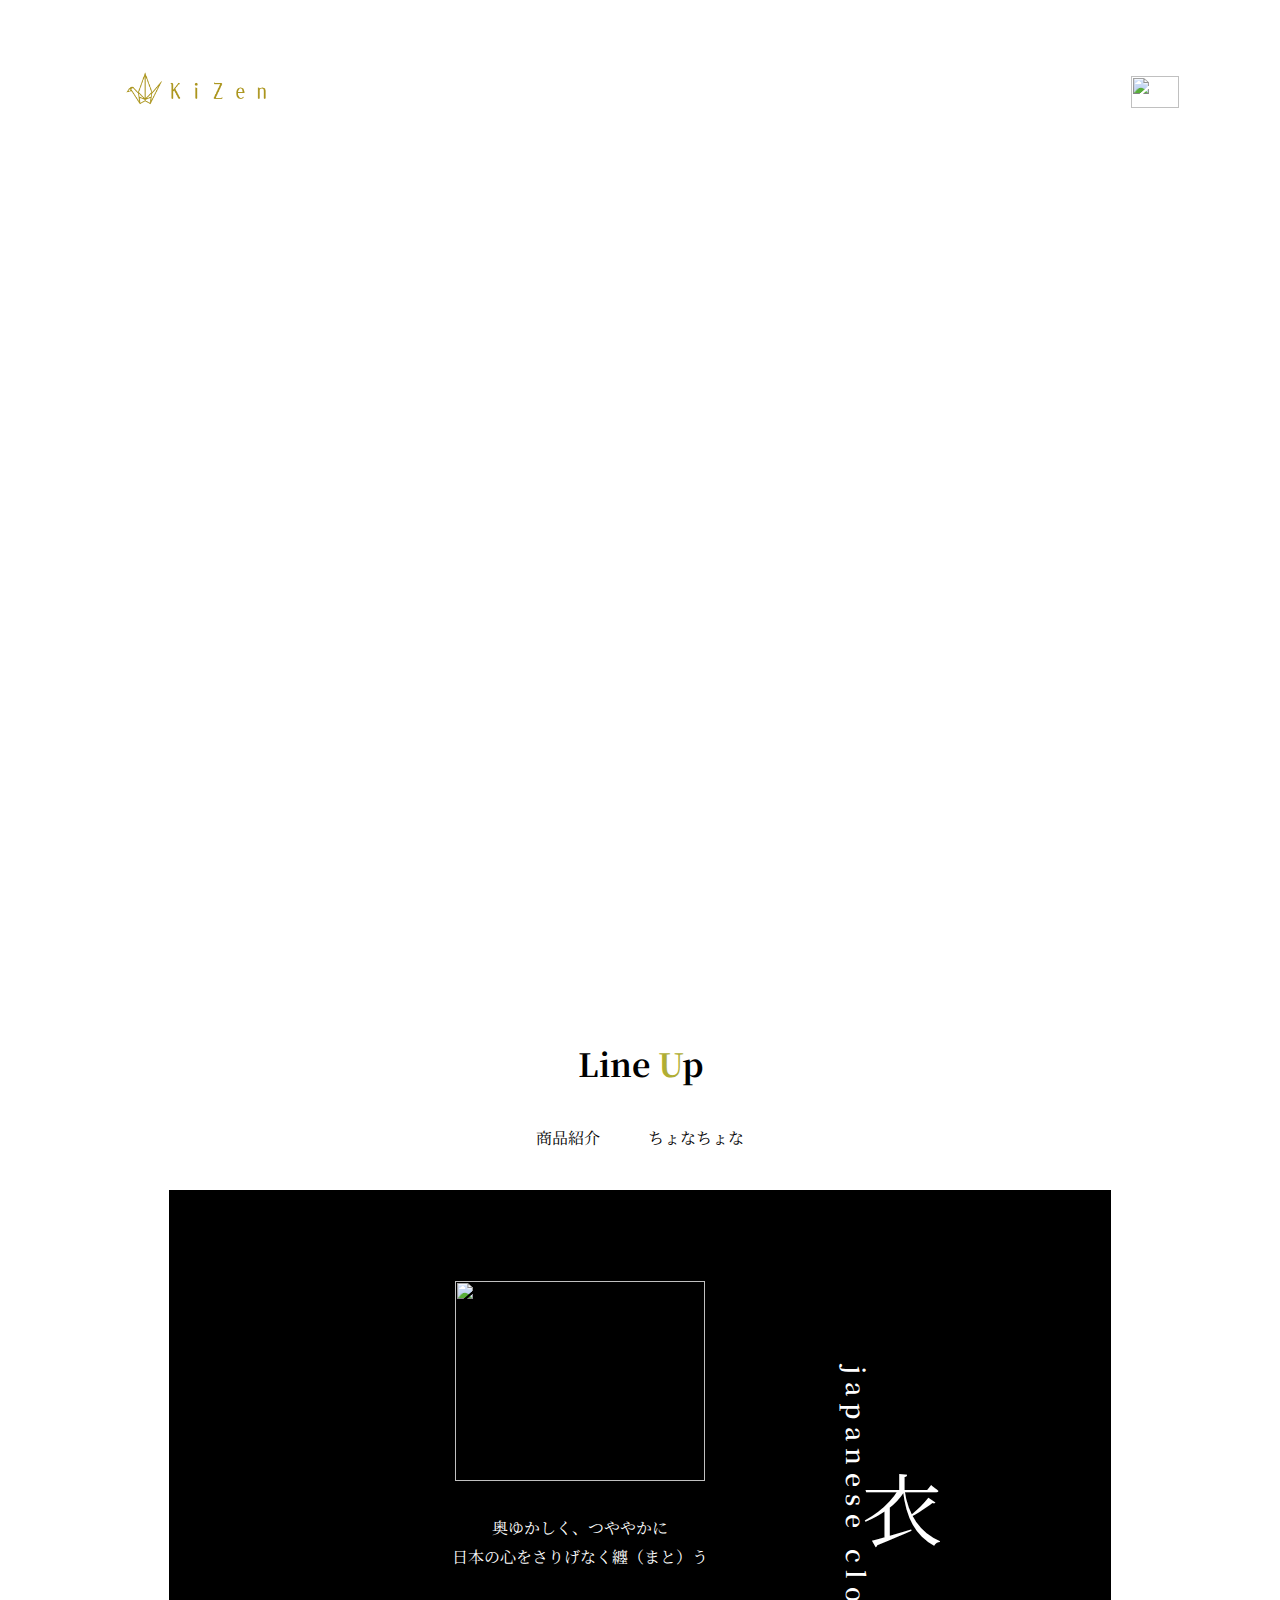
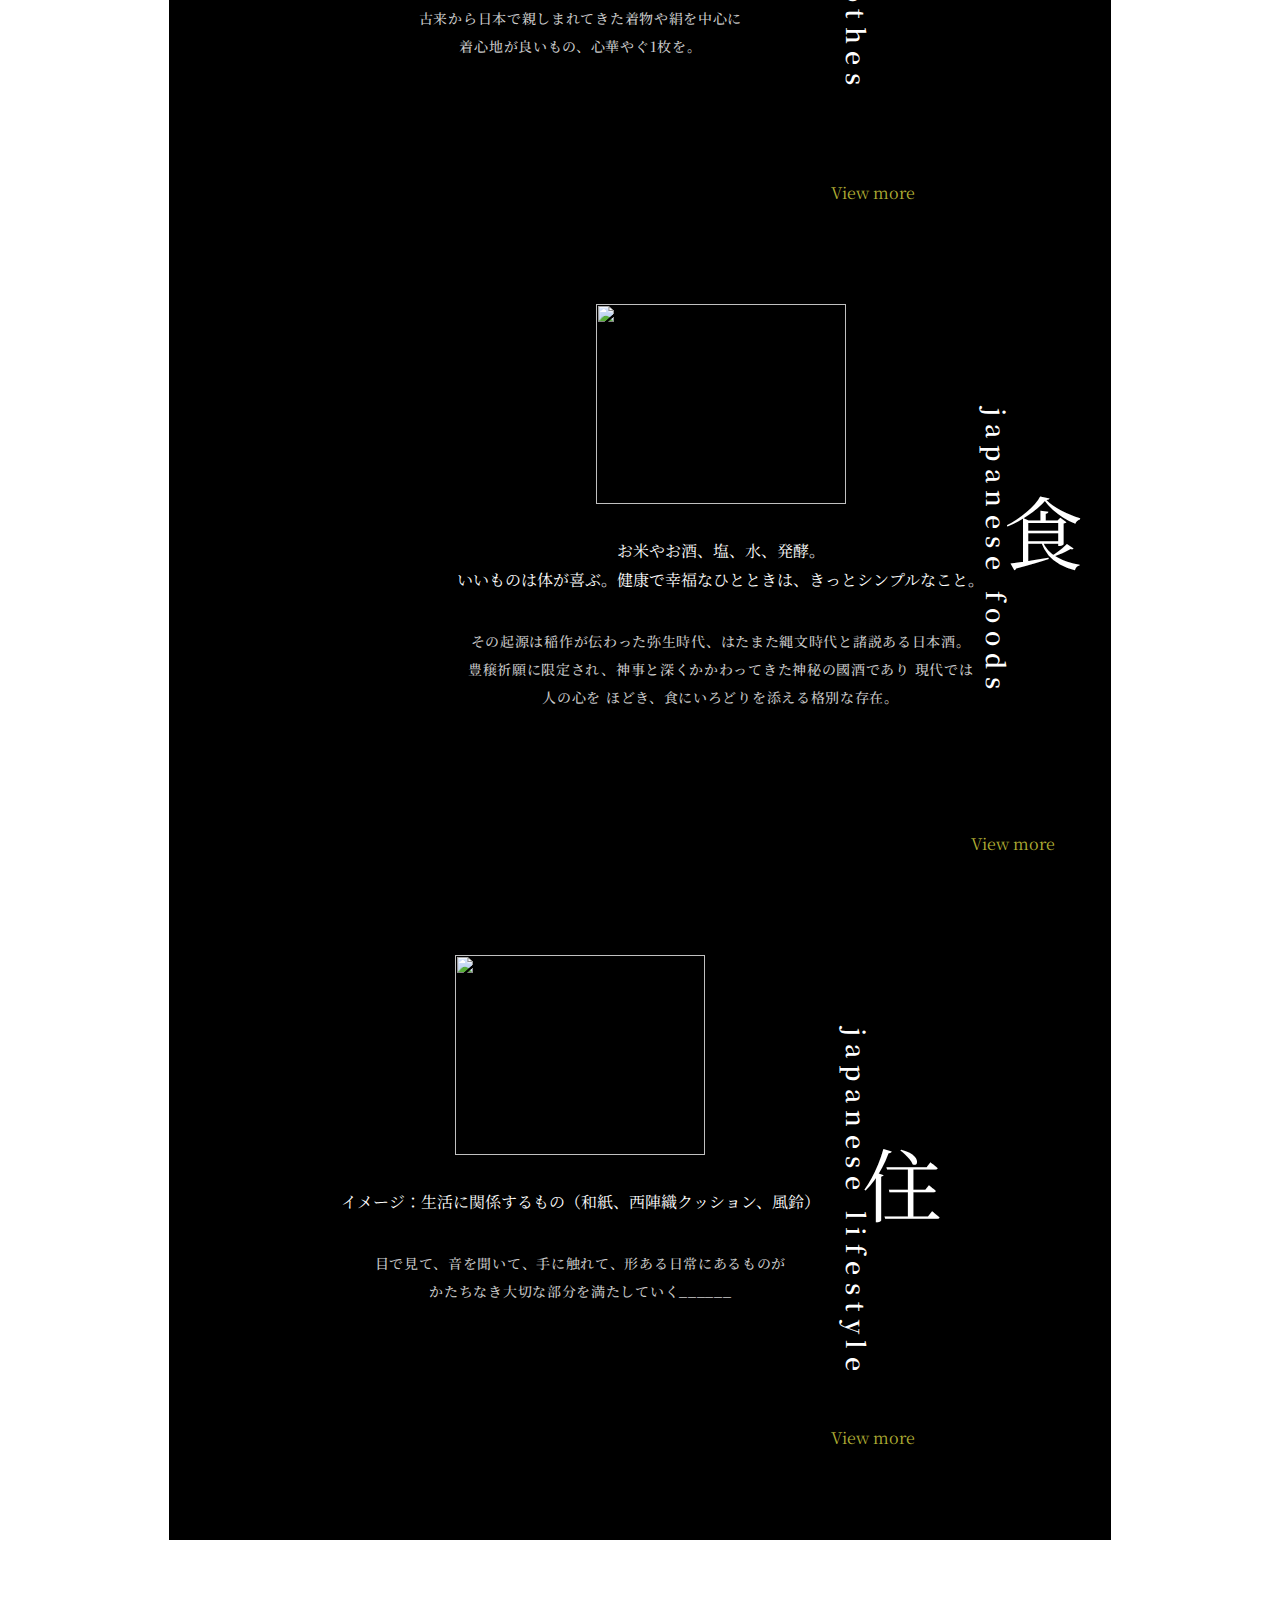
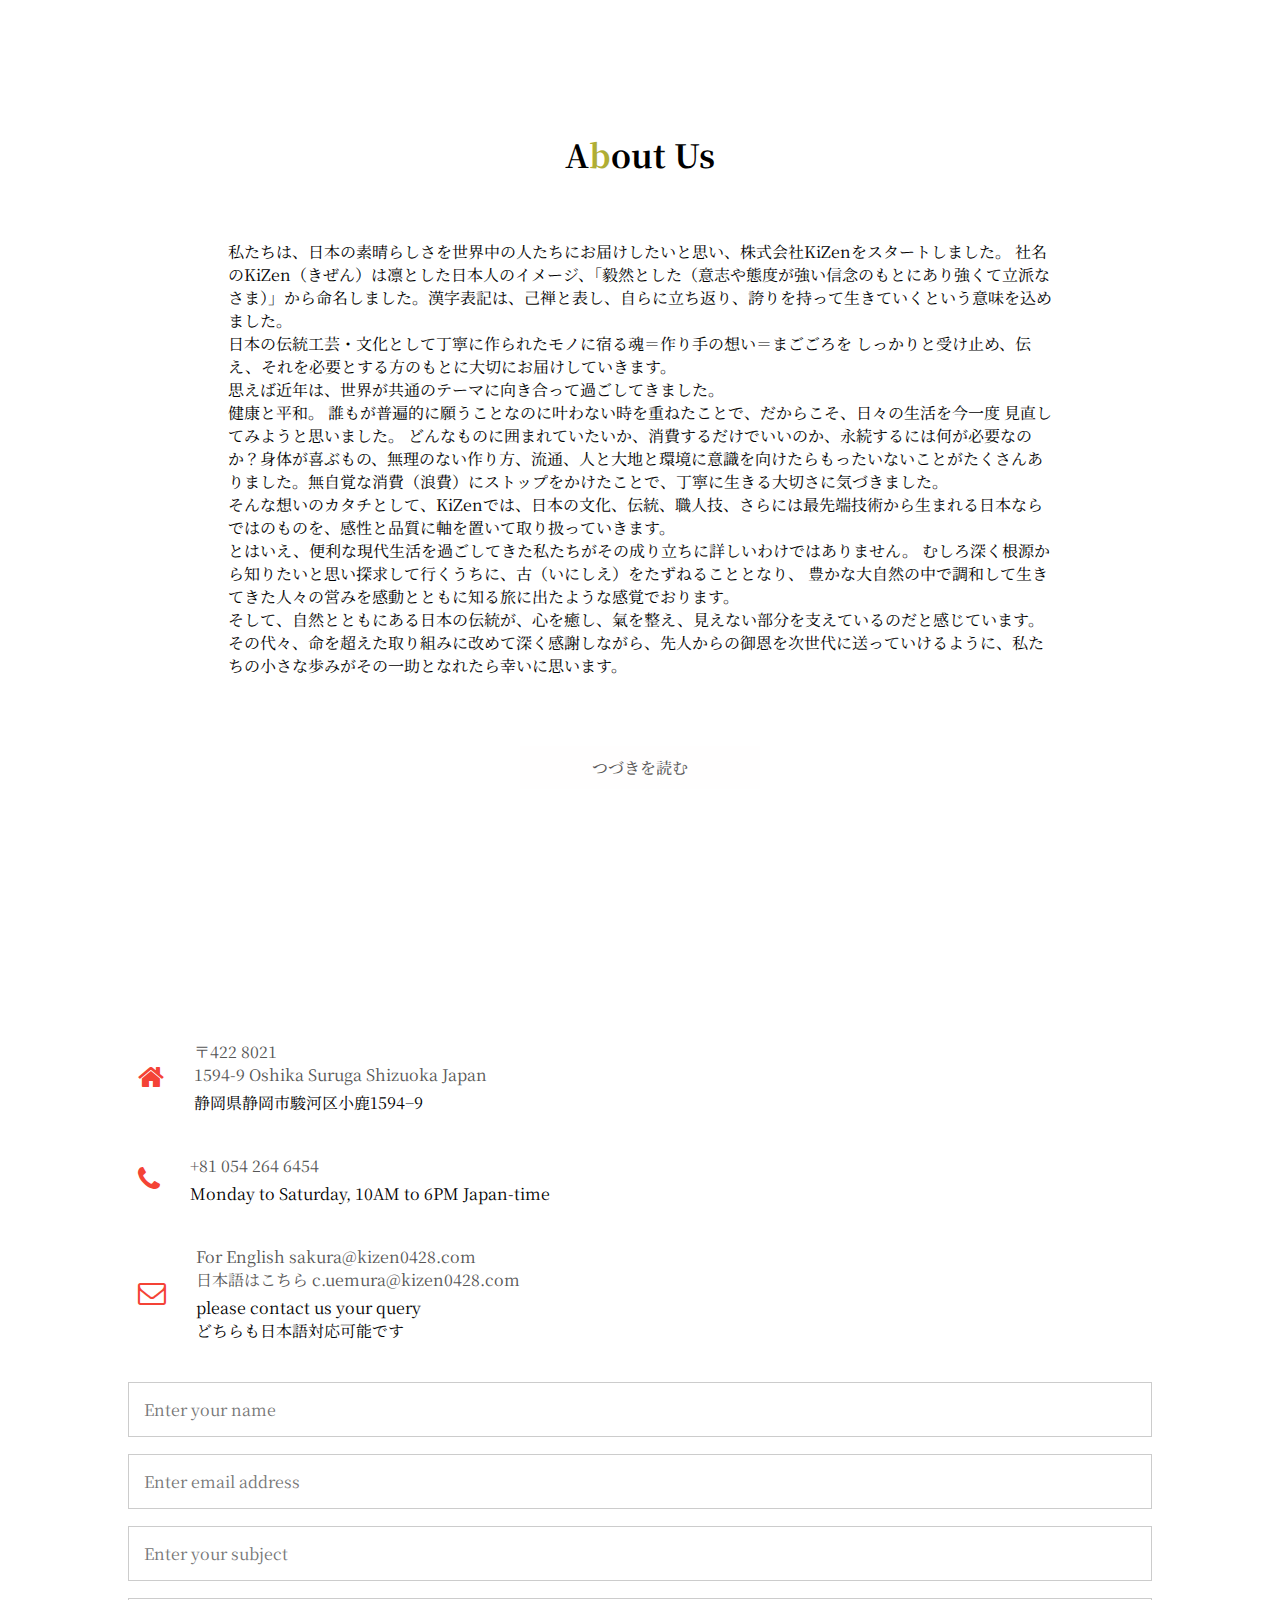
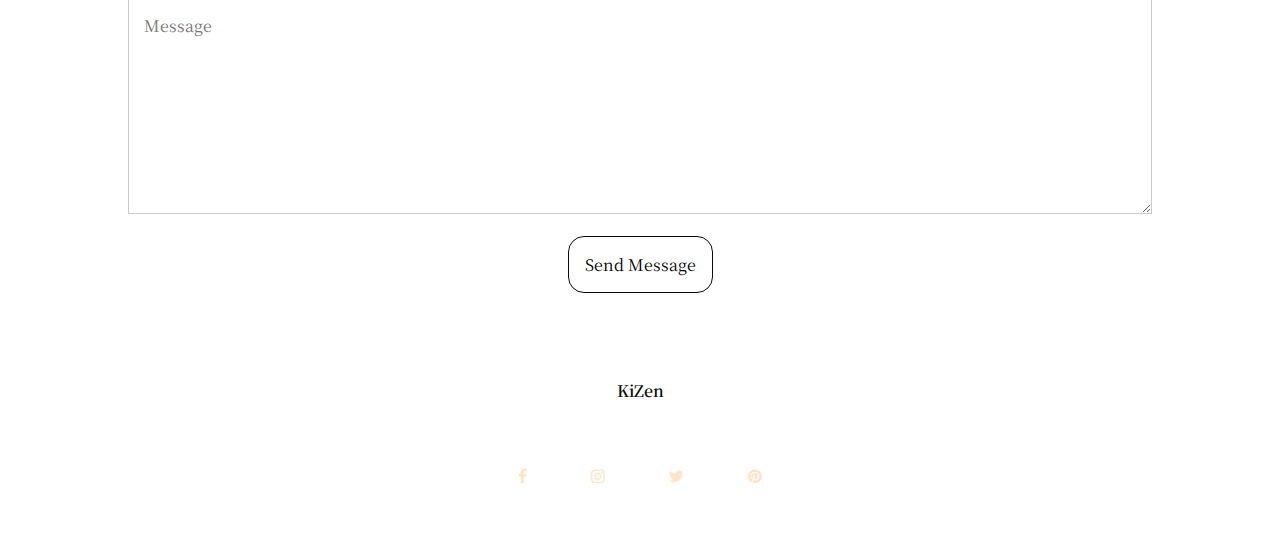
==== index.html @ 4554294d "テスト" ====
<!DOCTYPE html>
<html lang="en">

<head>
  <meta charset="UTF-8" />
  <meta http-equiv="X-UA-Compatible" content="IE=edge" />
  <meta name="viewport" content="width=device-width, initial-scale=1.0" />
  <title>KiZen</title>

  <!-- link for te font awesome  -->
  <link rel="stylesheet" href="https://cdnjs.cloudflare.com/ajax/libs/font-awesome/4.7.0/css/font-awesome.min.css" />
  <!-- Link for the animation javascript library start -->
  <link rel="stylesheet" type="text/css" href="https://cdnjs.cloudflare.com/ajax/libs/vegas/2.4.4/vegas.min.css" />
  <!-- import css tag -->
  <link rel="stylesheet" type="text/css"
    href="https://cdnjs.cloudflare.com/ajax/libs/Modaal/0.4.4/css/modaal.min.css" />
  <!-- link our css file -->
  <link rel="stylesheet" href="css/style.css" />
  <!-- navi effect 波紋　css  -->
  <link rel="stylesheet" type="text/css" href="css/7-1-13.css">
  <!-- new hidding navi -->
  <link rel="stylesheet" type="text/css" href="css/5-1-9.css">

</head>









<body class="slider" id="slider">

  <!-- The header starts -->
  <header class="header DownMove" id="header">
    <a href="" class="logo">
      <img src="images/logoname.png" alt="Kizen" />
      <img src="images/logo.png" alt="Kizen" />
    </a>
    <nav class="navbar">
      <div class="mobile-menu">
        <div class="line1"></div>
        <div class="line2"></div>
        <div class="line3"></div>
      </div>
      <ul class="nav-list">
        <li><a href="#home" class="btnripple3">Home</a></li>
        <li><a href="#line-up" class="btnripple3">Line up</a></li>
        <li><a href="#about" class="btnripple3">About</a></li>
        <li>
          <a href="#contact" class="btnripple3">Contact</a>
        </li>
      </ul>
    </nav>
    <div class="lang-menu">
      <div class="selected-lang">
        <picture class="imga-container">
          <img src="https://www.japan-experience.com/sites/default/files/images/content_images/flag-a.jpg" alt="">
        </picture>
      </div>
      <ul>
        <li>
          <a href="index__chinese.html" class="ch"></a>
        </li>
        <li>
          <a href="index__english.html" class="en"></a>
        </li>
      </ul>
    </div>
  </header>


  <!-- section line up start 1ページの為に取っておく-->

  <section class="" id="home">

  </section>

  <!-- product page -->

  <section class="product" id="line-up">
    <h1>Line <span>U</span>p</h1>
    <p>商品紹介　　　ちょなちょな</p>

    <div class="collection">
      <div class="collection_inner">
        <section class="collection__item collection__item--1" id="material">

          <a href="https://kizen0428.myshopify.com">
            <div class="collection__ttl">
              <div class="collection__ttl-en">衣</div>
              <h2 class="collection__ttl-ja"> japanese clothes </h2>
            </div>
            <div class="collection__img">
              <picture>
                <source srcset="
                https://github.com/KiZen0428/kizen/blob/main/images/kimono%20nishijin.jpg?raw=true 1x,
                https://github.com/KiZen0428/kizen/blob/main/images/kimono%20nishijin.jpg?raw=true                    "
                  media="screen and (max-width: 600px)" />
                <img src="https://github.com/KiZen0428/kizen/blob/main/images/kimono%20nishijin.jpg?raw=true"
                  width="250" height="200" alt="" />
              </picture>
            </div>
            <p class="collection__lead">
              奥ゆかしく、つややかに<br /> 日本の心をさりげなく纏（まと）う
            </p> <br>
            <p class="collection__text">
              古来から日本で親しまれてきた着物や絹を中心に <br>
              着心地が良いもの、心華やぐ1枚を。
            </p>
            <div class="collection__more"><span>View more</span></div>
          </a>
        </section>


        <section class="collection__item collection__item--2" id="material">
          <a href="https://kizen0428.myshopify.com">
            <div class="collection__ttl">
              <div class="collection__ttl-en">食</div>
              <h2 class="collection__ttl-ja"> japanese foods </h2>
            </div>
            <div class="collection__img">
              <picture>
                <source srcset="
                      https://github.com/KiZen0428/kizen/blob/main/images/sake.jpg?raw=true,
                      https://github.com/KiZen0428/kizen/blob/main/images/sake.jpg?raw=true
                    " media="screen and (max-width: 600px)" />
                <img src="https://github.com/KiZen0428/kizen/blob/main/images/sake.jpg?raw=true" width="250"
                  height="200" alt="" />
              </picture>
            </div>
            <p class="collection__lead">
              お米やお酒、塩、水、発酵。<br>いいものは体が喜ぶ。健康で幸福なひとときは、きっとシンプルなこと。
            </p><br>
            <p class="collection__text">
              その起源は稲作が伝わった弥生時代、はたまた縄文時代と諸説ある日本酒。<br>
              豊穣祈願に限定され、神事と深くかかわってきた神秘の國酒であり

              現代では<br>人の心を ほどき、食にいろどりを添える格別な存在。
              　
            </p>
            <div class="collection__more"><span>View more</span></div>
          </a>
        </section>


        <section class="collection__item collection__item--3" id="material">
          <a href="https://kizen0428.myshopify.com">
            <div class="collection__ttl">
              <div class="collection__ttl-en">住</div>
              <h2 class="collection__ttl-ja"> japanese lifestyle </h2>
            </div>
            <div class="collection__img">
              <picture>
                <source srcset="
                      https://images.unsplash.com/photo-1632790929202-a79cd10d9076?ixlib=rb-1.2.1&ixid=MnwxMjA3fDB8MHxwaG90by1wYWdlfHx8fGVufDB8fHx8&auto=format&fit=crop&w=2940&q=80,
                      https://images.unsplash.com/photo-1632790929202-a79cd10d9076?ixlib=rb-1.2.1&ixid=MnwxMjA3fDB8MHxwaG90by1wYWdlfHx8fGVufDB8fHx8&auto=format&fit=crop&w=2940&q=80
                    " media="screen and (max-width: 600px)" />
                <img
                  src="https://images.unsplash.com/photo-1632790929202-a79cd10d9076?ixlib=rb-1.2.1&ixid=MnwxMjA3fDB8MHxwaG90by1wYWdlfHx8fGVufDB8fHx8&auto=format&fit=crop&w=2940&q=80"
                  width="250" height="200" alt="" />
              </picture>
            </div>
            <p class="collection__lead">
              イメージ：生活に関係するもの（和紙、西陣織クッション、風鈴）


            </p><br>
            <p class="collection__text">
              目で見て、音を聞いて、手に触れて、形ある日常にあるものが<br>
              かたちなき大切な部分を満たしていく______
            </p>
            <div class="collection__more"><span>View more</span></div>
          </a>
        </section>
      </div>
    </div>
  </section>

  <!-- finish -->

  <!-- about us section start -->

  <section class="about-us" id="about">
    <div class="cp_box">

      <h1>A<span>b</span>out Us</h1>
      <p class="note">

        <br>私たちは、日本の素晴らしさを世界中の人たちにお届けしたいと思い、株式会社KiZenをスタートしました。
        
社名のKiZen（きぜん）は凛とした日本人のイメージ、「毅然とした（意志や態度が強い信念のもとにあり強くて立派なさま）」から命名しました。漢字表記は、己禅と表し、自らに立ち返り、誇りを持って生きていくという意味を込めました。
<br>


日本の伝統工芸・文化として丁寧に作られたモノに宿る魂＝作り手の想い＝まごごろを しっかりと受け止め、伝え、それを必要とする方のもとに大切にお届けしていきます。

<br>
思えば近年は、世界が共通のテーマに向き合って過ごしてきました。
<br>
健康と平和。

誰もが普遍的に願うことなのに叶わない時を重ねたことで、だからこそ、日々の生活を今一度 見直してみようと思いました。

どんなものに囲まれていたいか、消費するだけでいいのか、永続するには何が必要なのか？身体が喜ぶもの、無理のない作り方、流通、人と大地と環境に意識を向けたらもったいないことがたくさんありました。無自覚な消費（浪費）にストップをかけたことで、丁寧に生きる大切さに気づきました。

 
<br>
そんな想いのカタチとして、KiZenでは、日本の文化、伝統、職人技、さらには最先端技術から生まれる日本ならではのものを、感性と品質に軸を置いて取り扱っていきます。
<br>

とはいえ、便利な現代生活を過ごしてきた私たちがその成り立ちに詳しいわけではありません。

むしろ深く根源から知りたいと思い探求して行くうちに、古（いにしえ）をたずねることとなり、 豊かな大自然の中で調和して生きてきた人々の営みを感動とともに知る旅に出たような感覚でおります。
<br>

そして、自然とともにある日本の伝統が、心を癒し、氣を整え、見えない部分を支えているのだと感じています。

その代々、命を超えた取り組みに改めて深く感謝しながら、先人からの御恩を次世代に送っていけるように、私たちの小さな歩みがその一助となれたら幸いに思います。


        <br><br><br><br>

      </p>
      <div class="button021">
        <a href="about-us.html">つづきを読む</a>
      </div>

  </section>



  <br><br><br>
  <!-- <section class="our-cliant">
    <div class="cliant-tittle">
      <h2>
      <a  href="our-cliant.html">私たちの取引先</a>
      </h2>
    </div>
  </section> -->
  <br><br><br>

  <section class="contact-us" id="contact">
    <div class="row" id="contact-here">
      <div class="contact-col">
        <div>
          <i class="fa fa-home"></i>
          <span>
            <h5>〒422 8021 <br>
              1594-9 Oshika Suruga Shizuoka Japan</h5>
            <p>静岡県静岡市駿河区小鹿1594−9</p>
          </span>
        </div>
        <div>
          <i class="fa fa-phone"></i>
          <span>
            <h5>+81 054 264 6454</h5>
            <p>Monday to Saturday, 10AM to 6PM Japan-time</p>
          </span>
        </div>
        <div>
          <i class="fa fa-envelope-o"></i>
          <span>
            <h5>
              For English sakura@kizen0428.com
              <br>
              日本語はこちら c.uemura@kizen0428.com
            </h5>
            <p>
              please contact us your query
              <br>
              どちらも日本語対応可能です
            </p>
          </span>
        </div>
      </div>
      <div class="contact-col">
        <form action="https://formsubmit.co/sakura@kizen0428.com" method="POST">
          <input type="hidden" name="_subject" value="New email woooooo!">
          <input type="text" name="name" placeholder="Enter your name" autocomplete="name" required />
          <input type="email" name="email" placeholder="Enter email address" autocomplete="email" required />
          <input type="hidden" name="_next" value="https://kizen0428.com/thanks.html">
          <input type="text" name="subject" placeholder="Enter your subject" required />
          <textarea rows="8" name="message" placeholder="Message" required></textarea>
          <button type="submit" class="hero-btn red-btn button021">Send Message</button>
        </form>
      </div>
    </div>
  </section>






  <footer class="footer">
    <h4>KiZen</h4>
    <p>己禅</p>

    <div class="icon">
      <a href="https://www.facebook.com/Kizen00428" target="_blank" rel="nofollow noopener">
        <i class="fa fa-facebook"></i>
      </a>

      <a href="https://www.instagram.com/kizen0428/" target="_blank" rel="nofollow noopener">
        <i class="fa fa-instagram"></i>
      </a>
      <a href="https://twitter.com/KiZen0428" target="_blank" rel="nofollow noopener">
        <i class="fa fa-twitter"></i>
      </a>

      <a href="https://www.pinterest.jp/kizen0428" target="_blank" rel="nofollow noopener">
        <i class="fa fa-pinterest"></i>
      </a>
    </div>
    <p>Made by KiZen</p>
  </footer>




  <!-- the navi start script  -->
  <script src="https://code.jquery.com/jquery-3.4.1.min.js"
    integrity="sha256-CSXorXvZcTkaix6Yvo6HppcZGetbYMGWSFlBw8HfCJo=" crossorigin="anonymous"></script>

  <!--custom JS-->
  <script src="js/5-1-9.js"></script>






  <!-- others JS -->
  <script src="https://cdnjs.cloudflare.com/ajax/libs/vegas/2.4.4/vegas.min.js"></script>

  <!-- custom js  -->
  <script src="js/script.js"></script>
</body>

</html>
---- css/style.css ----
@import url('https://fonts.googleapis.com/css2?family=Noto+Serif+JP:wght@300&display=swap');

* {
  margin: 0;
  padding: 0;
  font-family: 'Noto Serif JP', serif;
  scroll-behavior: smooth;
  border: 0;
  outline: 0;
  font-size: 100%;
  vertical-align: baseline;
  background: transparent;
  box-sizing: border-box;
  --border: 0.1rem solid rgba(255, 255, 255, 0.3);
}

#slider {
  width: 100%;
  height: 100vh;
  object-fit: cover;
  /* position: fixed; */
  left: 0;
  right: 0;
  top: 0;
  bottom: 0;
  z-index: -1;
}

/* hidding navi start */
#home {
  width: 100%;
  height: 100%;
  padding: 30%;
  display: flex;
  flex-direction: column;
  justify-content: center;
  align-items: center;
}

#home h1,
h2 {
  font-weight: bold;
  font-size: 2.5rem;
  margin-bottom: 20%;
  color: #fff;
  letter-spacing: 0.2rem;
  text-align: center;
}

#home h2 {
  font-size: 1.5rem;
}

.header {
  z-index: 10000;
  background: transparent;
  display: flex;
  align-items: center;
  justify-content: space-between;
  padding: 1.5rem 7%;
  /* border-bottom: var(--border); */
  position: fixed;
  top: 0;
  left: 0;
  right: 0;
}

.header .logo {
  margin: 0 2rem;
  z-index: 101;
}

.header .logo :nth-child(2) {
  display: none;
}

.header .logo img {
  height: 2.5rem;
}

.header .navbar a {
  margin: 0 1rem;
  font-size: 1rem;
  color: #fff;
}

#header.UpMove {
  animation: UpAnime 0.5s forwards;
}

@keyframes UpAnime {
  from {
    opacity: 1;
    transform: translateY(0);
  }

  to {
    opacity: 0;
    transform: translateY(-100px);
  }
}

nav ul {
  list-style: none;
  display: flex;
  justify-content: space-between;
}

/* nav ul li a {
  text-decoration: none;
  color: rgb(215, 13, 13);
  padding: 10px;
} */

#header.DownMove {
  animation: DownAnime 0.5s forwards;
}

@keyframes DownAnime {
  from {
    opacity: 0;
    transform: translateY(-100px);
  }

  to {
    opacity: 1;
    transform: translateY(0);
  }
}

/* hiding navi finish */

/* our nav element start */

nav {
  display: flex;
  justify-content: space-around;
  padding: 2% 6%;
  align-items: center;
  background: transparent;
  height: 15vh;
}

/* nav img {
  height: 200px;
  padding-top: 2.5rem;
} */

.nav-list {
  list-style: none;
  display: flex;
}

.nav-list li {
  letter-spacing: 3px;
  margin-left: 48px;
}

/* Languaje features */

.lang-menu {
  margin: auto 1rem;
  position: relative;
  padding-bottom: 3rem;
  cursor: pointer;
}

.imga-container {
  margin: auto;
}

.header .selected-lang {
  position: relative;
  width: 90%;
  left: 1rem;
  padding: 0;
  z-index: 100;
}

/* .selected-lang {
  padding: 1rem 0;
  display: flex;
  justify-content: space-between;
  cursor: pointer;
  color: white;
  line-height: 2;
  width: 80%;
} */
.selected-lang picture {
  display: block;
  width: 3rem;
  height: 2rem;
}

.selected-lang img {
  padding: 0;
  width: 100%;
  height: 100%;
}

.selected-lang::before {
  content: '';
  display: block;
  width: 4rem;
  height: 3rem;
}

.selected-lang h3 {
  padding: auto;
  margin: auto;
}

.lang-menu ul {
  display: block;
  margin: 0;
  padding: 0;
  background-color: transparent;
  /* border: 1px solid rgb(245, 243, 243);
  box-shadow: 0px 1px 10px rgb(0, 0, 0, 0.2); */
  border-radius: 0.5rem;
  display: none;
  position: absolute;
  top: 3rem;
  right: 0;

  top: 7rem;
  left: 0.5rem;
  z-index: 10000;

}

.lang-menu:hover ul {
  display: block;
}

.lang-menu ul li {
  display: flex;
  justify-content: space-between;
}

.lang-menu ul li a {
  width: 10rem;
  display: block;
  padding: 0.2rem 1rem;
}
/* /* 
.lang-menu ul li a:hover {

  /* background: #312f2f; */

.lang-menu ul li a::before {
  margin-right: 1rem;
  content: '';
  display: inline-block;
  width: 3rem;
  height: 2.5rem;
  vertical-align: middle;
  background-image: url('');
  background-size: contain;
  background-repeat: no-repeat;
}

.lang-menu .jp:before {
  background-image: url('https://www.japan-experience.com/sites/default/files/images/content_images/flag-a.jpg');
}

.lang-menu .ch:before {
  background-image: url('https://upload.wikimedia.org/wikipedia/commons/thumb/9/93/China_Flag_-_Alternative.svg/1280px-China_Flag_-_Alternative.svg.png');
}

.lang-menu .en::before {
  background-image: url('https://w0.peakpx.com/wallpaper/319/186/HD-wallpaper-uk-flag-english-gran-inglaterra-london-londres-reino-unido-united-kingdom.jpg');
  margin: auto;
}

.mobile-menu {
  cursor: pointer;
  display: none;
}

.mobile-menu div {
  width: 32px;
  height: 2px;
  background: #fff;
  margin: 8px;
  transition: 0.5s;
}

a {
  /* color of the element  */
  color: rgb(255, 255, 255);

  text-decoration: none;
  transition: 0.2s;
}

a:hover {
  opacity: 2;
}

/* navi's effect 波紋 */
.btnripple3 {
  position: relative;
  font-weight: bolder;
  display: inline-block;
  text-decoration: none;
  color: #fff;
  outline: none;
}

.btnripple3:hover::before {
  content: '';

  position: absolute;
  left: 30%;
  top: 0;

  border: 1px solid rgb(255, 255, 255);
  width: 60px;
  height: 60px;
  border-radius: 50%;

  opacity: 1;

  animation: 1s circleanime2 forwards;
}

@keyframes circleanime2 {
  0% {
    transform: scale(0);
  }

  100% {
    transform: scale(2);
    opacity: 0;
  }
}

.btnripple3::after {
  content: '';

  position: absolute;
  top: 30%;
  right: -20px;

  width: 5px;
  height: 5px;
  border-top: 1px solid rgb(255, 255, 255);
  border-right: 1px solid rgb(255, 255, 255);
  transform: rotate(45deg);
}

/* about-us navi's color change */
.btnripple8 {
  position: relative;
  display: inline-block;
  text-decoration: none;
  outline: none;
  color: rgb(0, 0, 0);
}

/* product section */
#line-up {
  margin-top: 0%;
}

.product {
  width: 80%;
  margin: auto;
  text-align: center;
  padding-top: 100px;
  background-color: #fff;
  color: #000;
}

.product h1 {
  font-size: 2rem;
  padding: 40px;
}

.product span {
  color: rgb(176, 174, 52);
}

/* product section finish*/

/* Aboutus 1page start */

.about-us {
  background: #fff;
  width: 80%;
  margin: auto;
  padding-top: 70px;
  text-align: left;
  padding: 100px;
}

.about-us h1 {
  text-align: center;
  font-size: 2rem;
  padding: 50px 0 40px 0;
}

.about-us span {
  color: rgb(176, 174, 52);
}

.button021 a {
  position: relative;
  display: flex;
  justify-content: space-around;
  align-items: center;
  margin: 0 auto;
  max-width: 240px;
  padding: 10px 25px;
  color: #313131;
  transition: 0.3s ease-in-out;
  font-weight: 500;
}

.button021 a::before {
  content: '';
  position: absolute;
  top: 0;
  left: 0;
  width: 100%;
  height: 100%;
  z-index: 1;
  background-color: rgba(255, 252, 252, 0.2);
  transition: all 0.3s;
}

.button021 a:hover::before {
  opacity: 0;
  transform: scale(0.4, 0.4);
}

.button021 a::after {
  content: '';
  position: absolute;
  top: 0;
  left: 0;
  width: 100%;
  height: 100%;
  z-index: 1;
  opacity: 0;
  transition: all 0.3s;
  border: 2px solid rgb(203, 10, 10);
  transform: scale(1.2, 1.2);
}

.button021 a:hover::after {
  opacity: 1;
  transform: scale(1, 1);
}

/* aboutus 1page finish */



/* our-cliant */
.our-cliant {
  background: #fff;
  color: #000;
  width: 80%;
  margin: auto;
  padding-top: 70px;
  text-align: left;
  padding: 100px;
}
.our-cliant h2 a{
  color: #000;
}


.footer {
  color: rgb(11, 11, 11);
  width: 100%;
  text-align: center;
  padding: 30px 0;
}

.footer p {
  color: #fff;
}

.footer h4 {
  margin-bottom: 25px;
  margin-top: 20px;
  font-weight: 600;
}

.icon .fa {
  color: bisque;
  margin: 0 30px;
  cursor: pointer;
  padding: 18px 0;
}

.fa-heart-o {
  color: bisque;
}

/* contact us  */

/* Collection line up */
.collection {
  background: rgb(0, 0, 0);
  padding: 4%;
  color: #fff;
  margin: 4%;
}

.collection__inner {
  padding-right: 40px;
  padding-left: 40px;
  align-items: stretch;
}

.collection__item {
  /* margin-left: 22px; */
  display: flex;
  flex-direction: row;
  flex-wrap: wrap;
  width: 100%;
  z-index: -4;
}

.collection__item a {
  max-width: 720px;
  justify-content: space-between;
  position: relative;
  display: flex;
  flex-direction: column;
  height: 100%;
  width: 100%;
  padding: 50px 19px 194px 40px;
  font-size: 100%;
  background: transparent;
  box-sizing: border-box;
  text-decoration: none;
}

.collection__lead {
  line-height: 29px;
  font-size: 16px;
  padding-bottom: 10px;
  position: relative;
  z-index: 1;
}

.collection__text {
  font-weight: 500;
  font-size: 14px;
  letter-spacing: 0.05em;
  line-height: 30px;
  color: #cbcbcb;
  line-height: 28px;
  transition: 0.6s ease;
}

.collection__more {
  position: absolute;
  bottom: 50px;
  right: 15px;
  color: #cbcbcb;
}

.collection__item a:hover img {
  opacity: 0.01;
}

.collection__item a:hover .collection__ttl {
  color: rgb(253, 250, 250);
  /* background: #383838; */
}

.collection__item a:hover .collection__lead {
  color: rgb(8, 7, 7);
  /* background: #383838; */
}

.collection__item a:hover .collection__text {
  color: rgb(4, 4, 4);
  /* background: #383838; */
}

.collection__item--2 {
  justify-content: right;
  align-items: center;
}

.collection__item--1 a:hover {
  background-image: url(' https://github.com/KiZen0428/kizen/blob/main/images/kimono%20nishijin.jpg?raw=true');
  transition: height 0.5s ease-in-out, box-shadow 0.6s linear;
  z-index: 10;
  background-repeat: no-repeat;
  background-size: 87% 90%;
}

.collection__item--2 a:hover {
  background-image: url(' https://github.com/KiZen0428/kizen/blob/main/images/sake.jpg?raw=true');
  transition: height 0.5s ease-in-out, box-shadow 0.6s linear;
  z-index: 10;
  background-repeat: no-repeat;
  background-size: 87% 90%;
}

.collection__item--3 a:hover {
  background-image: url(' https://images.unsplash.com/photo-1632790929202-a79cd10d9076?ixlib=rb-1.2.1&ixid=MnwxMjA3fDB8MHxwaG90by1wYWdlfHx8fGVufDB8fHx8&auto=format&fit=crop&w=2940&q=80');
  transition: height 0.5s ease-in-out, box-shadow 0.6s linear;
  z-index: 10;
  background-repeat: no-repeat;
  background-size: 87% 90%;
}

.collection__ttl {
  writing-mode: vertical-rl;
  position: absolute;
  top: 48px;
  right: 20px;
}

.collection__ttl-en {
  font-size: 5rem;
  letter-spacing: 0.5em;
  line-height: 15px;
  margin: 3px 0 0 15px;
  margin-left: 13px;
  padding-left: 10px;
}

.collection__ttl-ja {
  font-weight: 600;
  font-size: 25px;
  letter-spacing: 0.3em;
  line-height: 30px;
  height: 500px;
}

.collection__img {
  margin-bottom: 27px;
  transition: 0.8s ease;
  z-index: 1;
}

@media screen and (max-width: 900px) {
  .collection__img img {
    max-width: 233px;
    width: 100%;
    max-height: 161px;
    height: auto;
  }

  .collection__ttl {
    display: flex;
    position: relative;
    top: auto;
    margin-bottom: 1rem;
    writing-mode: horizontal-tb;
    justify-content: center;
    text-align: center;
    background-color: rgb(42, 27, 57);
  }

  .collection__ttl-en,
  .collection__ttl-ja {
    position: relative;
  }

  .collection__ttl-ja {
    height: 50px;
  }

  .header {
    padding: 1.5rem 2rem;
  }

  .header .selected-lang {
    padding: 0 1.5rem;
  }
}

@media screen and (max-width: 900px) {
  .collection__inner {
    display: block;
    padding: 0 15px;
  }

  .collection__item {
    margin: 0;
    margin-bottom: 30px;
  }
}

@media screen and (max-width: 900px) {
  .collection__item a:after {
    z-index: 0;
    right: -15px;
    max-width: 225px;
    width: 100%;
  }

  .mobile-menu {
    padding-left: 20rem;
  }
}

@media (max-width: 999px) {
  .row {
    flex-direction: column;
  }
}

@media (max-width: 999px) {
  body {
    overflow-x: hidden;
  }

  nav {
    position: fixed;
    z-index: 99;
    width: 90%;
    background-color: #050505;
    opacity: 0.7;
  }

  .nav-list {
    position: fixed;
    top: 10vh;
    right: 0;
    width: 100vw;
    height: 92vh;
    background: #000000;
    flex-direction: column;
    align-items: center;
    justify-content: space-around;
    opacity: 1;
    transform: translateX(100%);
    transition: transform 0.4s ease-in;
    z-index: 99;
  }

  .nav-list li {
    margin-left: 0px;
    opacity: 0;
  }

  .mobile-menu {
    display: inline-block;
    color: #fff;
    font-weight: bold;
    padding-left: 20rem;
  }

  /* .selected-lang {
    padding: 3.5rem 0;
  } */
  .nav-list.active {
    transform: translateX(0);
  }

  @keyframes navLinkFade {
    from {
      opacity: 0;
      transform: translateX(50px);
    }

    to {
      opacity: 1;
      transform: translateX(0);
    }
  }

  .mobile-menu.active .line1 {
    transform: rotate(-45deg) translate(-8px, 8px);
  }

  .mobile-menu.active .line2 {
    opacity: 0;
  }

  .mobile-menu.active .line3 {
    transform: rotate(45deg) translate(-5px, -7px);
  }

  .lang-menu ul {
    left: 1.5rem;
  }
}

@media screen and (max-width: 600px) {
  .collection__inner {
    padding-right: 20px;
    padding-left: 20px;
  }

  .selected-lang h3 {
    display: none;
  }

  .mobile-menu {
    padding-left: 12rem;
  }

  .header .logo :nth-child(1) {
    display: none;
  }

  .header .logo :nth-child(2) {
    display: flex;
  }
}

@media screen and (max-width: 480px) {
  .about-us {
    padding: 10px;
  }

  .mobile-menu {
    padding-left: 3rem;
  }
}

/* --contact */

.location {
  width: 80%;
  margin: auto;
  padding: 80px 0;
}

.location iframe {
  width: 100%;
}

.contact-us {
  width: 80%;
  margin: auto;
  background-color: #fff;
  padding-top: 0.8rem;
  padding-bottom: 0.4rem;
}

.contact-col {
  flex-basis: 48%;
  margin-bottom: 30px;
}

.contact-col div {
  display: flex;
  align-items: center;
  margin-bottom: 40px;
}

.contact-col div .fa {
  font-size: 28px;
  color: #f44336;
  margin: 10px;
  margin-right: 30px;
}

.contact-col div p {
  padding: 0;
}

.contact-col div h5 {
  font-size: 16px;
  margin-bottom: 5px;
  color: #555;
  font-weight: 400;
}

.contact-col input,
.contact-col textarea {
  width: 100%;
  padding: 15px;
  margin-bottom: 17px;
  outline: none;
  border: 1px solid #ccc;
  box-sizing: border-box;
}

.contact-col button {
  color: black;
  cursor: pointer;
  border-radius: 1rem;
  border: 1px solid rgb(11, 11, 11);
  position: relative;
  left: 0;
}

.contact-col button {
  display: flex;
  margin: auto;
  cursor: pointer;
  padding: 1rem;
}

.contact-col button:hover {
  background: black;
  color: #fff;
}
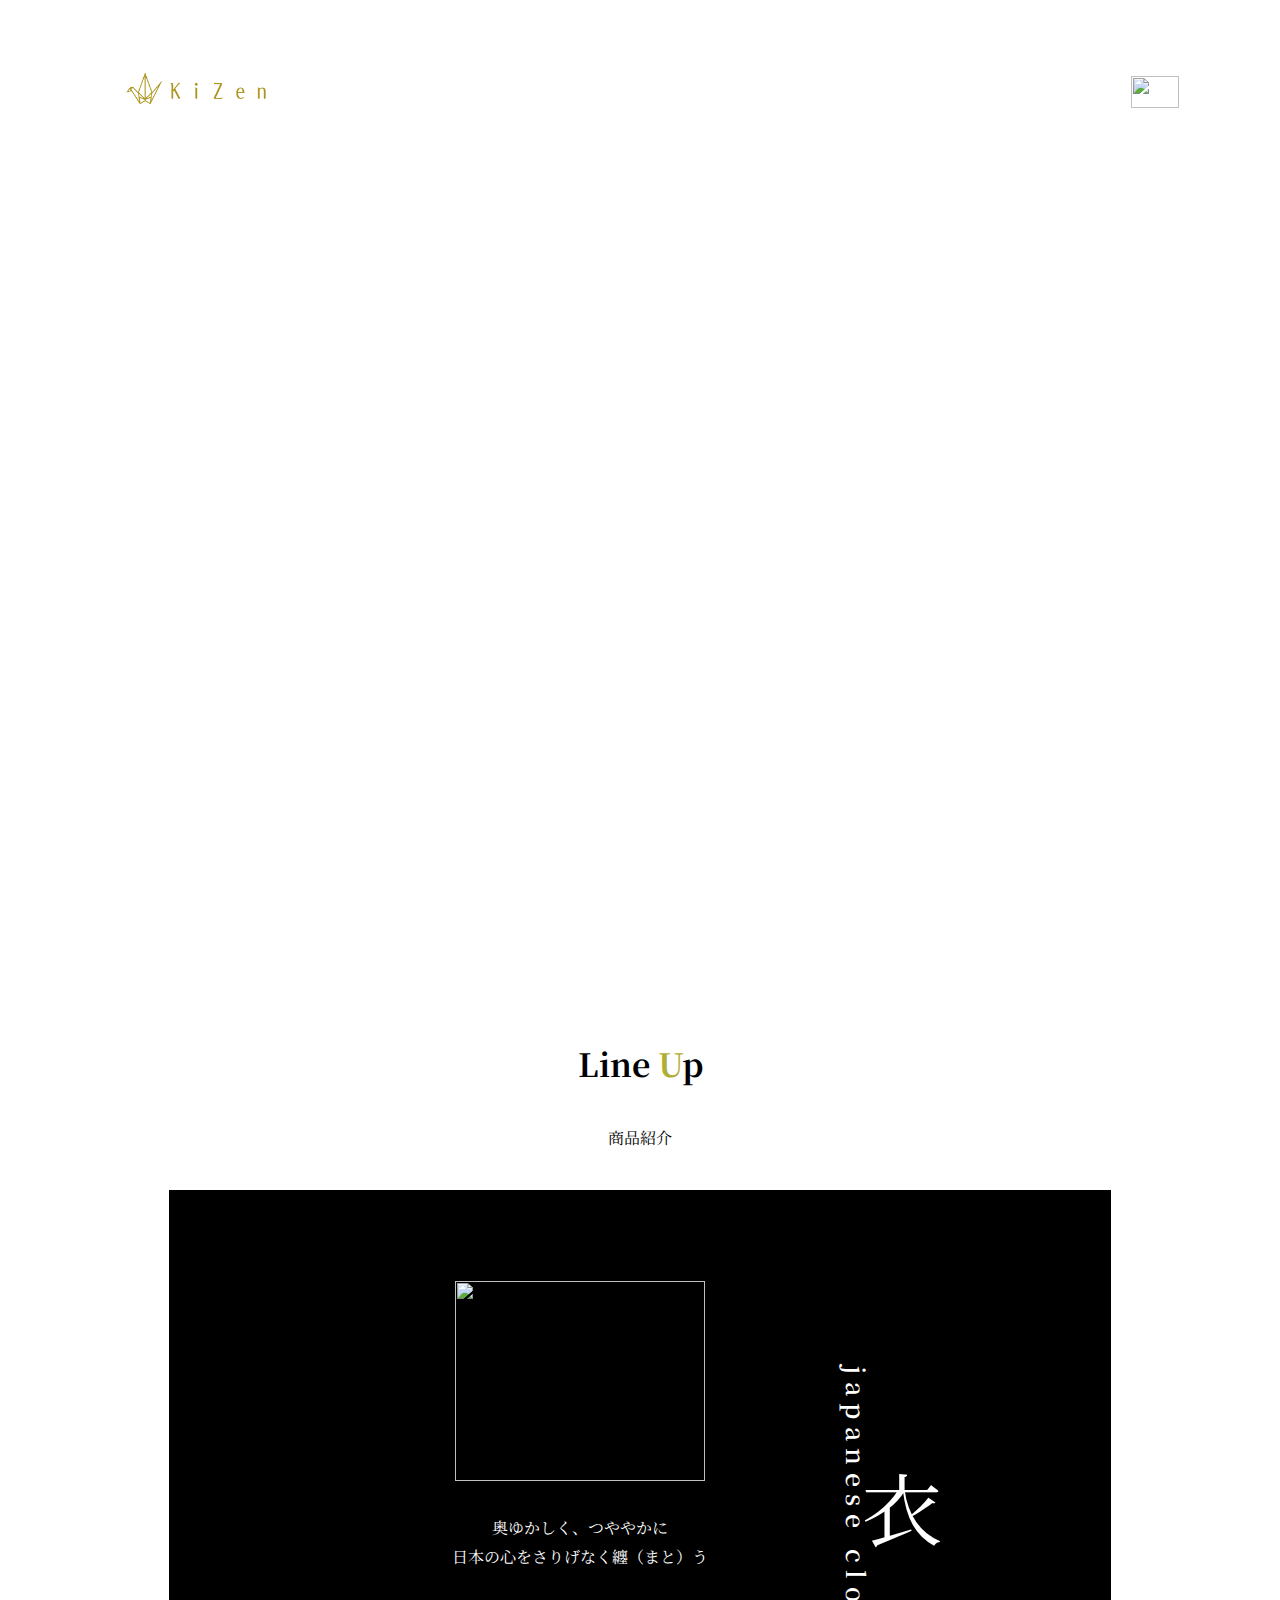
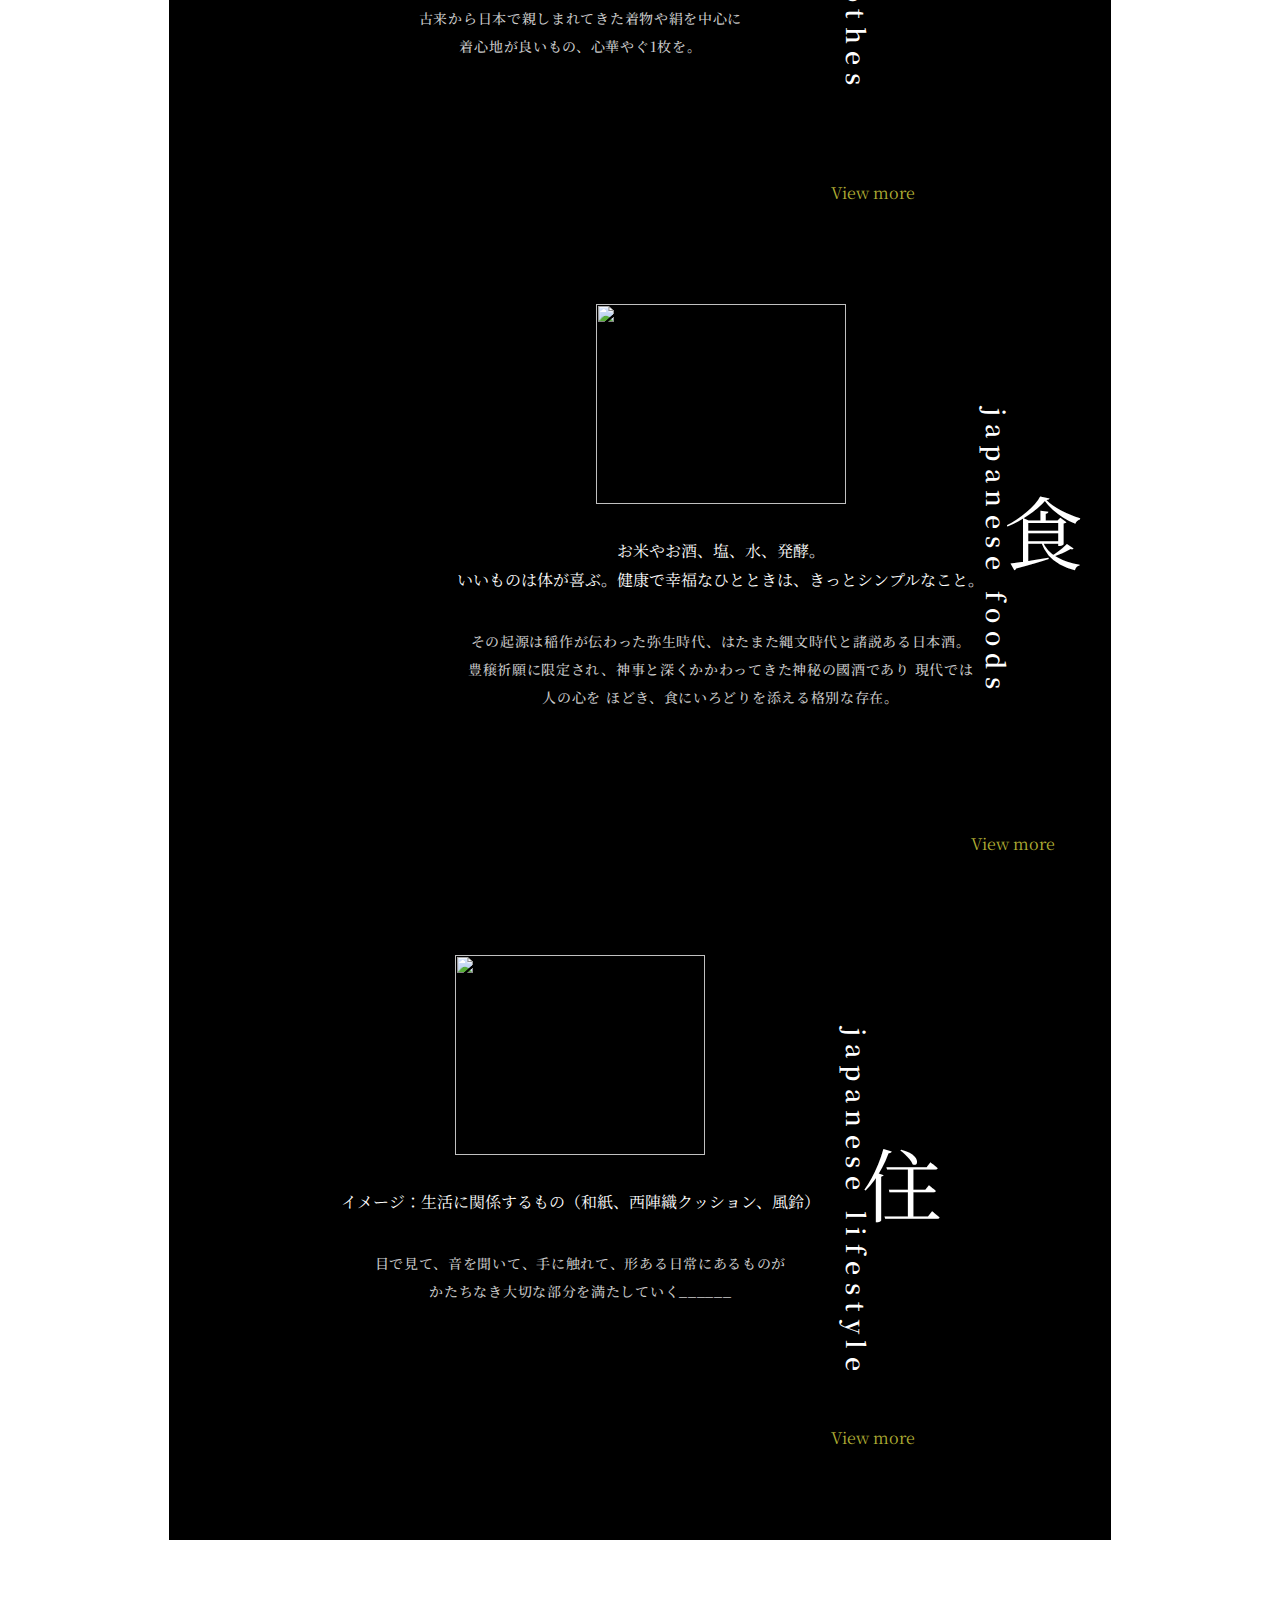
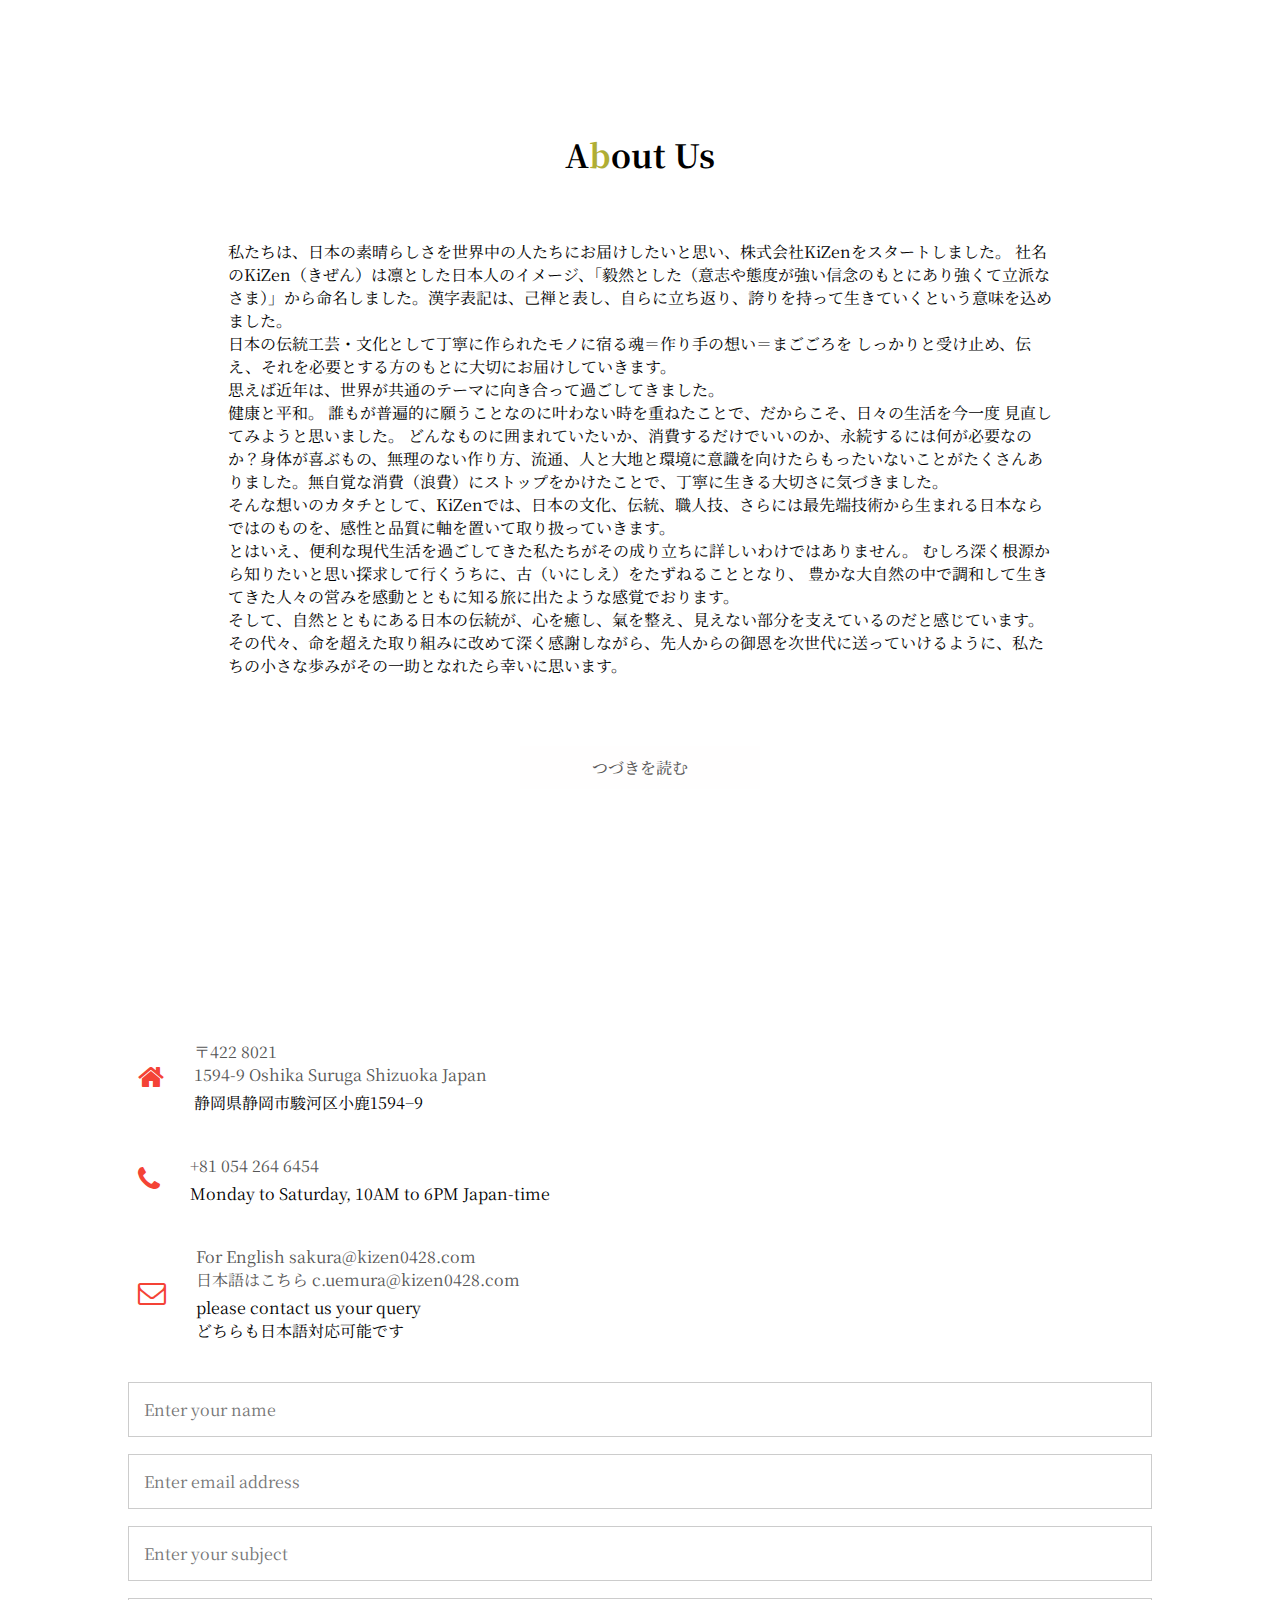
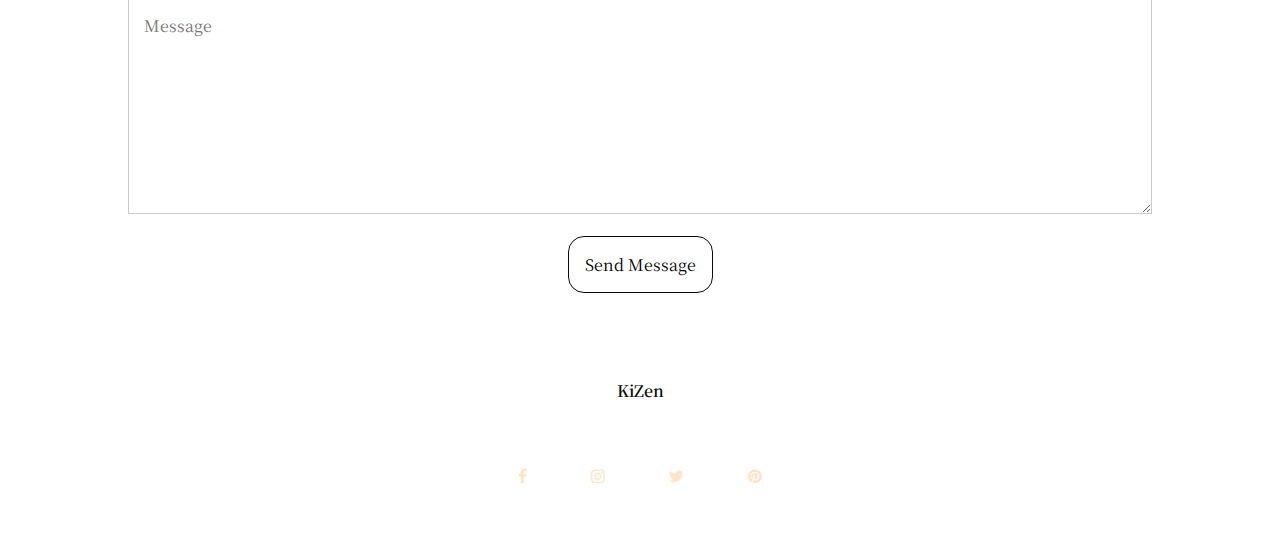
==== commit 84e2b980: "テスト" ====
--- a/index.html
+++ b/index.html
@@ -82,7 +82,7 @@
 
   <section class="product" id="line-up">
     <h1>Line <span>U</span>p</h1>
-    <p>商品紹介　　　ちょなちょな</p>
+    <p>商品紹介</p>
 
     <div class="collection">
       <div class="collection_inner">
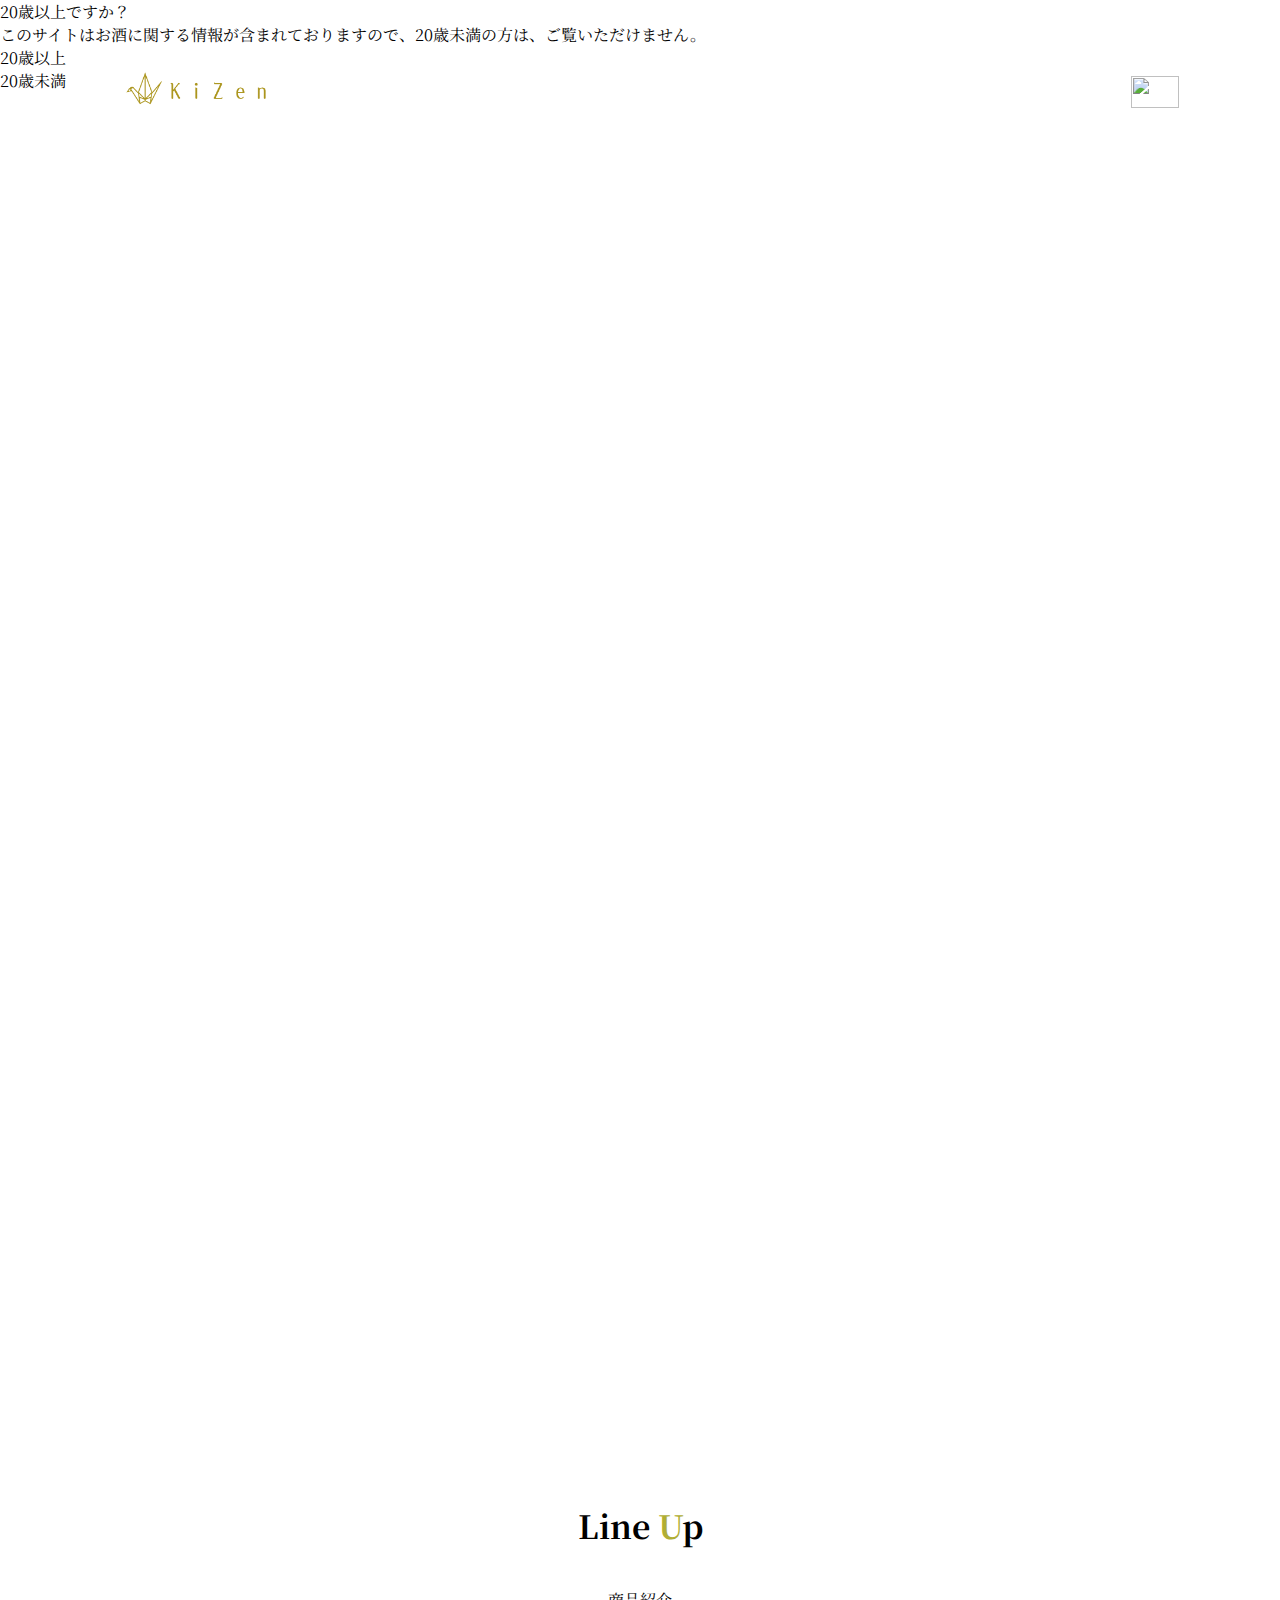
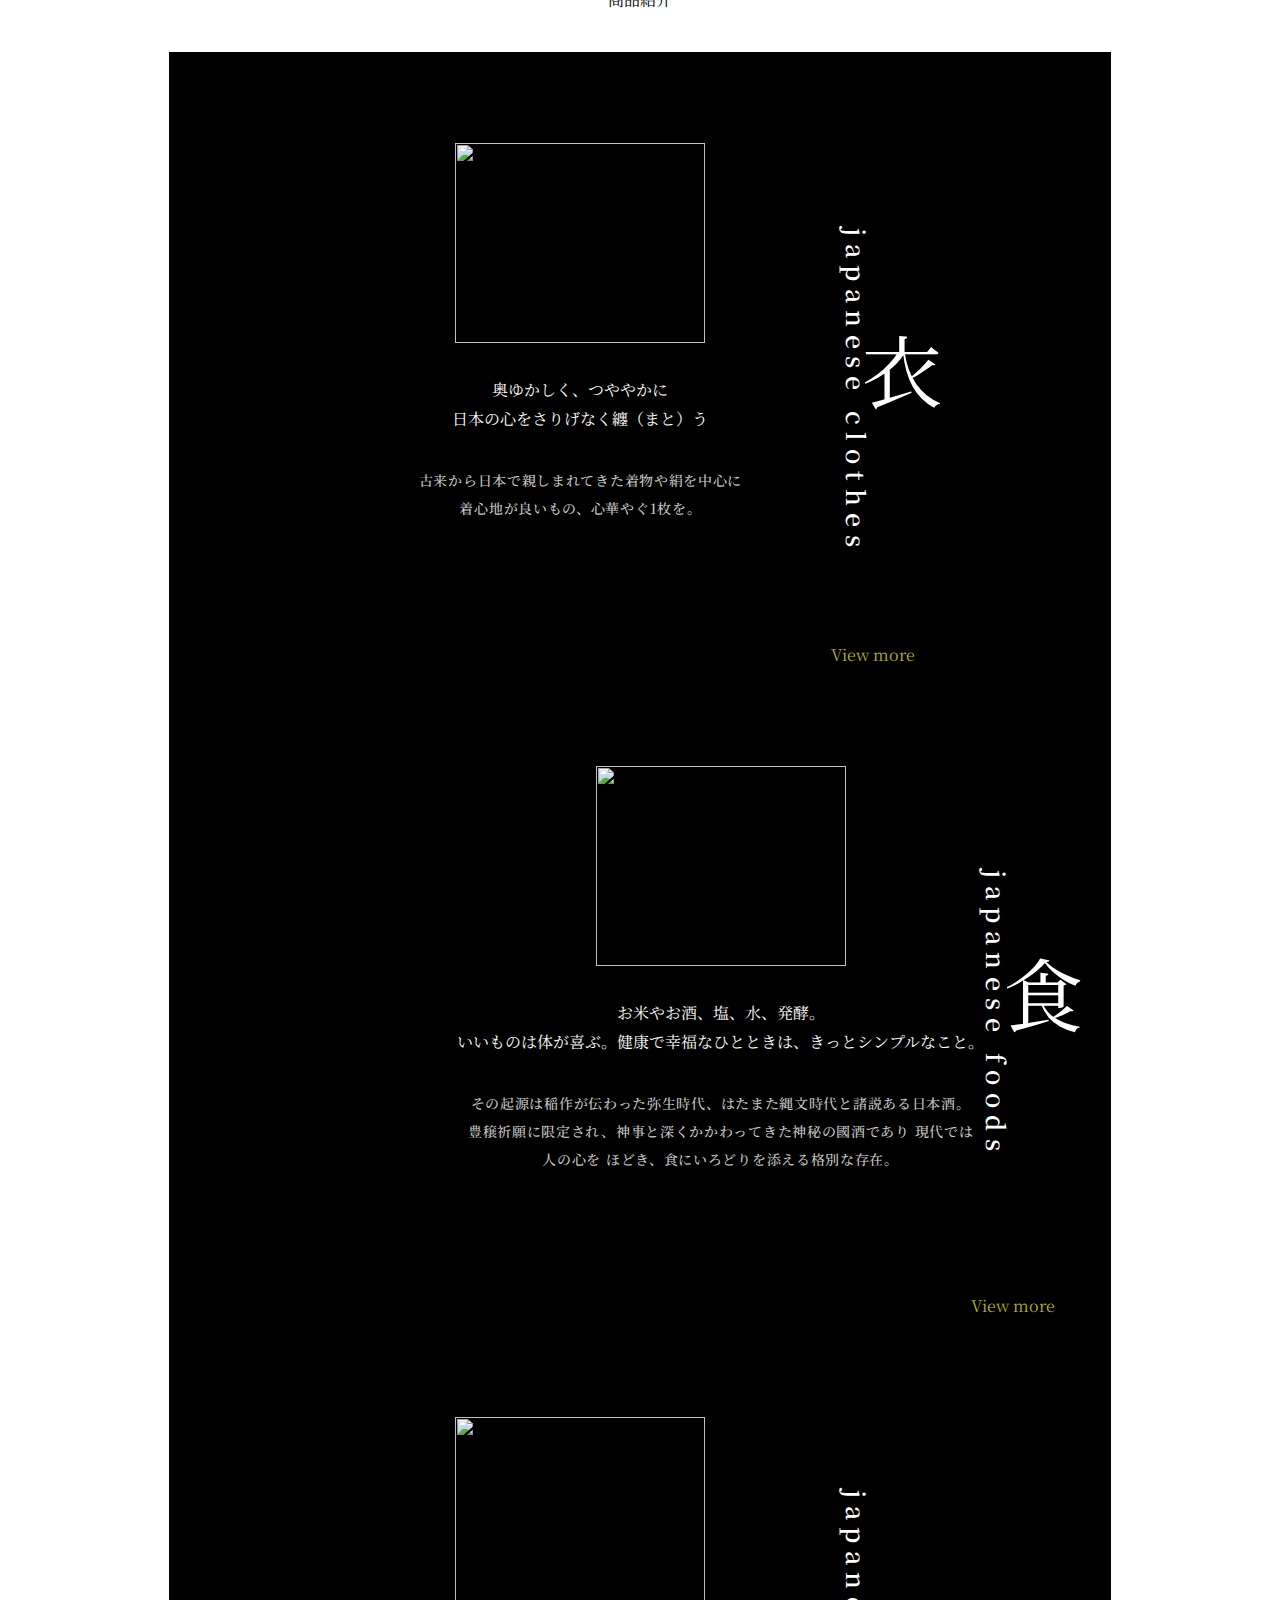
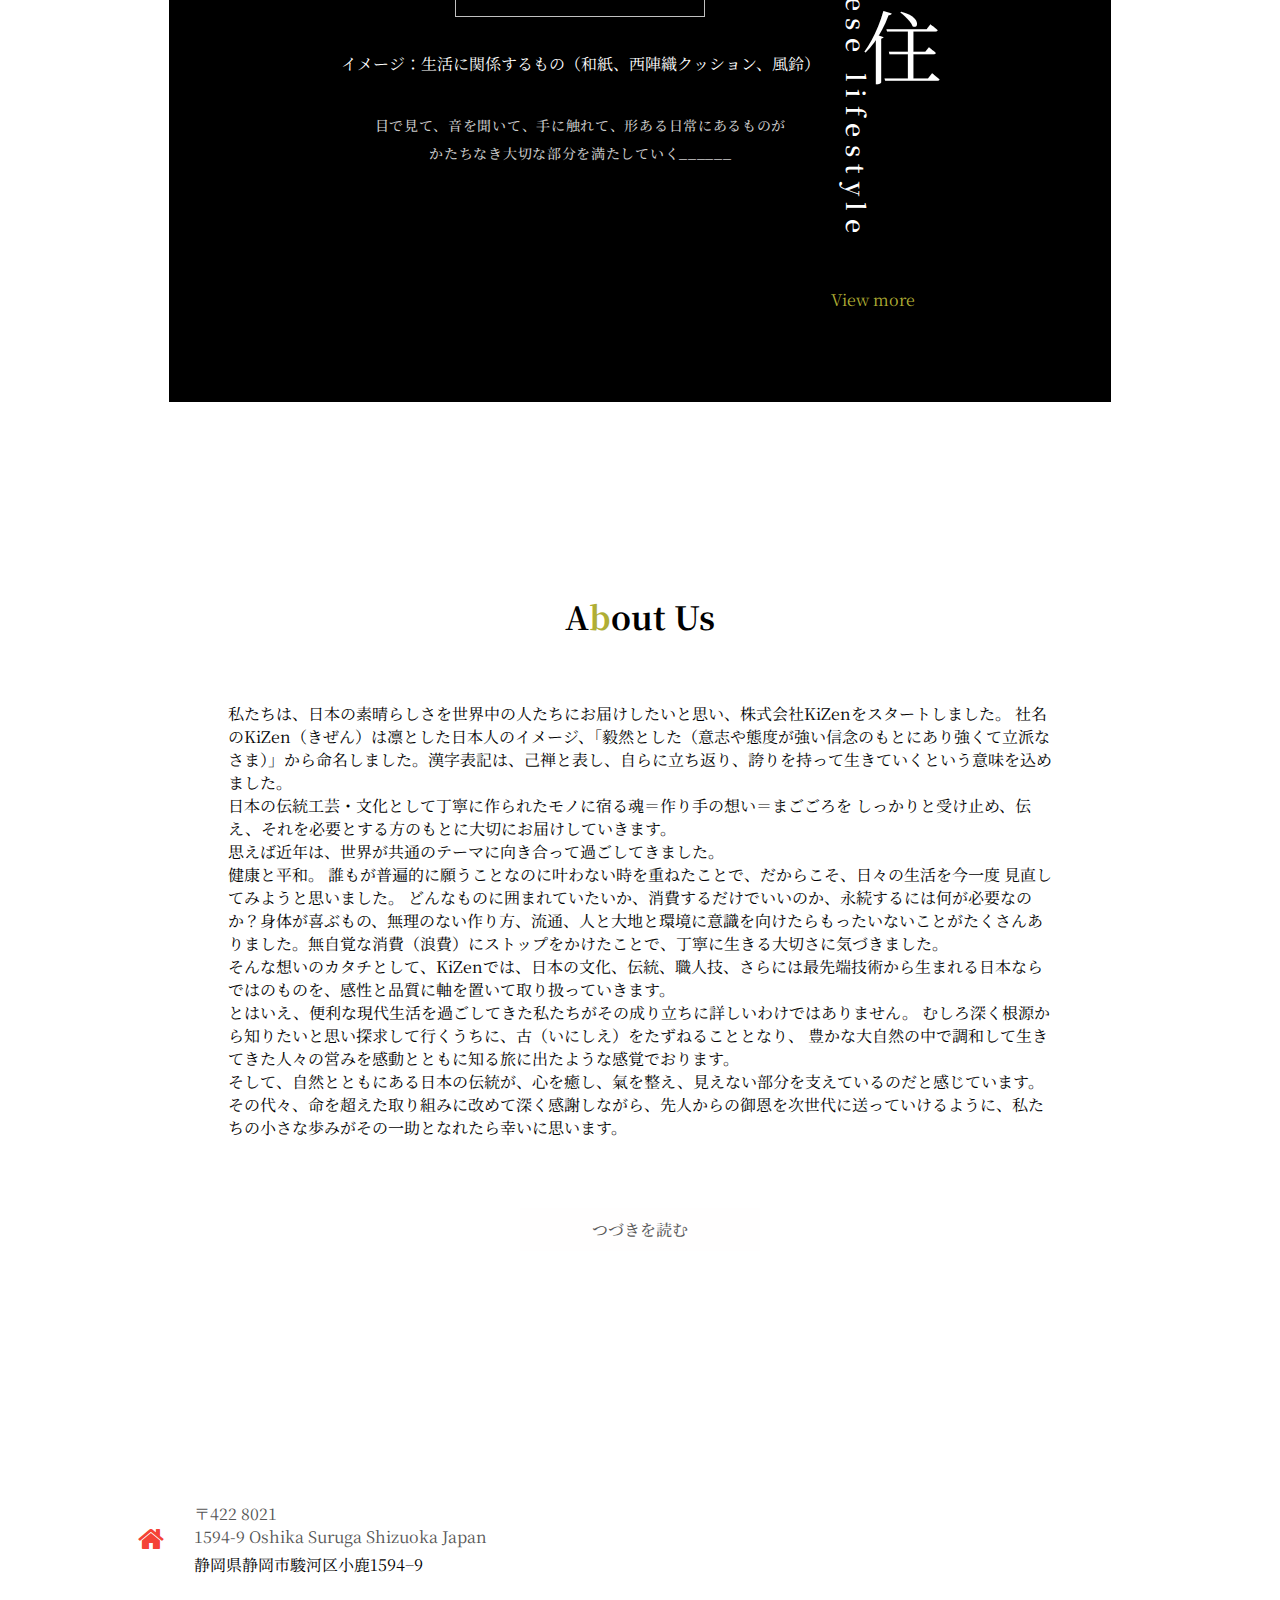
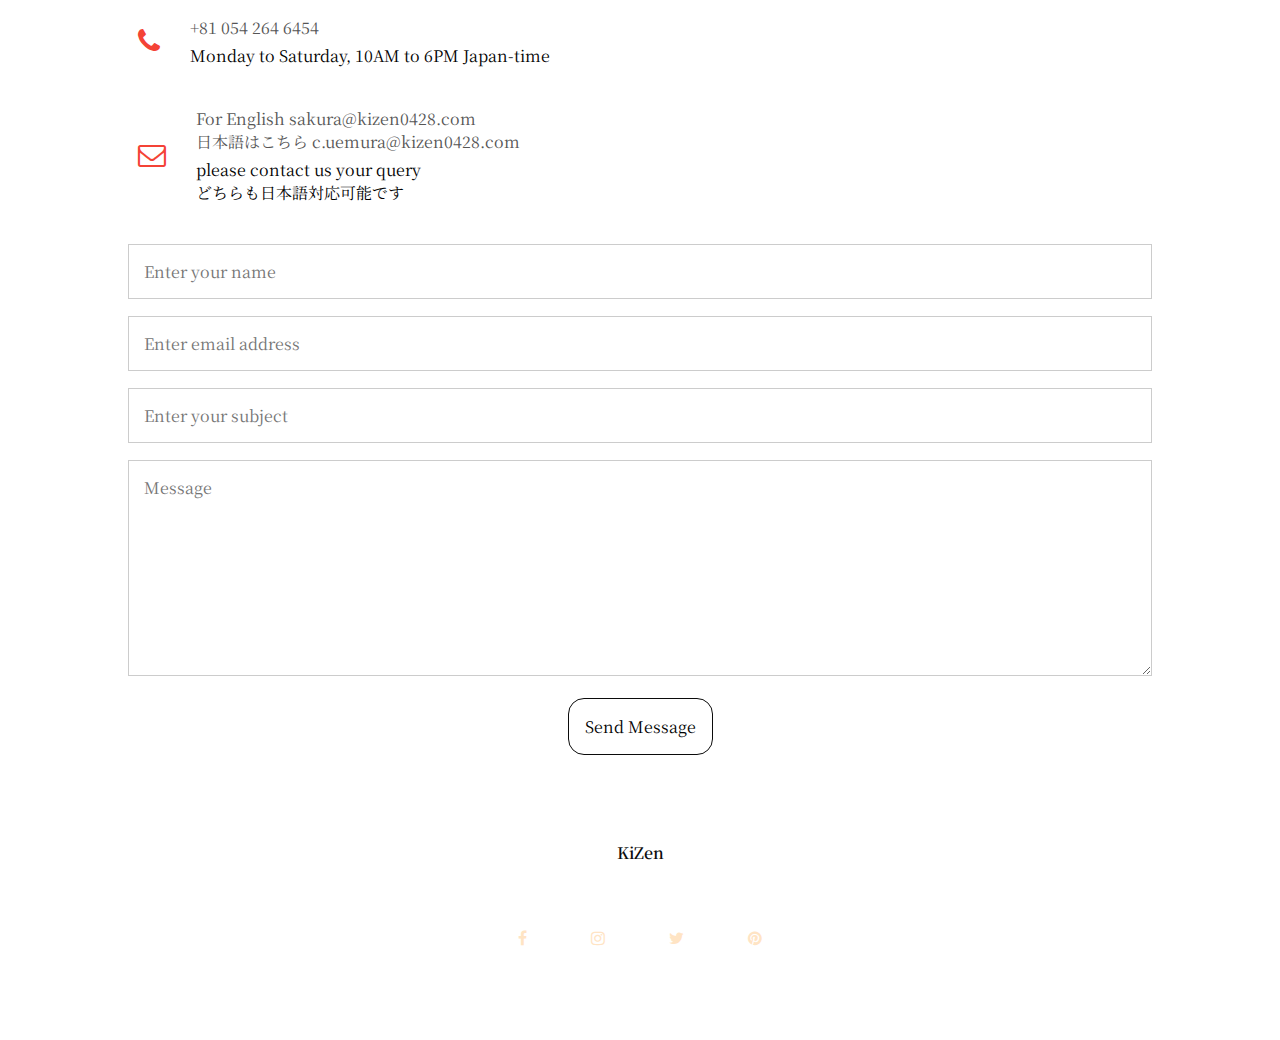
==== commit bfcfd0ee: "Update index.html" ====
--- a/index.html
+++ b/index.html
@@ -32,6 +32,28 @@
 
 
 <body class="slider" id="slider">
+
+  <!-- Age verification modal -->
+  <div class="validate-modal">
+    <div class="modal-box">
+      <div class="modal-box-left">
+        <p class="modal-main-text-f">20歳以上ですか？</p>
+  
+        <p class="modal-main-text-s">このサイトはお酒に関する情報が含まれておりますので、20歳未満の方は、ご覧いただけません。</p>
+        <div class="modal-btn-box">
+          <p class="modal-btn mb-up">20歳以上</p>
+          <p class="modal-btn mb-under">20歳未満</p>
+        </div>
+      </div>
+      <div class="modal-box-right">
+
+      </div>
+      
+    </div>
+    <div class="validated-modal-box">
+      <h2 class="vmb-text">恐れ入りますが、このサイトはお酒に関する情報が含まれておりますので、20歳未満の方はご覧いただけません。</h2>
+    </div>
+  </div>
 
   <!-- The header starts -->
   <header class="header DownMove" id="header">
@@ -315,6 +337,9 @@
         <i class="fa fa-pinterest"></i>
       </a>
     </div>
+    <div class="tokushouhou-link">
+      <a href="https://kizen0428.com/shop_rule.html">特定商取引法に基づく表示</a>
+    </div>
     <p>Made by KiZen</p>
   </footer>
 
@@ -324,10 +349,14 @@
   <!-- the navi start script  -->
   <script src="https://code.jquery.com/jquery-3.4.1.min.js"
     integrity="sha256-CSXorXvZcTkaix6Yvo6HppcZGetbYMGWSFlBw8HfCJo=" crossorigin="anonymous"></script>
+  
 
   <!--custom JS-->
   <script src="js/5-1-9.js"></script>
 
+  <!-- cookie.js -->
+  <script type="text/javascript" src="js/jquery.cookie.js"></script>
+
 
 
 
@@ -338,6 +367,9 @@
 
   <!-- custom js  -->
   <script src="js/script.js"></script>
+
+  
 </body>
 
 </html>
+
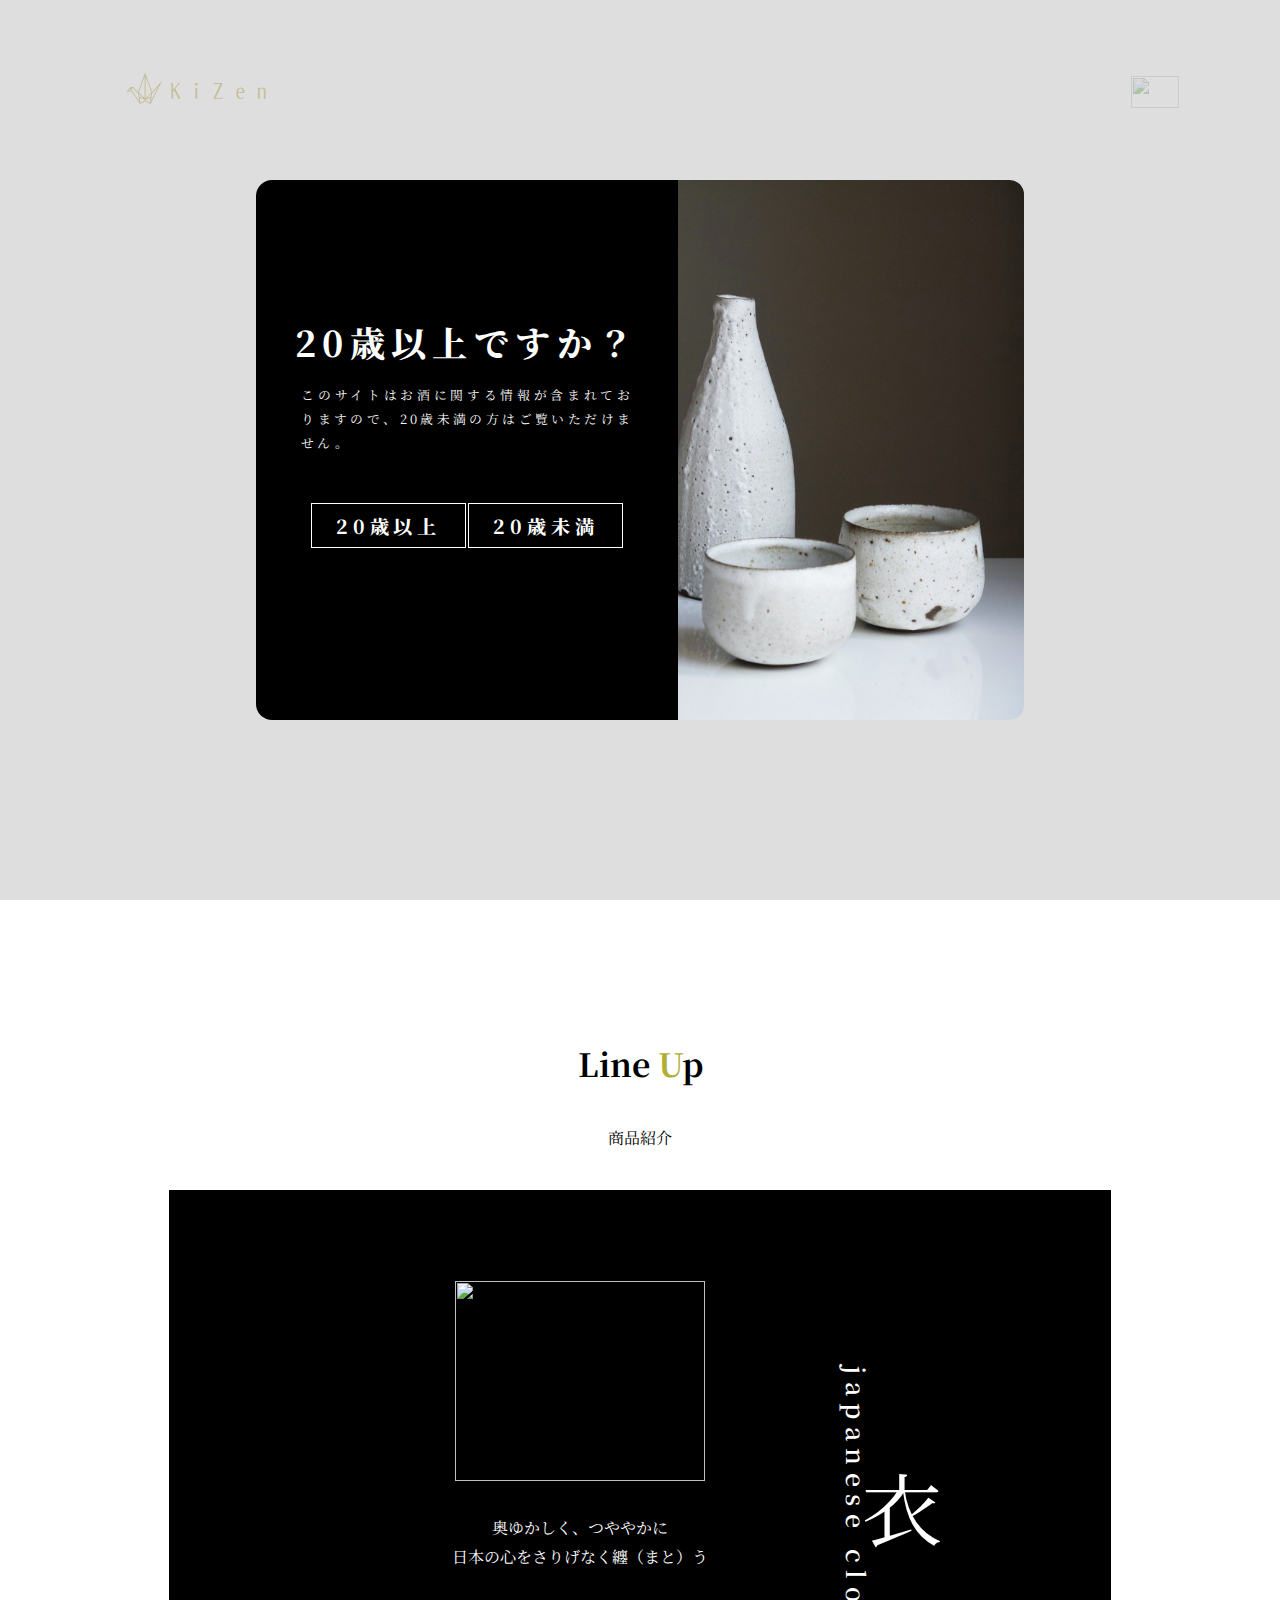
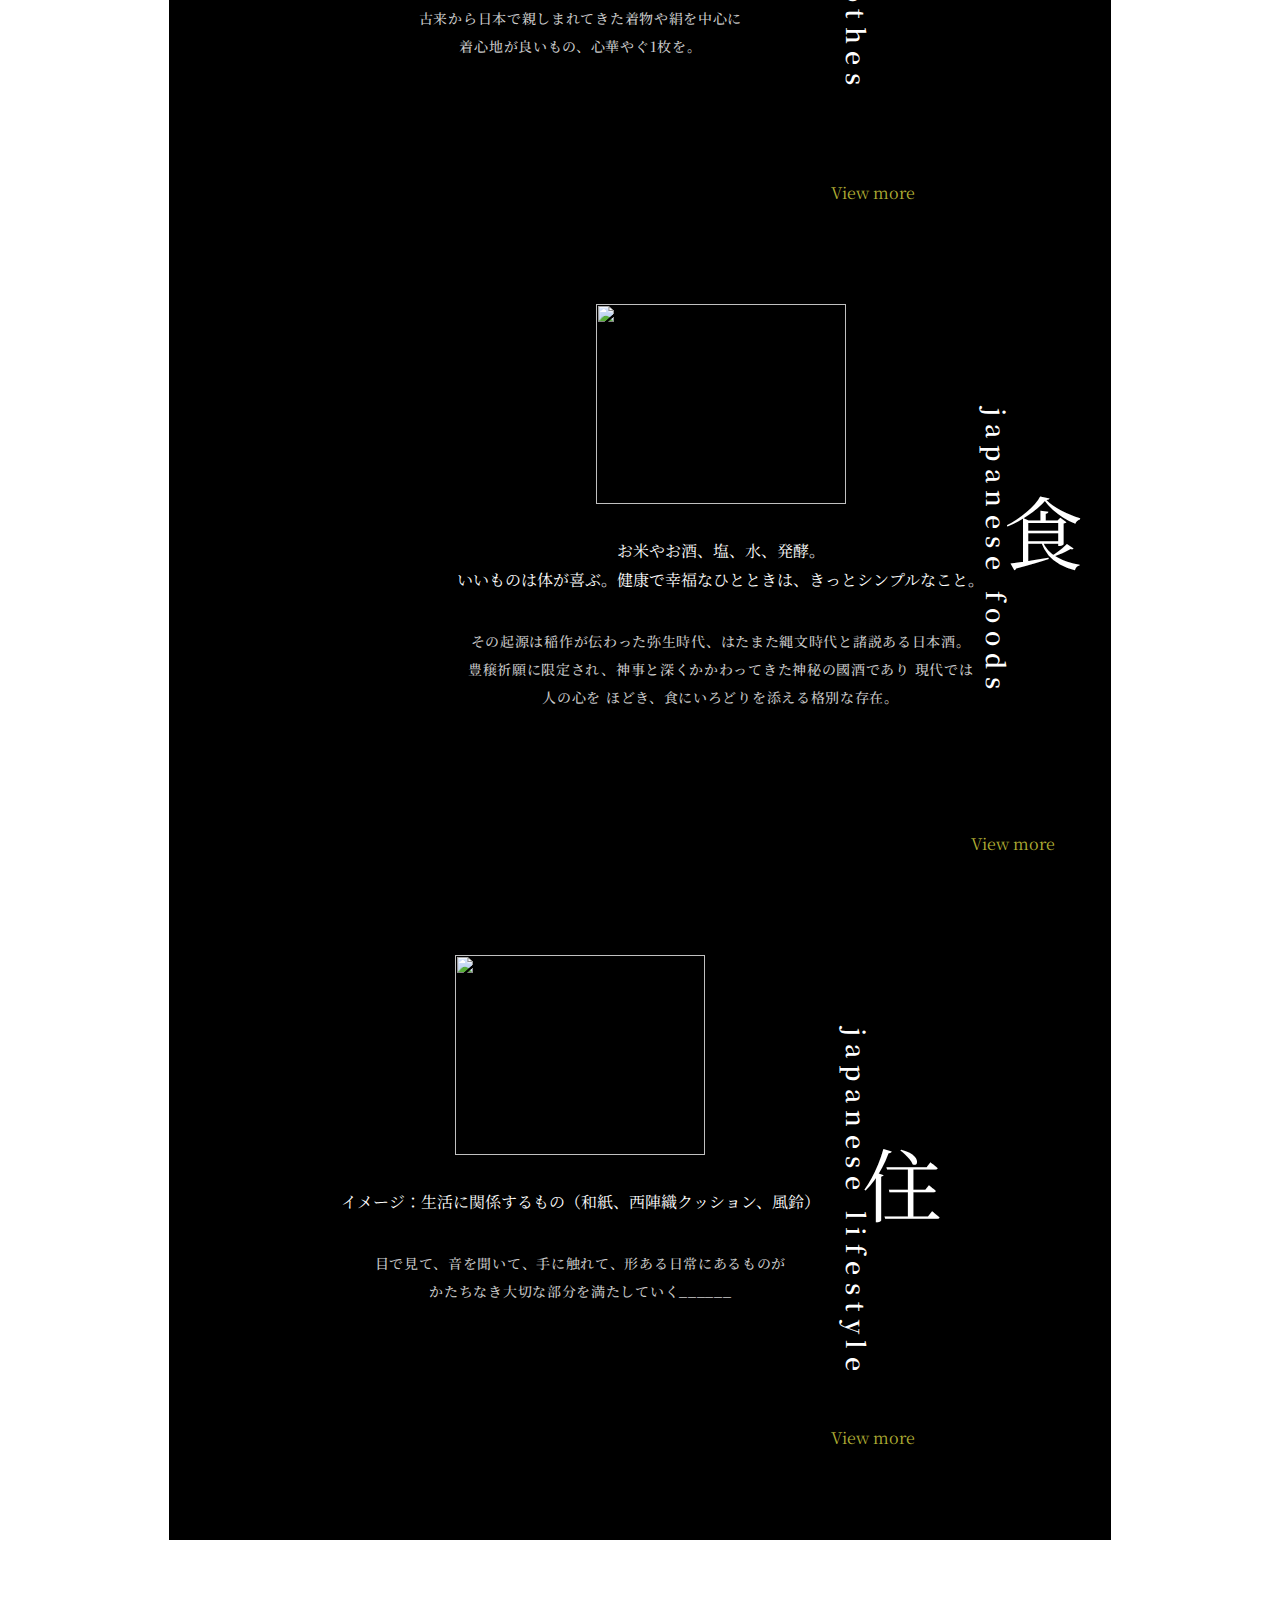
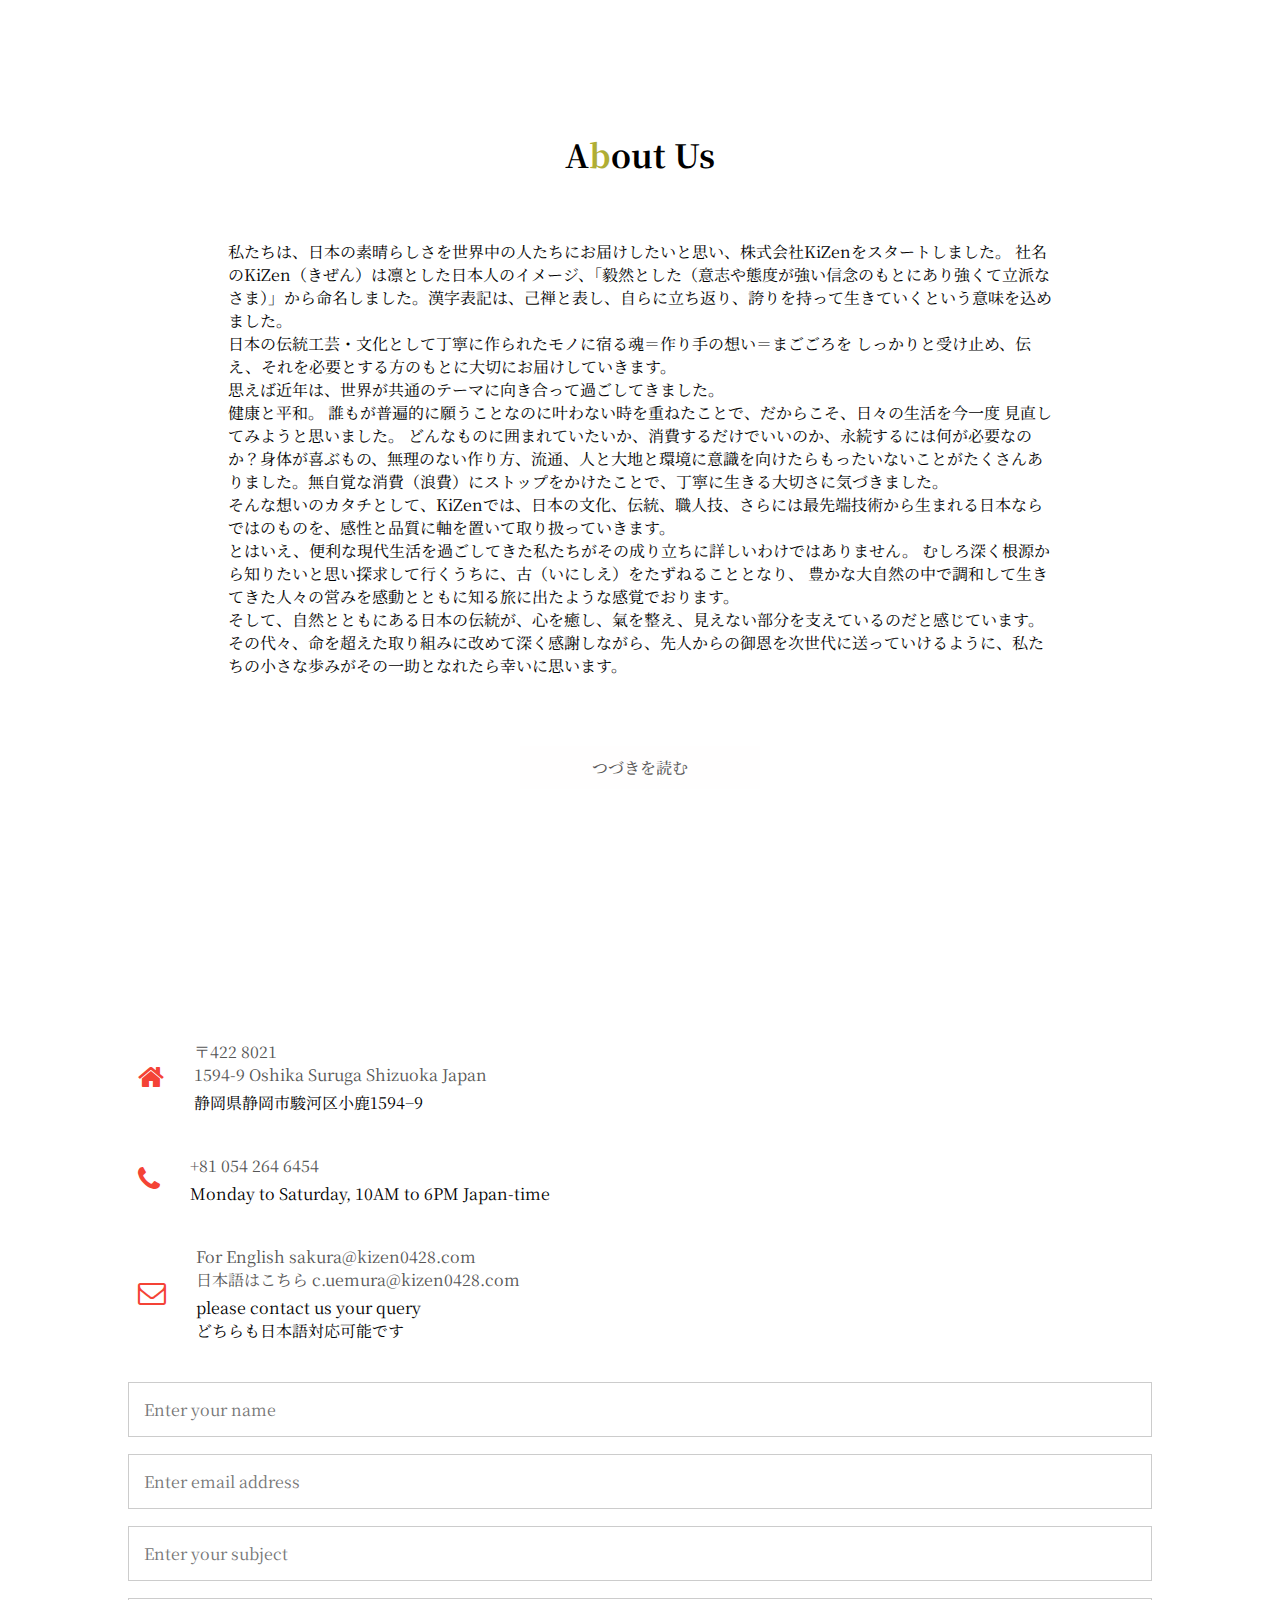
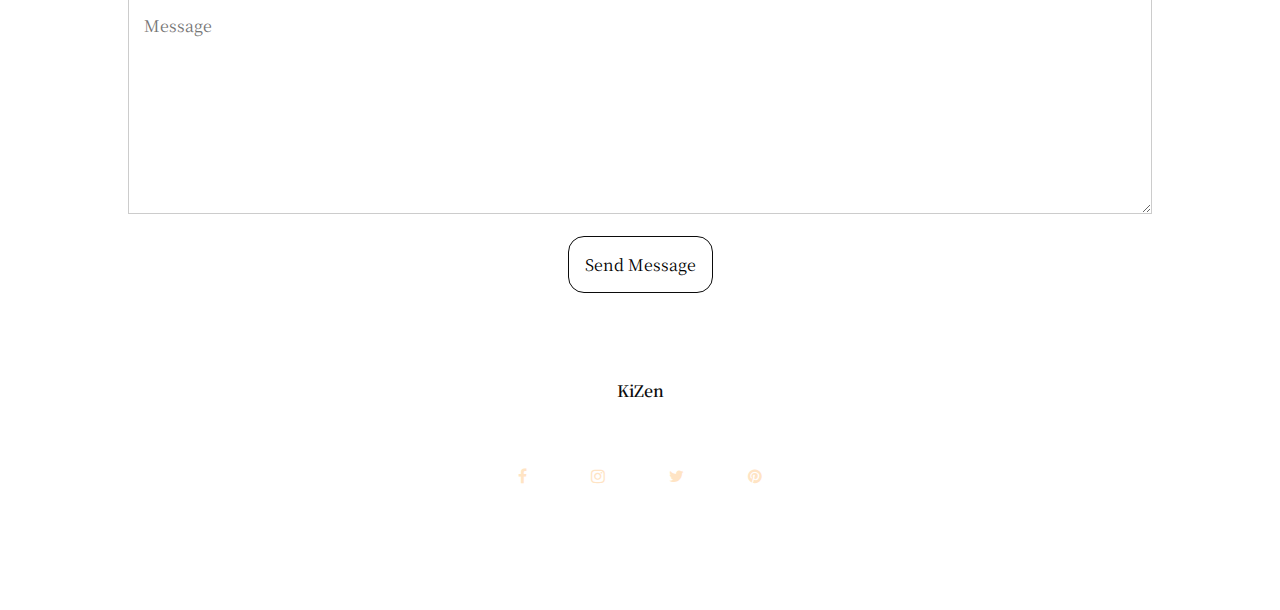
==== commit c9a77861: "Update index.html" ====
--- a/index.html
+++ b/index.html
@@ -39,7 +39,7 @@
       <div class="modal-box-left">
         <p class="modal-main-text-f">20歳以上ですか？</p>
   
-        <p class="modal-main-text-s">このサイトはお酒に関する情報が含まれておりますので、20歳未満の方は、ご覧いただけません。</p>
+        <p class="modal-main-text-s">このサイトはお酒に関する情報が含まれておりますので、20歳未満の方はご覧いただけません。</p>
         <div class="modal-btn-box">
           <p class="modal-btn mb-up">20歳以上</p>
           <p class="modal-btn mb-under">20歳未満</p>
--- a/css/style.css
+++ b/css/style.css
@@ -14,6 +14,10 @@
   --border: 0.1rem solid rgba(255, 255, 255, 0.3);
 }
 
+html {
+  overflow-y: hidden;
+}
+
 #slider {
   width: 100%;
   height: 100vh;
@@ -25,6 +29,144 @@
   bottom: 0;
   z-index: -1;
 }
+
+
+/* Age verification */
+.validate-modal {
+  position: absolute;
+  width: 100%;
+  height: 100%;
+  background-color: rgba(208, 208, 208, 0.7);
+  top: 0;
+  left: 0;
+  z-index: 99999;
+  display: flex;
+  justify-content: center;
+  align-items: center;
+}
+
+.modal-box {
+  width: 60%;
+  background-color: rgb(255, 255, 255);
+  height: 60%;
+  display: flex;
+  border-radius: 1.1rem;
+  justify-content: space-between;
+}
+
+.modal-box-left {
+  width: 55%;
+  border-radius: 1rem 0 0 1rem;
+  padding: 1rem;
+  color: #fff;
+  background-color: #000;
+  background-image: url(/images/pngwing.com\ \(1\).png);
+  background-position: -200% bottom;
+  background-repeat: no-repeat;
+  background-size: 90%;
+}
+
+.modal-main-text-f {
+  font-size: 2.2rem;
+  text-align: center;
+  font-weight: 800;
+  letter-spacing: 0.4rem;
+  margin-top: 7.5rem;
+}
+
+
+.modal-main-text-s {
+  font-size: 0.8rem;
+  text-align: justify;
+  margin: 1rem auto 3rem auto;
+  letter-spacing: 0.2rem;
+  line-height: 1.5rem;
+  width: 85%;
+}
+
+.modal-btn-box {
+  display: flex;
+  justify-content: space-between;
+  width: 80%;
+  margin: 0 auto;
+}
+
+.modal-btn {
+  font-size: 1.2rem;
+  font-weight: 800;
+  letter-spacing: 0.3rem;
+  padding: 0.5rem 1.5rem;
+  border: 1px solid #fff;
+  position: relative;
+  z-index: 10;
+  cursor: pointer;
+}
+
+.modal-btn::before {
+  position: absolute;
+  width: 100%;
+  height: 100%;
+  content: '';
+  top: 0;
+  left: 0;
+  border: 1px solid #fff;
+  z-index: -2;
+  transition: 0.5s;
+  opacity: 0;
+}
+
+.modal-btn:hover::before {
+  top: 0.5rem;
+  left: 0.5rem;
+  opacity: 1;
+}
+
+.modal-btn::after {
+  position: absolute;
+  content: '';
+  bottom: 0;
+  left: 0;
+  height: 1.5rem;
+  background-color: rgba(217, 217, 217, 0.625);
+  width: 5rem;
+  transform-origin: top left;
+  transform: scale(0, 1);
+  transition: transform .3s;
+  z-index: -1;
+}
+
+
+
+.modal-btn:hover::after {
+  transform-origin: left top;
+  transform: scale(1, 1);
+}
+
+.modal-box-right {
+  background-image: url(/images/sake.jpg);
+  background-position: 90%;
+  width: 45%;
+  height: 100%;
+  background-size: cover;
+  border-radius: 0 0.9rem 0.9rem 0;
+}
+
+
+.validated-modal-box {
+  display: none;
+}
+
+
+.vmb-text {
+  font-size: 1.5rem;
+  color: #313131;
+  width: 68%;
+  margin: 0 auto;
+  letter-spacing: 0.3rem;
+  line-height: 3rem;
+}
+
+
 
 /* hidding navi start */
 #home {
@@ -820,6 +962,62 @@
   .mobile-menu {
     padding-left: 3rem;
   }
+  
+   /* Age verification */
+  .validate-modal {
+    width: 100%;
+    height: 100%;
+    display: block;
+    margin: 0;
+    padding: 0;
+    opacity: 0.8;
+  }
+
+  .modal-box {
+    display: block;
+    border-radius: 0;
+    width: 100%;
+    height: 100%;
+  }
+
+  .modal-box-left {
+    width: 100%;
+    border-radius: 0;
+    height: 100%;
+    padding: 2rem;
+  }
+
+  .modal-main-text-f {
+    font-size: 1.5rem;
+    margin-top: 10rem;
+  }
+
+  .modal-box-right {
+    display: none;
+  }
+
+  .modal-btn-box {
+    width: 90%;
+  }
+
+  .modal-btn {
+    font-size: 1rem;
+    padding: 0.5rem 1rem;
+  }
+
+
+  .validated-modal-box {
+    height: 100%;
+    width: 100%;
+    align-items: center;
+    background-color: rgba(255, 255, 255, 0.546);
+  }
+
+  .vmb-text {
+    width: 86%;
+    font-size: 1rem;
+    line-height: 2rem;
+  }
 }
 
 /* --contact */
@@ -901,3 +1099,54 @@
   background: black;
   color: #fff;
 }
+
+
+/* .tokushouhou */
+.tokushouhou {
+  width: 80%;
+  margin: 10rem auto 0 auto;
+  text-align: center;
+  padding-top: 20px;
+  padding-bottom: 6rem;
+  background-color: rgb(0, 0, 0);
+  color: #fff;
+}
+
+.tokushouhou h1 {
+  font-size: 2rem;
+  padding: 40px;
+}
+
+.tokushouhou span {
+  color: rgb(176, 174, 52);
+}
+
+.ts-table table {
+  width: 76%;
+  margin: 2rem auto;
+  border-collapse: collapse;
+}
+
+.ts-table table tbody {
+  text-align: left;
+}
+
+.ts-table table tbody tr td {
+  border: 2px solid rgb(255, 255, 255);
+  padding: 0.8rem;
+  
+}
+
+.ts-table table tbody tr td:first-child {
+  width: 20%;
+}
+
+.tokushouhou-link {
+  margin: 1rem;
+}
+
+@media screen and (max-width: 480px) {
+  .ts-table table {
+    width: 100%;
+  }
+}
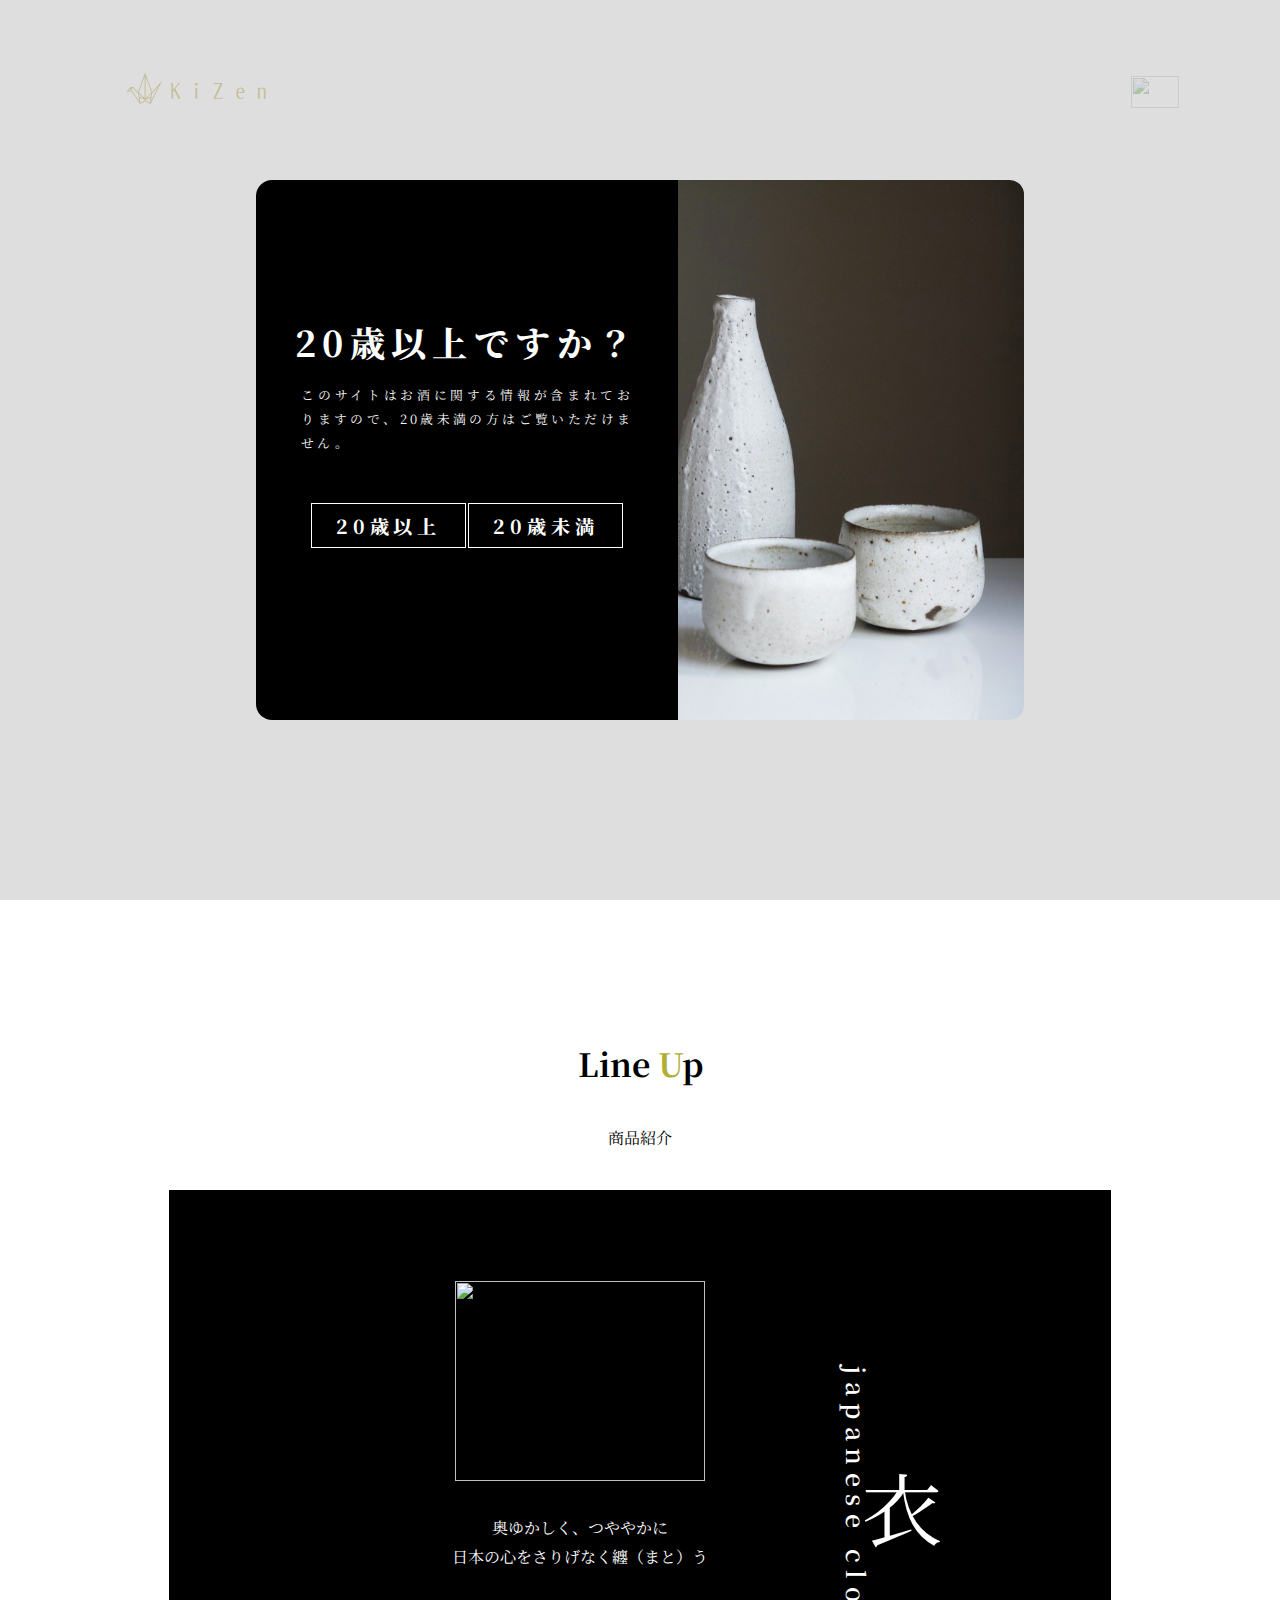
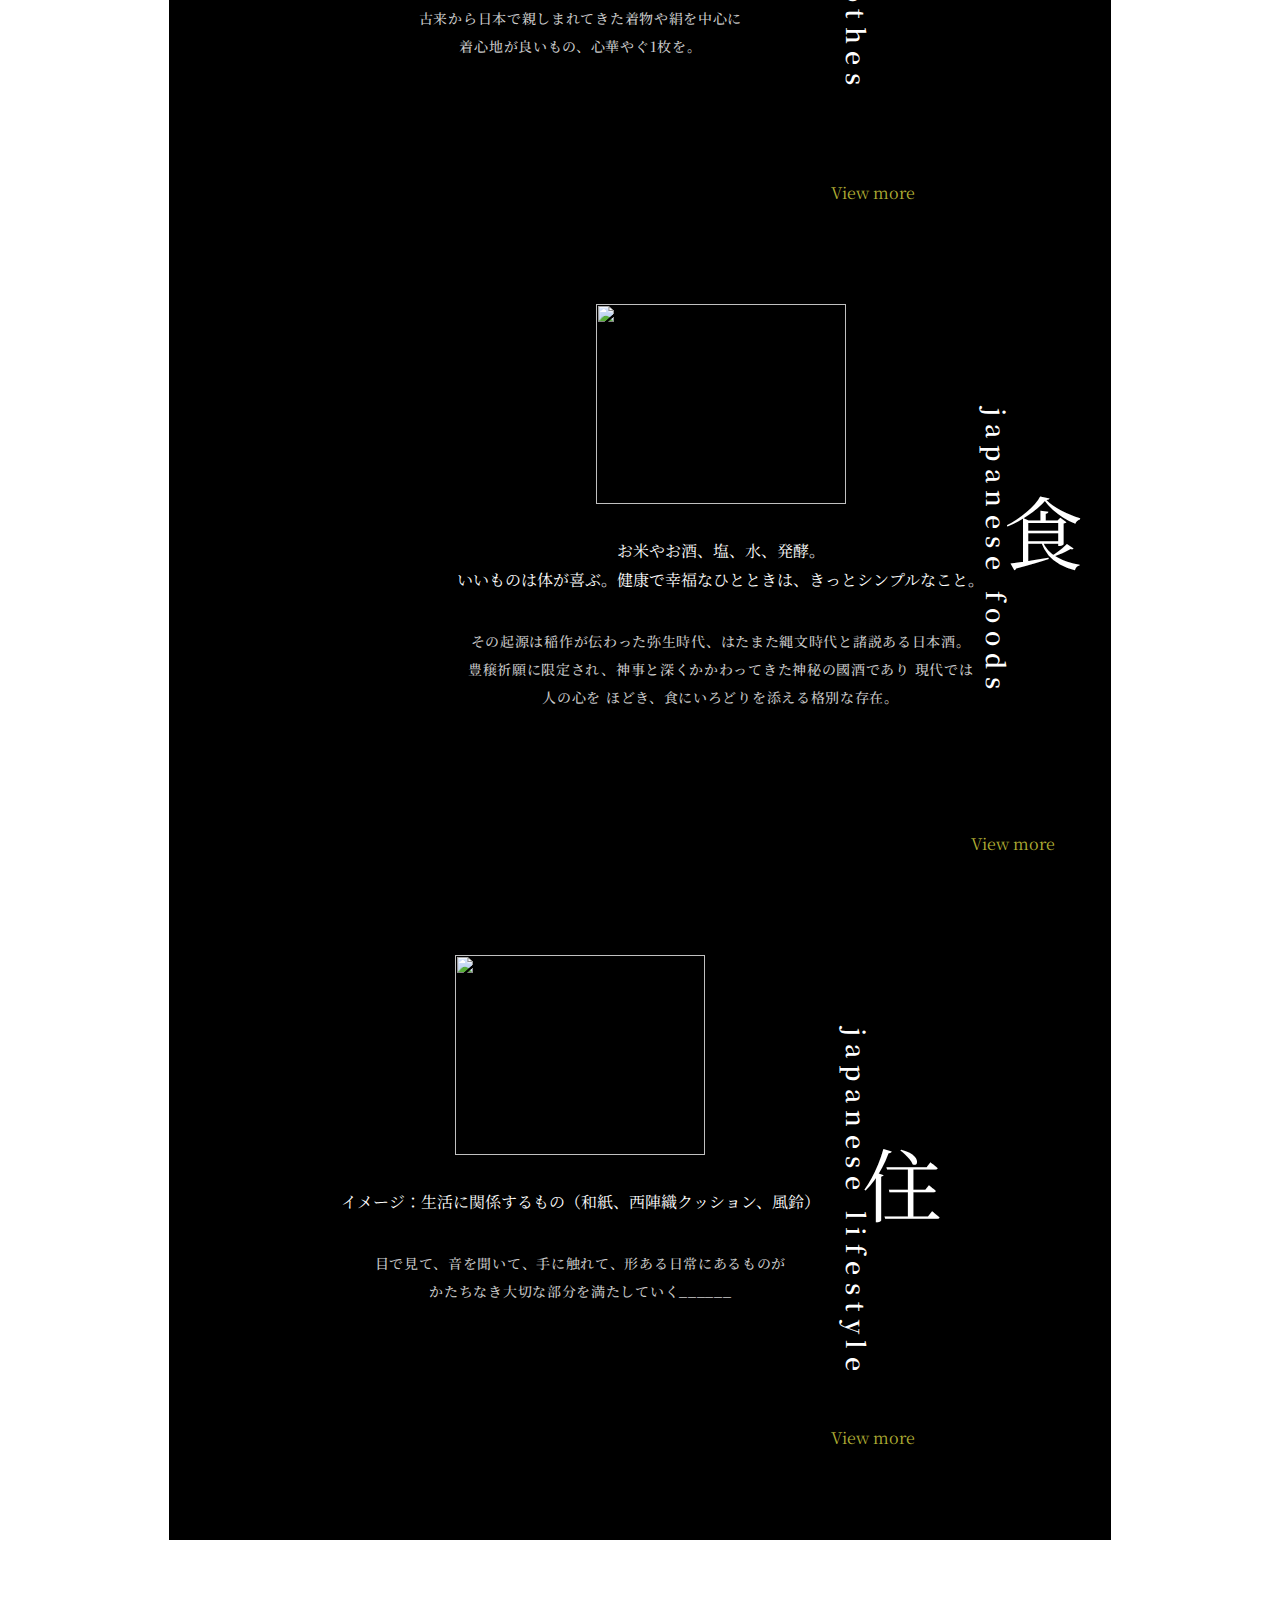
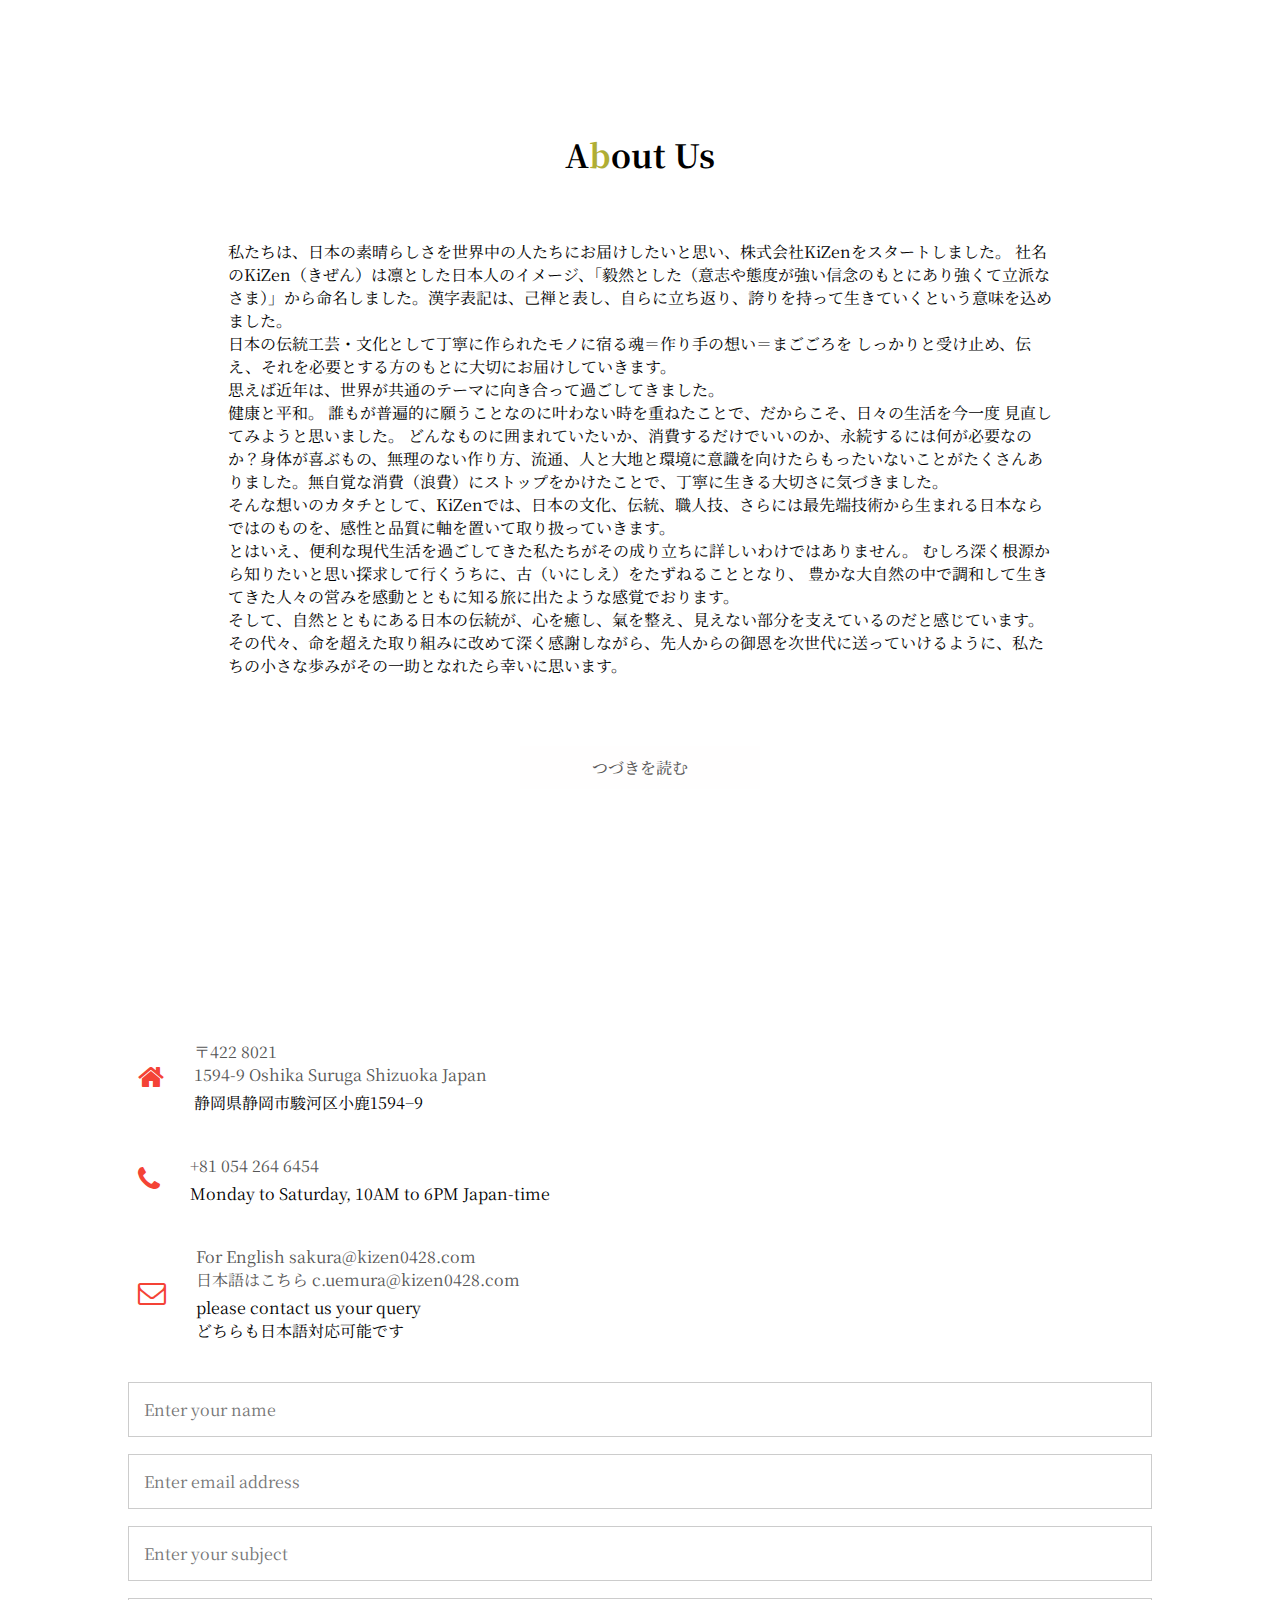
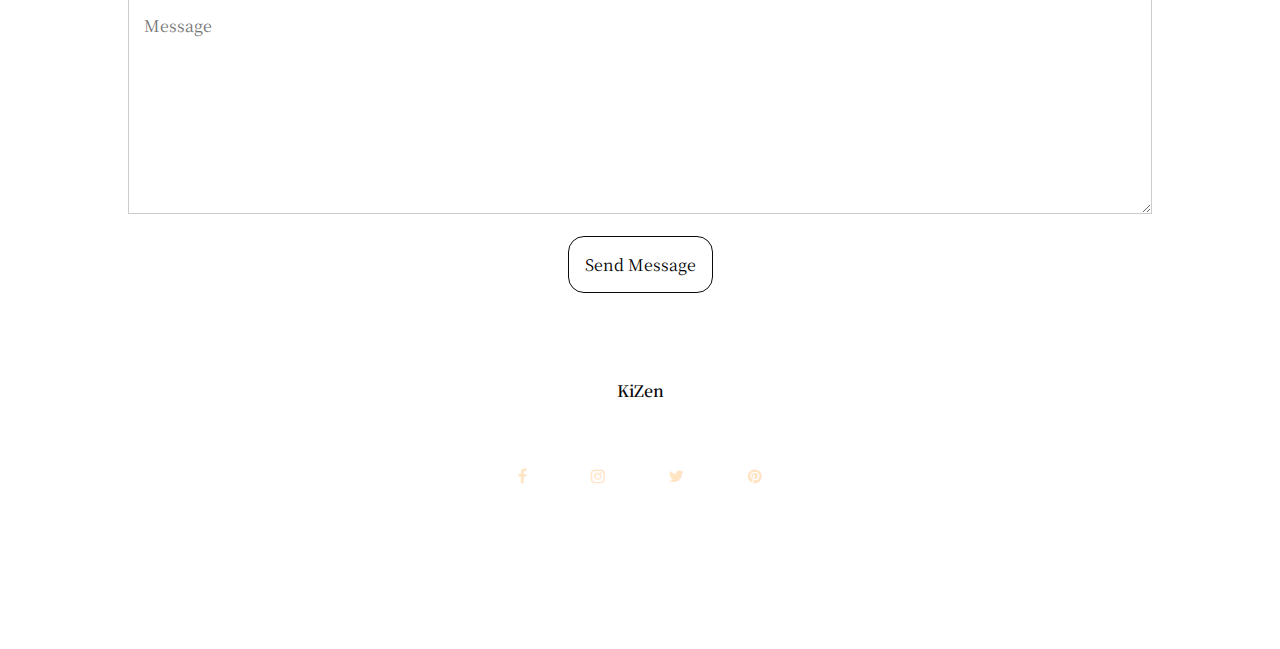
==== commit 8eccc109: "Update index.html" ====
--- a/index.html
+++ b/index.html
@@ -340,6 +340,9 @@
     <div class="tokushouhou-link">
       <a href="https://kizen0428.com/shop_rule.html">特定商取引法に基づく表示</a>
     </div>
+    <div class="tokushouhou-link">
+      <a href="https://kizen0428.com/shop_rule.html">Display based on Specified Commercial Transaction Law</a>
+    </div>
     <p>Made by KiZen</p>
   </footer>
 
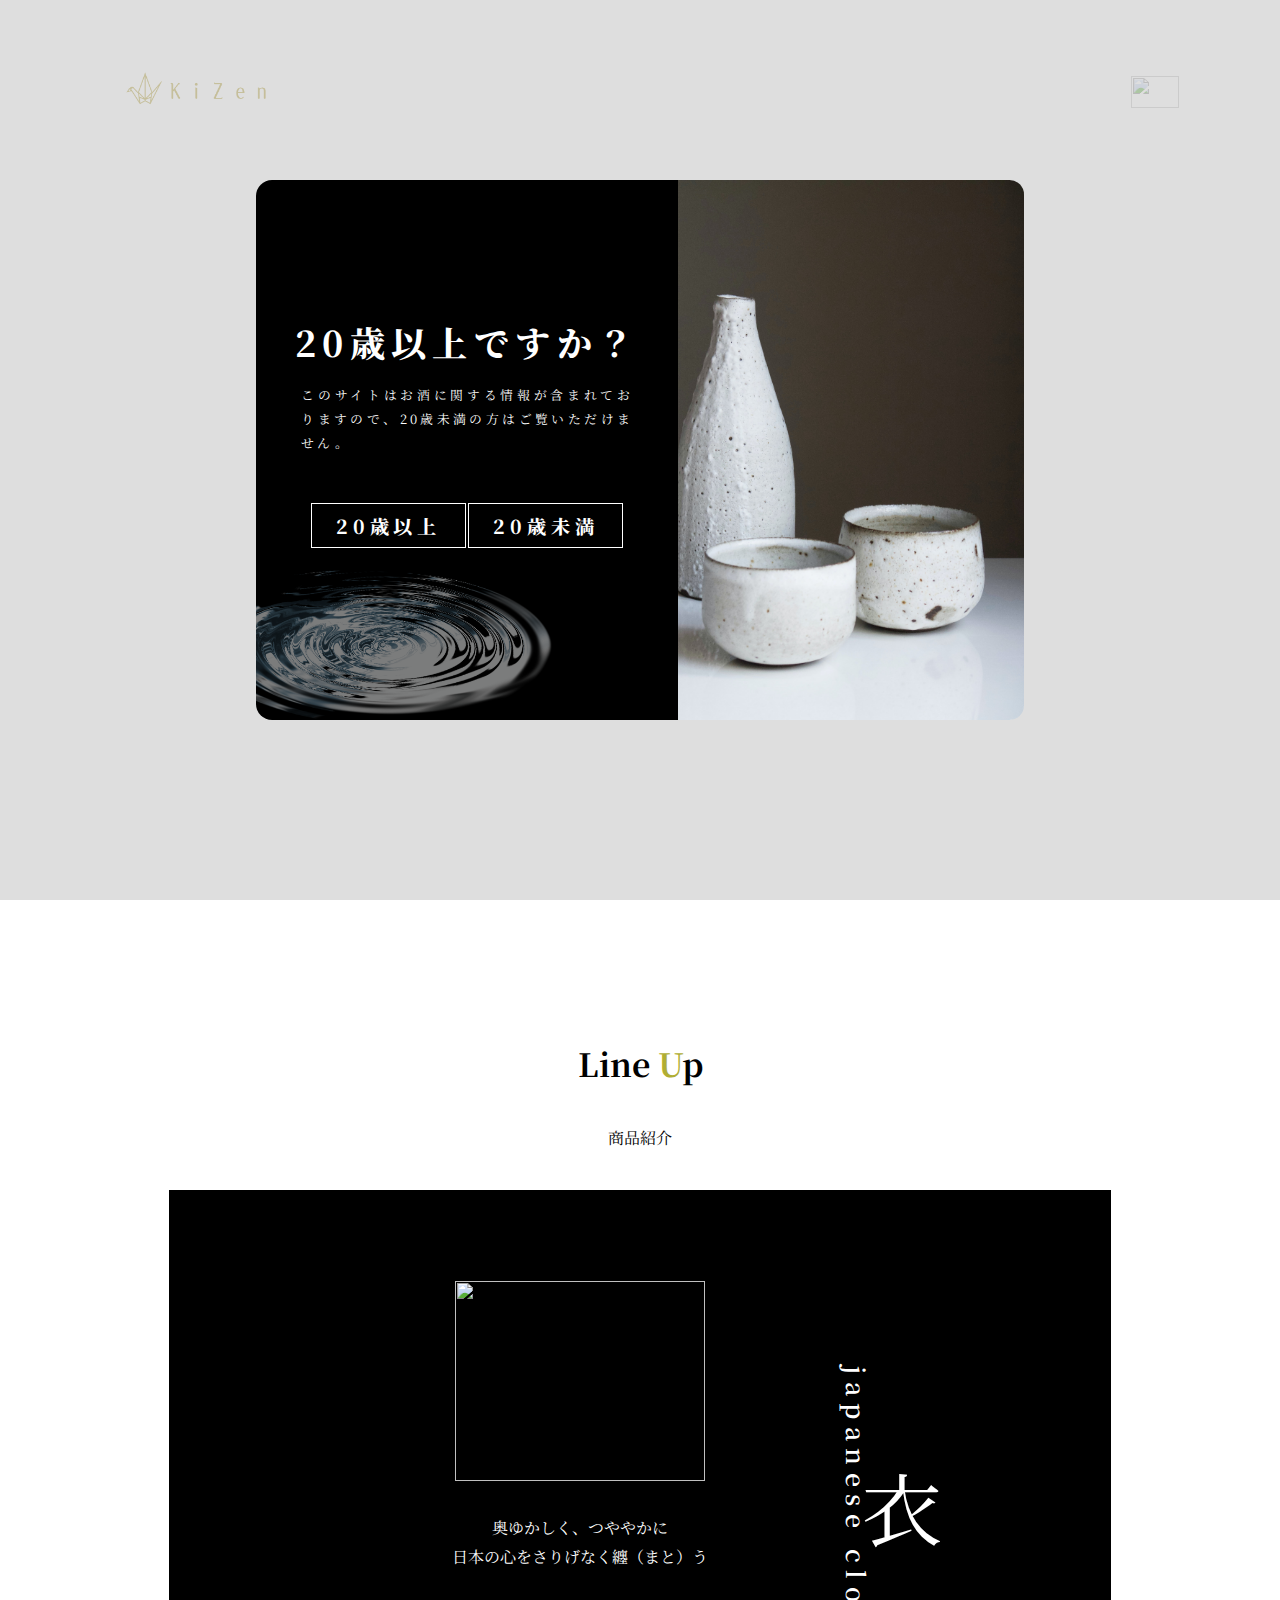
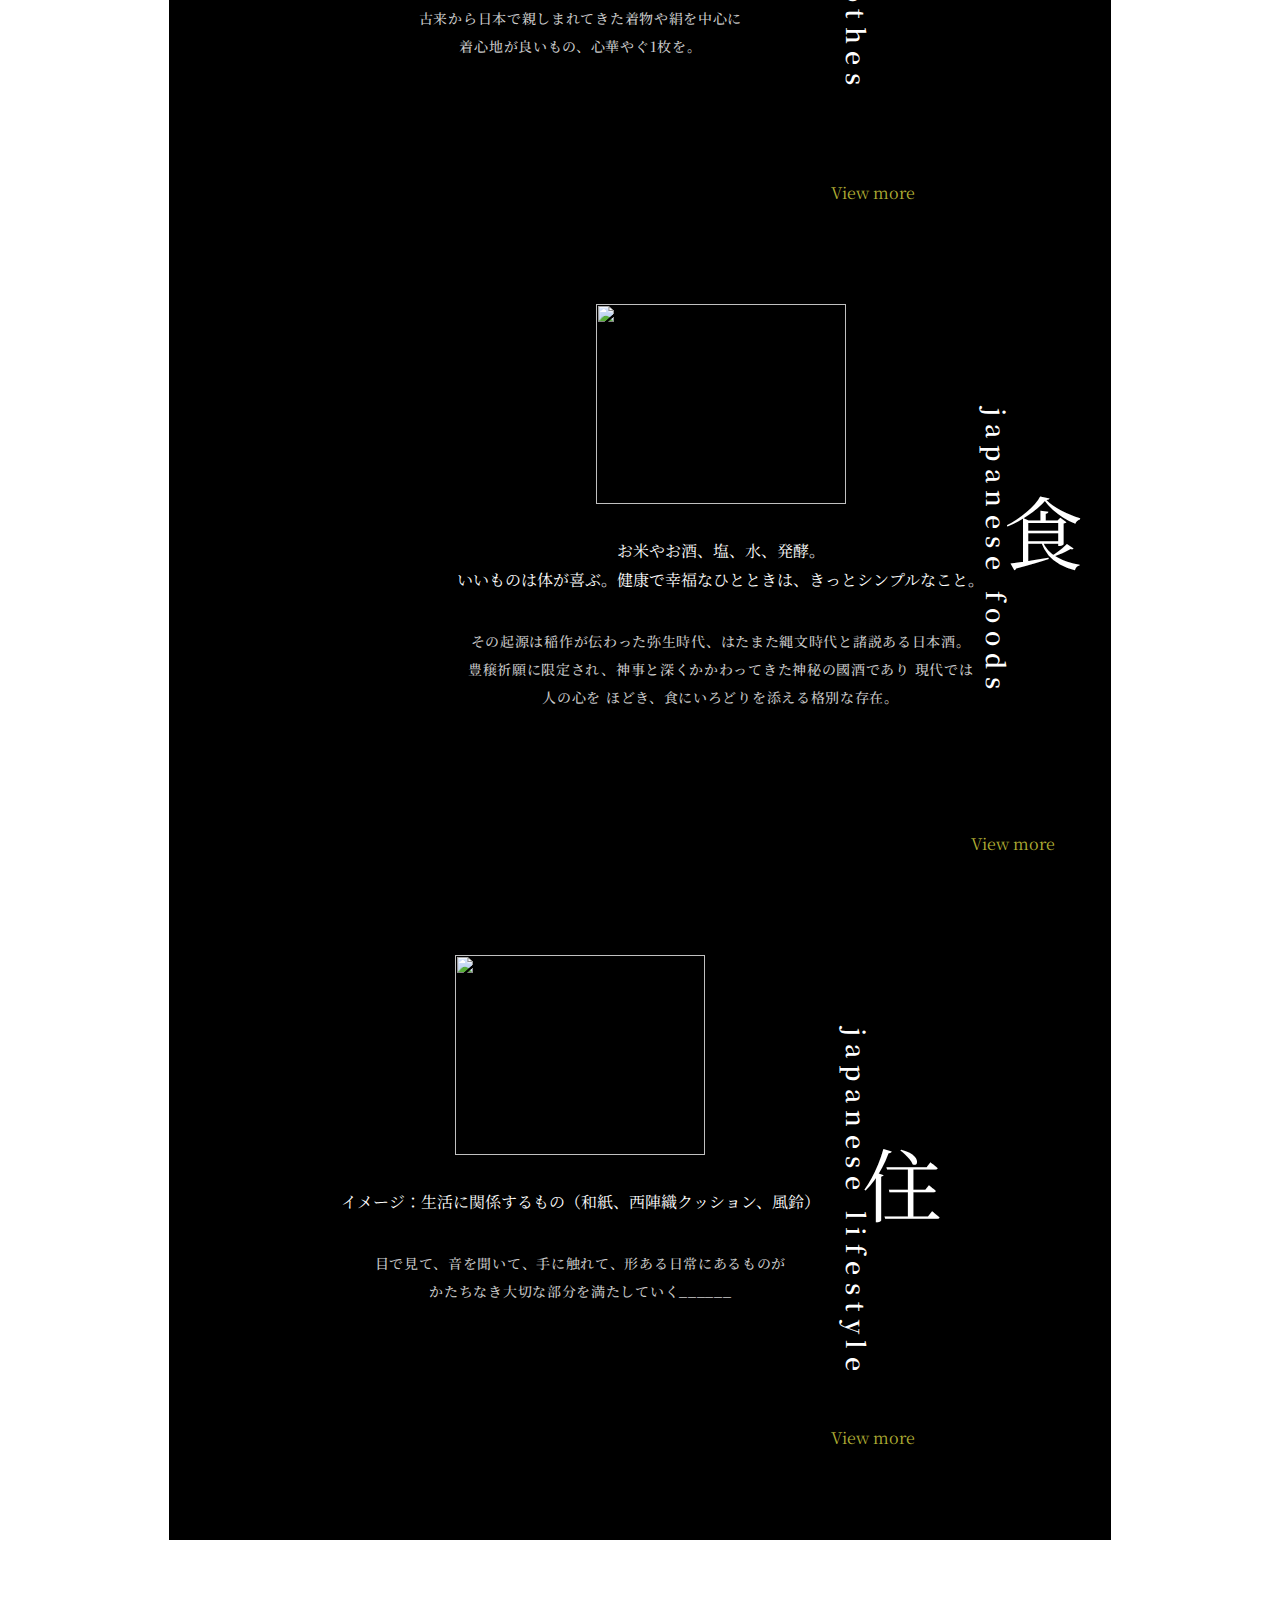
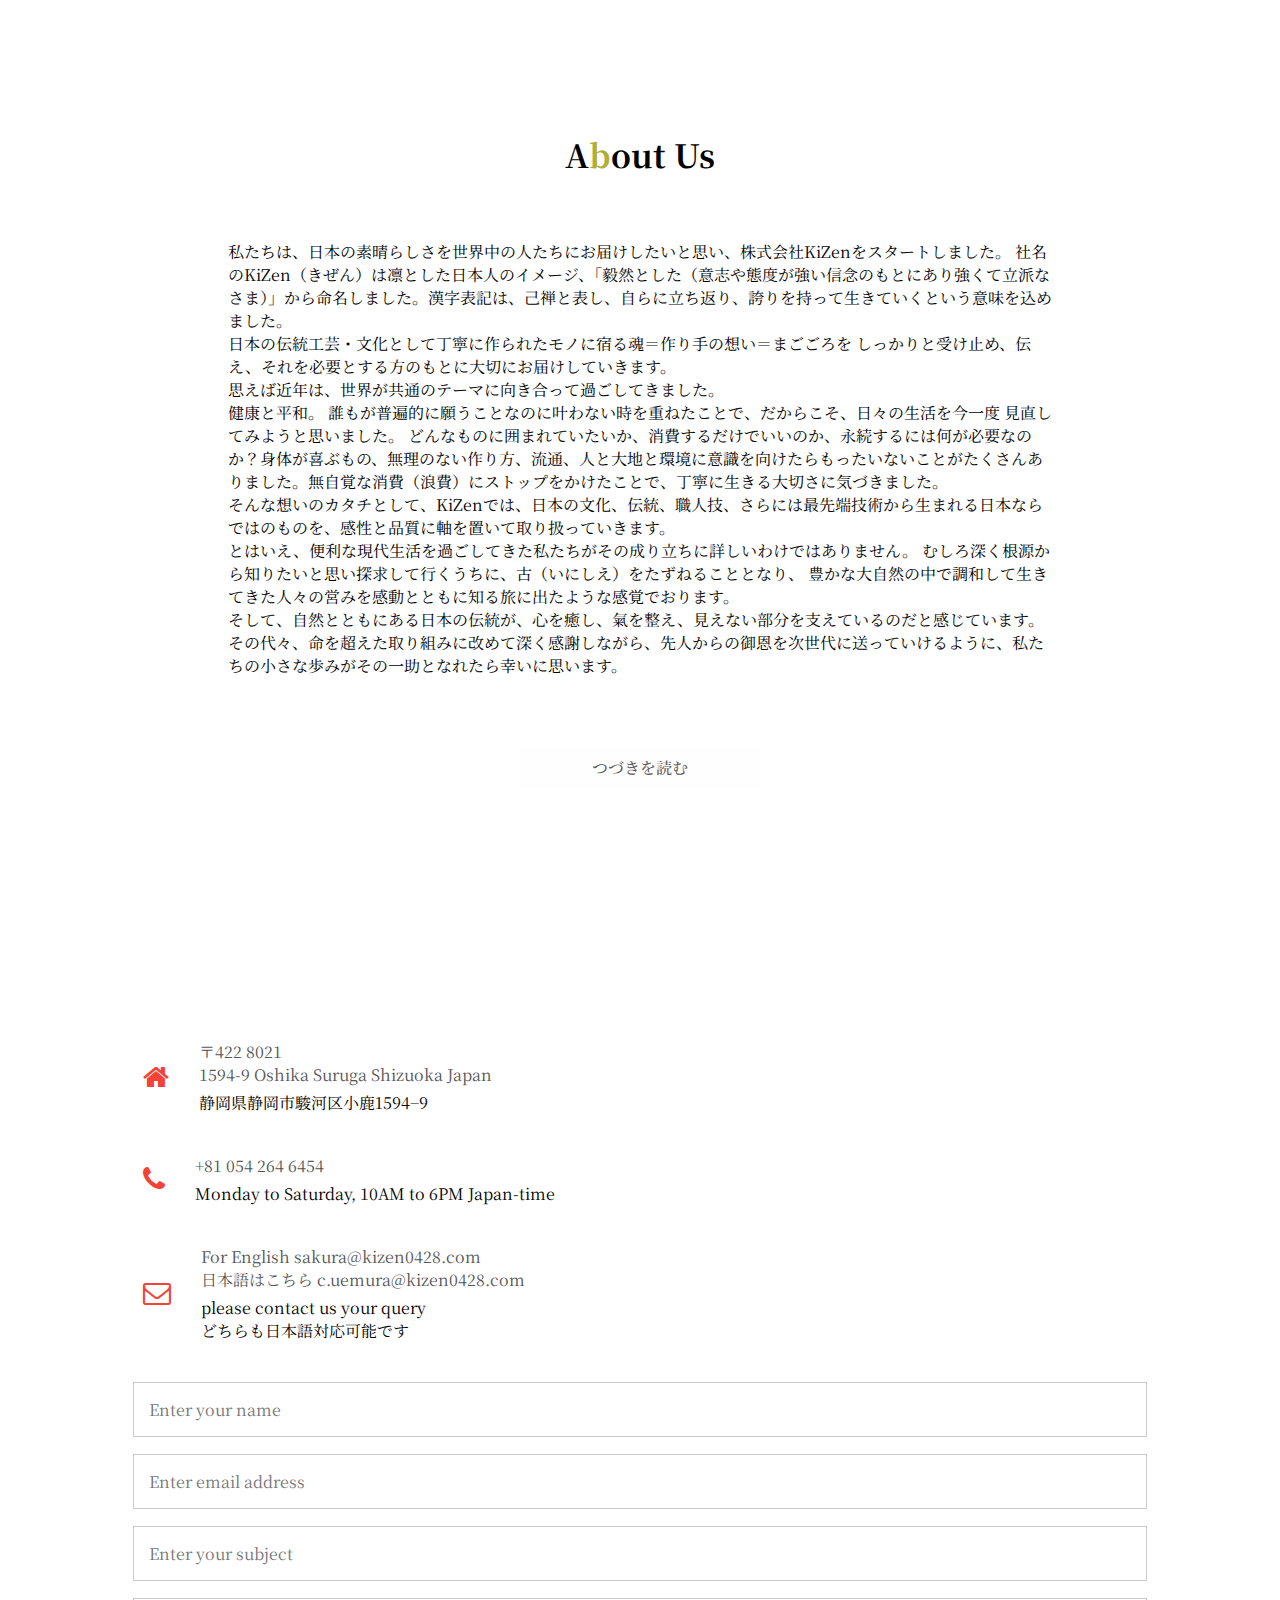
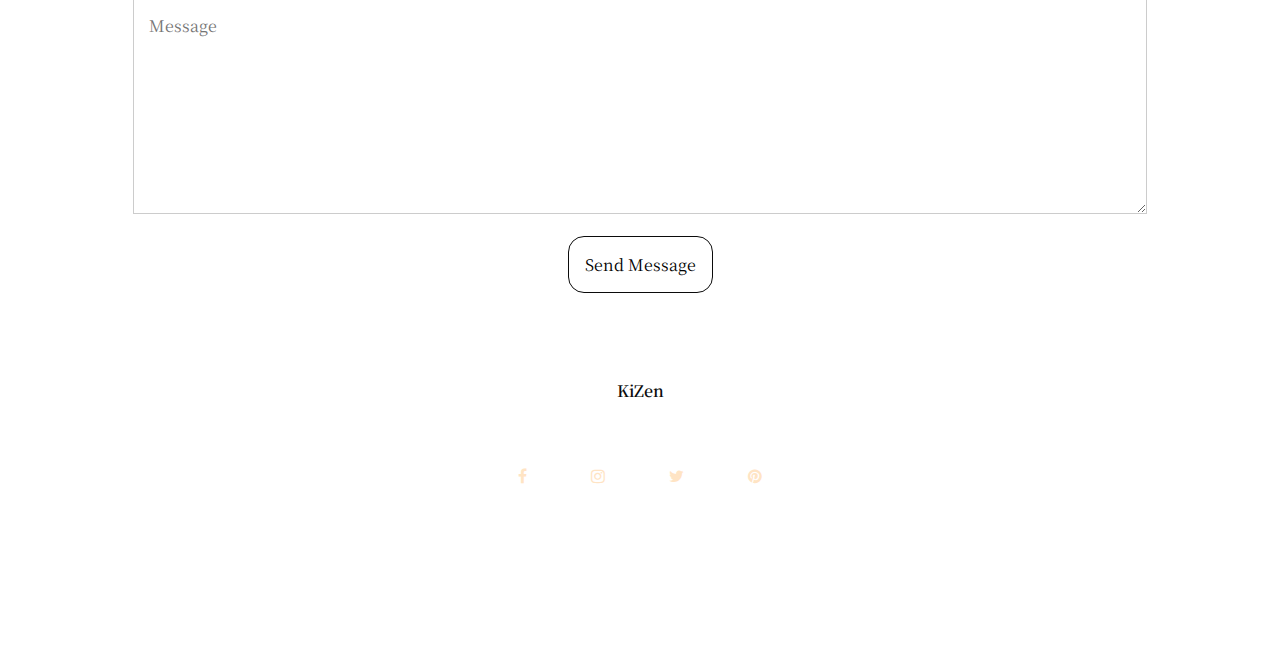
==== commit 25bfe3c5: "Change in the hover section and Images" ====
--- a/index.html
+++ b/index.html
@@ -1,378 +1,424 @@
 <!DOCTYPE html>
 <html lang="en">
-
-<head>
-  <meta charset="UTF-8" />
-  <meta http-equiv="X-UA-Compatible" content="IE=edge" />
-  <meta name="viewport" content="width=device-width, initial-scale=1.0" />
-  <title>KiZen</title>
-
-  <!-- link for te font awesome  -->
-  <link rel="stylesheet" href="https://cdnjs.cloudflare.com/ajax/libs/font-awesome/4.7.0/css/font-awesome.min.css" />
-  <!-- Link for the animation javascript library start -->
-  <link rel="stylesheet" type="text/css" href="https://cdnjs.cloudflare.com/ajax/libs/vegas/2.4.4/vegas.min.css" />
-  <!-- import css tag -->
-  <link rel="stylesheet" type="text/css"
-    href="https://cdnjs.cloudflare.com/ajax/libs/Modaal/0.4.4/css/modaal.min.css" />
-  <!-- link our css file -->
-  <link rel="stylesheet" href="css/style.css" />
-  <!-- navi effect 波紋　css  -->
-  <link rel="stylesheet" type="text/css" href="css/7-1-13.css">
-  <!-- new hidding navi -->
-  <link rel="stylesheet" type="text/css" href="css/5-1-9.css">
-
-</head>
-
-
-
-
-
-
-
-
-
-<body class="slider" id="slider">
-
-  <!-- Age verification modal -->
-  <div class="validate-modal">
-    <div class="modal-box">
-      <div class="modal-box-left">
-        <p class="modal-main-text-f">20歳以上ですか？</p>
-  
-        <p class="modal-main-text-s">このサイトはお酒に関する情報が含まれておりますので、20歳未満の方はご覧いただけません。</p>
-        <div class="modal-btn-box">
-          <p class="modal-btn mb-up">20歳以上</p>
-          <p class="modal-btn mb-under">20歳未満</p>
-        </div>
-      </div>
-      <div class="modal-box-right">
-
-      </div>
-      
+  <head>
+    <meta charset="UTF-8" />
+    <meta http-equiv="X-UA-Compatible" content="IE=edge" />
+    <meta name="viewport" content="width=device-width, initial-scale=1.0" />
+    <title>KiZen</title>
+
+    <!-- link for te font awesome  -->
+    <link
+      rel="stylesheet"
+      href="https://cdnjs.cloudflare.com/ajax/libs/font-awesome/4.7.0/css/font-awesome.min.css"
+    />
+    <!-- Link for the animation javascript library start -->
+    <link
+      rel="stylesheet"
+      type="text/css"
+      href="https://cdnjs.cloudflare.com/ajax/libs/vegas/2.4.4/vegas.min.css"
+    />
+    <!-- import css tag -->
+    <link
+      rel="stylesheet"
+      type="text/css"
+      href="https://cdnjs.cloudflare.com/ajax/libs/Modaal/0.4.4/css/modaal.min.css"
+    />
+    <!-- link our css file -->
+    <link rel="stylesheet" href="css/style.css" />
+    <!-- navi effect 波紋　css  -->
+    <link rel="stylesheet" type="text/css" href="css/7-1-13.css" />
+    <!-- new hidding navi -->
+    <link rel="stylesheet" type="text/css" href="css/5-1-9.css" />
+  </head>
+
+  <body class="slider" id="slider">
+    <!-- Age verification modal -->
+    <div class="validate-modal">
+      <div class="modal-box">
+        <div class="modal-box-left">
+          <p class="modal-main-text-f">20歳以上ですか？</p>
+
+          <p class="modal-main-text-s">
+            このサイトはお酒に関する情報が含まれておりますので、20歳未満の方はご覧いただけません。
+          </p>
+          <div class="modal-btn-box">
+            <p class="modal-btn mb-up">20歳以上</p>
+            <p class="modal-btn mb-under">20歳未満</p>
+          </div>
+        </div>
+        <div class="modal-box-right"></div>
+      </div>
+      <div class="validated-modal-box">
+        <h2 class="vmb-text">
+          恐れ入りますが、このサイトはお酒に関する情報が含まれておりますので、20歳未満の方はご覧いただけません。
+        </h2>
+      </div>
     </div>
-    <div class="validated-modal-box">
-      <h2 class="vmb-text">恐れ入りますが、このサイトはお酒に関する情報が含まれておりますので、20歳未満の方はご覧いただけません。</h2>
-    </div>
-  </div>
-
-  <!-- The header starts -->
-  <header class="header DownMove" id="header">
-    <a href="" class="logo">
-      <img src="images/logoname.png" alt="Kizen" />
-      <img src="images/logo.png" alt="Kizen" />
-    </a>
-    <nav class="navbar">
-      <div class="mobile-menu">
-        <div class="line1"></div>
-        <div class="line2"></div>
-        <div class="line3"></div>
-      </div>
-      <ul class="nav-list">
-        <li><a href="#home" class="btnripple3">Home</a></li>
-        <li><a href="#line-up" class="btnripple3">Line up</a></li>
-        <li><a href="#about" class="btnripple3">About</a></li>
-        <li>
-          <a href="#contact" class="btnripple3">Contact</a>
-        </li>
-      </ul>
-    </nav>
-    <div class="lang-menu">
-      <div class="selected-lang">
-        <picture class="imga-container">
-          <img src="https://www.japan-experience.com/sites/default/files/images/content_images/flag-a.jpg" alt="">
-        </picture>
-      </div>
-      <ul>
-        <li>
-          <a href="index__chinese.html" class="ch"></a>
-        </li>
-        <li>
-          <a href="index__english.html" class="en"></a>
-        </li>
-      </ul>
-    </div>
-  </header>
-
-
-  <!-- section line up start 1ページの為に取っておく-->
-
-  <section class="" id="home">
-
-  </section>
-
-  <!-- product page -->
-
-  <section class="product" id="line-up">
-    <h1>Line <span>U</span>p</h1>
-    <p>商品紹介</p>
-
-    <div class="collection">
-      <div class="collection_inner">
-        <section class="collection__item collection__item--1" id="material">
-
-          <a href="https://kizen0428.myshopify.com">
-            <div class="collection__ttl">
-              <div class="collection__ttl-en">衣</div>
-              <h2 class="collection__ttl-ja"> japanese clothes </h2>
-            </div>
-            <div class="collection__img">
-              <picture>
-                <source srcset="
-                https://github.com/KiZen0428/kizen/blob/main/images/kimono%20nishijin.jpg?raw=true 1x,
-                https://github.com/KiZen0428/kizen/blob/main/images/kimono%20nishijin.jpg?raw=true                    "
-                  media="screen and (max-width: 600px)" />
-                <img src="https://github.com/KiZen0428/kizen/blob/main/images/kimono%20nishijin.jpg?raw=true"
-                  width="250" height="200" alt="" />
-              </picture>
-            </div>
-            <p class="collection__lead">
-              奥ゆかしく、つややかに<br /> 日本の心をさりげなく纏（まと）う
-            </p> <br>
-            <p class="collection__text">
-              古来から日本で親しまれてきた着物や絹を中心に <br>
-              着心地が良いもの、心華やぐ1枚を。
-            </p>
-            <div class="collection__more"><span>View more</span></div>
-          </a>
-        </section>
-
-
-        <section class="collection__item collection__item--2" id="material">
-          <a href="https://kizen0428.myshopify.com">
-            <div class="collection__ttl">
-              <div class="collection__ttl-en">食</div>
-              <h2 class="collection__ttl-ja"> japanese foods </h2>
-            </div>
-            <div class="collection__img">
-              <picture>
-                <source srcset="
+
+    <!-- The header starts -->
+    <header class="header DownMove" id="header">
+      <a href="" class="logo">
+        <img src="images/logoname.png" alt="Kizen" />
+        <img src="images/logo.png" alt="Kizen" />
+      </a>
+      <nav class="navbar">
+        <div class="mobile-menu">
+          <div class="line1"></div>
+          <div class="line2"></div>
+          <div class="line3"></div>
+        </div>
+        <ul class="nav-list">
+          <li><a href="#home" class="btnripple3">Home</a></li>
+          <li><a href="#line-up" class="btnripple3">Line up</a></li>
+          <li><a href="#about" class="btnripple3">About</a></li>
+          <li>
+            <a href="#contact" class="btnripple3">Contact</a>
+          </li>
+        </ul>
+      </nav>
+      <div class="lang-menu">
+        <div class="selected-lang">
+          <picture class="imga-container">
+            <img
+              src="https://www.japan-experience.com/sites/default/files/images/content_images/flag-a.jpg"
+              alt=""
+            />
+          </picture>
+        </div>
+        <ul>
+          <li>
+            <a href="index__chinese.html" class="ch"></a>
+          </li>
+          <li>
+            <a href="index__english.html" class="en"></a>
+          </li>
+        </ul>
+      </div>
+    </header>
+
+    <!-- section line up start 1ページの為に取っておく-->
+
+    <section class="" id="home"></section>
+
+    <!-- product page -->
+
+    <section class="product" id="line-up">
+      <h1>Line <span>U</span>p</h1>
+      <p>商品紹介</p>
+
+      <div class="collection">
+        <div class="collection_inner">
+          <section class="collection__item collection__item--1" id="material">
+            <a href="https://kizen0428.myshopify.com">
+              <div class="collection__ttl">
+                <div class="collection__ttl-en">衣</div>
+                <h2 class="collection__ttl-ja">japanese clothes</h2>
+              </div>
+              <div class="collection__img">
+                <picture>
+                  <source
+                    srcset="
+                      https://github.com/KiZen0428/kizen/blob/main/images/kimono%20nishijin.jpg?raw=true 1x,
+                      https://github.com/KiZen0428/kizen/blob/main/images/kimono%20nishijin.jpg?raw=true
+                    "
+                    media="screen and (max-width: 600px)"
+                  />
+                  <img
+                    src="https://github.com/KiZen0428/kizen/blob/main/images/kimono%20nishijin.jpg?raw=true"
+                    width="250"
+                    height="200"
+                    alt=""
+                  />
+                </picture>
+              </div>
+              <p class="collection__lead">
+                奥ゆかしく、つややかに<br />
+                日本の心をさりげなく纏（まと）う
+              </p>
+              <br />
+              <p class="collection__text">
+                古来から日本で親しまれてきた着物や絹を中心に <br />
+                着心地が良いもの、心華やぐ1枚を。
+              </p>
+              <div class="collection__more"><span>View more</span></div>
+            </a>
+          </section>
+
+          <section class="collection__item collection__item--2" id="material">
+            <a href="https://kizen0428.myshopify.com">
+              <div class="collection__ttl">
+                <div class="collection__ttl-en">食</div>
+                <h2 class="collection__ttl-ja">japanese foods</h2>
+              </div>
+              <div class="collection__img">
+                <picture>
+                  <source
+                    srcset="
                       https://github.com/KiZen0428/kizen/blob/main/images/sake.jpg?raw=true,
                       https://github.com/KiZen0428/kizen/blob/main/images/sake.jpg?raw=true
-                    " media="screen and (max-width: 600px)" />
-                <img src="https://github.com/KiZen0428/kizen/blob/main/images/sake.jpg?raw=true" width="250"
-                  height="200" alt="" />
-              </picture>
-            </div>
-            <p class="collection__lead">
-              お米やお酒、塩、水、発酵。<br>いいものは体が喜ぶ。健康で幸福なひとときは、きっとシンプルなこと。
-            </p><br>
-            <p class="collection__text">
-              その起源は稲作が伝わった弥生時代、はたまた縄文時代と諸説ある日本酒。<br>
-              豊穣祈願に限定され、神事と深くかかわってきた神秘の國酒であり
-
-              現代では<br>人の心を ほどき、食にいろどりを添える格別な存在。
-              　
-            </p>
-            <div class="collection__more"><span>View more</span></div>
-          </a>
-        </section>
-
-
-        <section class="collection__item collection__item--3" id="material">
-          <a href="https://kizen0428.myshopify.com">
-            <div class="collection__ttl">
-              <div class="collection__ttl-en">住</div>
-              <h2 class="collection__ttl-ja"> japanese lifestyle </h2>
-            </div>
-            <div class="collection__img">
-              <picture>
-                <source srcset="
+                    "
+                    media="screen and (max-width: 600px)"
+                  />
+                  <img
+                    src="https://github.com/KiZen0428/kizen/blob/main/images/sake.jpg?raw=true"
+                    width="250"
+                    height="200"
+                    alt=""
+                  />
+                </picture>
+              </div>
+              <p class="collection__lead">
+                お米やお酒、塩、水、発酵。<br />いいものは体が喜ぶ。健康で幸福なひとときは、きっとシンプルなこと。
+              </p>
+              <br />
+              <p class="collection__text">
+                その起源は稲作が伝わった弥生時代、はたまた縄文時代と諸説ある日本酒。<br />
+                豊穣祈願に限定され、神事と深くかかわってきた神秘の國酒であり
+                現代では<br />人の心を ほどき、食にいろどりを添える格別な存在。
+                　
+              </p>
+              <div class="collection__more"><span>View more</span></div>
+            </a>
+          </section>
+
+          <section class="collection__item collection__item--3" id="material">
+            <a href="https://kizen0428.myshopify.com">
+              <div class="collection__ttl">
+                <div class="collection__ttl-en">住</div>
+                <h2 class="collection__ttl-ja">japanese lifestyle</h2>
+              </div>
+              <div class="collection__img">
+                <picture>
+                  <source
+                    srcset="
                       https://images.unsplash.com/photo-1632790929202-a79cd10d9076?ixlib=rb-1.2.1&ixid=MnwxMjA3fDB8MHxwaG90by1wYWdlfHx8fGVufDB8fHx8&auto=format&fit=crop&w=2940&q=80,
                       https://images.unsplash.com/photo-1632790929202-a79cd10d9076?ixlib=rb-1.2.1&ixid=MnwxMjA3fDB8MHxwaG90by1wYWdlfHx8fGVufDB8fHx8&auto=format&fit=crop&w=2940&q=80
-                    " media="screen and (max-width: 600px)" />
-                <img
-                  src="https://images.unsplash.com/photo-1632790929202-a79cd10d9076?ixlib=rb-1.2.1&ixid=MnwxMjA3fDB8MHxwaG90by1wYWdlfHx8fGVufDB8fHx8&auto=format&fit=crop&w=2940&q=80"
-                  width="250" height="200" alt="" />
-              </picture>
-            </div>
-            <p class="collection__lead">
-              イメージ：生活に関係するもの（和紙、西陣織クッション、風鈴）
-
-
-            </p><br>
-            <p class="collection__text">
-              目で見て、音を聞いて、手に触れて、形ある日常にあるものが<br>
-              かたちなき大切な部分を満たしていく______
-            </p>
-            <div class="collection__more"><span>View more</span></div>
-          </a>
-        </section>
-      </div>
-    </div>
-  </section>
-
-  <!-- finish -->
-
-  <!-- about us section start -->
-
-  <section class="about-us" id="about">
-    <div class="cp_box">
-
-      <h1>A<span>b</span>out Us</h1>
-      <p class="note">
-
-        <br>私たちは、日本の素晴らしさを世界中の人たちにお届けしたいと思い、株式会社KiZenをスタートしました。
-        
-社名のKiZen（きぜん）は凛とした日本人のイメージ、「毅然とした（意志や態度が強い信念のもとにあり強くて立派なさま）」から命名しました。漢字表記は、己禅と表し、自らに立ち返り、誇りを持って生きていくという意味を込めました。
-<br>
-
-
-日本の伝統工芸・文化として丁寧に作られたモノに宿る魂＝作り手の想い＝まごごろを しっかりと受け止め、伝え、それを必要とする方のもとに大切にお届けしていきます。
-
-<br>
-思えば近年は、世界が共通のテーマに向き合って過ごしてきました。
-<br>
-健康と平和。
-
-誰もが普遍的に願うことなのに叶わない時を重ねたことで、だからこそ、日々の生活を今一度 見直してみようと思いました。
-
-どんなものに囲まれていたいか、消費するだけでいいのか、永続するには何が必要なのか？身体が喜ぶもの、無理のない作り方、流通、人と大地と環境に意識を向けたらもったいないことがたくさんありました。無自覚な消費（浪費）にストップをかけたことで、丁寧に生きる大切さに気づきました。
-
- 
-<br>
-そんな想いのカタチとして、KiZenでは、日本の文化、伝統、職人技、さらには最先端技術から生まれる日本ならではのものを、感性と品質に軸を置いて取り扱っていきます。
-<br>
-
-とはいえ、便利な現代生活を過ごしてきた私たちがその成り立ちに詳しいわけではありません。
-
-むしろ深く根源から知りたいと思い探求して行くうちに、古（いにしえ）をたずねることとなり、 豊かな大自然の中で調和して生きてきた人々の営みを感動とともに知る旅に出たような感覚でおります。
-<br>
-
-そして、自然とともにある日本の伝統が、心を癒し、氣を整え、見えない部分を支えているのだと感じています。
-
-その代々、命を超えた取り組みに改めて深く感謝しながら、先人からの御恩を次世代に送っていけるように、私たちの小さな歩みがその一助となれたら幸いに思います。
-
-
-        <br><br><br><br>
-
-      </p>
-      <div class="button021">
-        <a href="about-us.html">つづきを読む</a>
-      </div>
-
-  </section>
-
-
-
-  <br><br><br>
-  <!-- <section class="our-cliant">
+                    "
+                    media="screen and (max-width: 600px)"
+                  />
+                  <img
+                    src="https://images.unsplash.com/photo-1632790929202-a79cd10d9076?ixlib=rb-1.2.1&ixid=MnwxMjA3fDB8MHxwaG90by1wYWdlfHx8fGVufDB8fHx8&auto=format&fit=crop&w=2940&q=80"
+                    width="250"
+                    height="200"
+                    alt=""
+                  />
+                </picture>
+              </div>
+              <p class="collection__lead">
+                イメージ：生活に関係するもの（和紙、西陣織クッション、風鈴）
+              </p>
+              <br />
+              <p class="collection__text">
+                目で見て、音を聞いて、手に触れて、形ある日常にあるものが<br />
+                かたちなき大切な部分を満たしていく______
+              </p>
+              <div class="collection__more"><span>View more</span></div>
+            </a>
+          </section>
+        </div>
+      </div>
+    </section>
+
+    <!-- finish -->
+
+    <!-- about us section start -->
+
+    <section class="about-us" id="about">
+      <div class="cp_box">
+        <h1>A<span>b</span>out Us</h1>
+        <p class="note">
+          <br />私たちは、日本の素晴らしさを世界中の人たちにお届けしたいと思い、株式会社KiZenをスタートしました。
+          社名のKiZen（きぜん）は凛とした日本人のイメージ、「毅然とした（意志や態度が強い信念のもとにあり強くて立派なさま）」から命名しました。漢字表記は、己禅と表し、自らに立ち返り、誇りを持って生きていくという意味を込めました。
+          <br />
+
+          日本の伝統工芸・文化として丁寧に作られたモノに宿る魂＝作り手の想い＝まごごろを
+          しっかりと受け止め、伝え、それを必要とする方のもとに大切にお届けしていきます。
+
+          <br />
+          思えば近年は、世界が共通のテーマに向き合って過ごしてきました。
+          <br />
+          健康と平和。
+          誰もが普遍的に願うことなのに叶わない時を重ねたことで、だからこそ、日々の生活を今一度
+          見直してみようと思いました。
+          どんなものに囲まれていたいか、消費するだけでいいのか、永続するには何が必要なのか？身体が喜ぶもの、無理のない作り方、流通、人と大地と環境に意識を向けたらもったいないことがたくさんありました。無自覚な消費（浪費）にストップをかけたことで、丁寧に生きる大切さに気づきました。
+
+          <br />
+          そんな想いのカタチとして、KiZenでは、日本の文化、伝統、職人技、さらには最先端技術から生まれる日本ならではのものを、感性と品質に軸を置いて取り扱っていきます。
+          <br />
+
+          とはいえ、便利な現代生活を過ごしてきた私たちがその成り立ちに詳しいわけではありません。
+          むしろ深く根源から知りたいと思い探求して行くうちに、古（いにしえ）をたずねることとなり、
+          豊かな大自然の中で調和して生きてきた人々の営みを感動とともに知る旅に出たような感覚でおります。
+          <br />
+
+          そして、自然とともにある日本の伝統が、心を癒し、氣を整え、見えない部分を支えているのだと感じています。
+          その代々、命を超えた取り組みに改めて深く感謝しながら、先人からの御恩を次世代に送っていけるように、私たちの小さな歩みがその一助となれたら幸いに思います。
+
+          <br /><br /><br /><br />
+        </p>
+        <div class="button021">
+          <a href="about-us.html">つづきを読む</a>
+        </div>
+      </div>
+    </section>
+
+    <br /><br /><br />
+    <!-- <section class="our-cliant">
     <div class="cliant-tittle">
       <h2>
       <a  href="our-cliant.html">私たちの取引先</a>
       </h2>
     </div>
   </section> -->
-  <br><br><br>
-
-  <section class="contact-us" id="contact">
-    <div class="row" id="contact-here">
-      <div class="contact-col">
-        <div>
-          <i class="fa fa-home"></i>
-          <span>
-            <h5>〒422 8021 <br>
-              1594-9 Oshika Suruga Shizuoka Japan</h5>
-            <p>静岡県静岡市駿河区小鹿1594−9</p>
-          </span>
-        </div>
-        <div>
-          <i class="fa fa-phone"></i>
-          <span>
-            <h5>+81 054 264 6454</h5>
-            <p>Monday to Saturday, 10AM to 6PM Japan-time</p>
-          </span>
-        </div>
-        <div>
-          <i class="fa fa-envelope-o"></i>
-          <span>
-            <h5>
-              For English sakura@kizen0428.com
-              <br>
-              日本語はこちら c.uemura@kizen0428.com
-            </h5>
-            <p>
-              please contact us your query
-              <br>
-              どちらも日本語対応可能です
-            </p>
-          </span>
-        </div>
-      </div>
-      <div class="contact-col">
-        <form action="https://formsubmit.co/sakura@kizen0428.com" method="POST">
-          <input type="hidden" name="_subject" value="New email woooooo!">
-          <input type="text" name="name" placeholder="Enter your name" autocomplete="name" required />
-          <input type="email" name="email" placeholder="Enter email address" autocomplete="email" required />
-          <input type="hidden" name="_next" value="https://kizen0428.com/thanks.html">
-          <input type="text" name="subject" placeholder="Enter your subject" required />
-          <textarea rows="8" name="message" placeholder="Message" required></textarea>
-          <button type="submit" class="hero-btn red-btn button021">Send Message</button>
-        </form>
-      </div>
-    </div>
-  </section>
-
-
-
-
-
-
-  <footer class="footer">
-    <h4>KiZen</h4>
-    <p>己禅</p>
-
-    <div class="icon">
-      <a href="https://www.facebook.com/Kizen00428" target="_blank" rel="nofollow noopener">
-        <i class="fa fa-facebook"></i>
-      </a>
-
-      <a href="https://www.instagram.com/kizen0428/" target="_blank" rel="nofollow noopener">
-        <i class="fa fa-instagram"></i>
-      </a>
-      <a href="https://twitter.com/KiZen0428" target="_blank" rel="nofollow noopener">
-        <i class="fa fa-twitter"></i>
-      </a>
-
-      <a href="https://www.pinterest.jp/kizen0428" target="_blank" rel="nofollow noopener">
-        <i class="fa fa-pinterest"></i>
-      </a>
-    </div>
-    <div class="tokushouhou-link">
-      <a href="https://kizen0428.com/shop_rule.html">特定商取引法に基づく表示</a>
-    </div>
-    <div class="tokushouhou-link">
-      <a href="https://kizen0428.com/shop_rule.html">Display based on Specified Commercial Transaction Law</a>
-    </div>
-    <p>Made by KiZen</p>
-  </footer>
-
-
-
-
-  <!-- the navi start script  -->
-  <script src="https://code.jquery.com/jquery-3.4.1.min.js"
-    integrity="sha256-CSXorXvZcTkaix6Yvo6HppcZGetbYMGWSFlBw8HfCJo=" crossorigin="anonymous"></script>
-  
-
-  <!--custom JS-->
-  <script src="js/5-1-9.js"></script>
-
-  <!-- cookie.js -->
-  <script type="text/javascript" src="js/jquery.cookie.js"></script>
-
-
-
-
-
-
-  <!-- others JS -->
-  <script src="https://cdnjs.cloudflare.com/ajax/libs/vegas/2.4.4/vegas.min.js"></script>
-
-  <!-- custom js  -->
-  <script src="js/script.js"></script>
-
-  
-</body>
-
+    <br /><br /><br />
+
+    <section class="contact-us" id="contact">
+      <div class="row" id="contact-here">
+        <div class="contact-col">
+          <div>
+            <i class="fa fa-home"></i>
+            <span>
+              <h5>
+                〒422 8021 <br />
+                1594-9 Oshika Suruga Shizuoka Japan
+              </h5>
+              <p>静岡県静岡市駿河区小鹿1594−9</p>
+            </span>
+          </div>
+          <div>
+            <i class="fa fa-phone"></i>
+            <span>
+              <h5>+81 054 264 6454</h5>
+              <p>Monday to Saturday, 10AM to 6PM Japan-time</p>
+            </span>
+          </div>
+          <div>
+            <i class="fa fa-envelope-o"></i>
+            <span>
+              <h5>
+                For English sakura@kizen0428.com
+                <br />
+                日本語はこちら c.uemura@kizen0428.com
+              </h5>
+              <p>
+                please contact us your query
+                <br />
+                どちらも日本語対応可能です
+              </p>
+            </span>
+          </div>
+        </div>
+        <div class="contact-col">
+          <form
+            action="https://formsubmit.co/sakura@kizen0428.com"
+            method="POST"
+          >
+            <input type="hidden" name="_subject" value="New email woooooo!" />
+            <input
+              type="text"
+              name="name"
+              placeholder="Enter your name"
+              autocomplete="name"
+              required
+            />
+            <input
+              type="email"
+              name="email"
+              placeholder="Enter email address"
+              autocomplete="email"
+              required
+            />
+            <input
+              type="hidden"
+              name="_next"
+              value="https://kizen0428.com/thanks.html"
+            />
+            <input
+              type="text"
+              name="subject"
+              placeholder="Enter your subject"
+              required
+            />
+            <textarea
+              rows="8"
+              name="message"
+              placeholder="Message"
+              required
+            ></textarea>
+            <button type="submit" class="hero-btn red-btn button021">
+              Send Message
+            </button>
+          </form>
+        </div>
+      </div>
+    </section>
+
+    <footer class="footer">
+      <h4>KiZen</h4>
+      <p>己禅</p>
+
+      <div class="icon">
+        <a
+          href="https://www.facebook.com/Kizen00428"
+          target="_blank"
+          rel="nofollow noopener"
+        >
+          <i class="fa fa-facebook"></i>
+        </a>
+
+        <a
+          href="https://www.instagram.com/kizen0428/"
+          target="_blank"
+          rel="nofollow noopener"
+        >
+          <i class="fa fa-instagram"></i>
+        </a>
+        <a
+          href="https://twitter.com/KiZen0428"
+          target="_blank"
+          rel="nofollow noopener"
+        >
+          <i class="fa fa-twitter"></i>
+        </a>
+
+        <a
+          href="https://www.pinterest.jp/kizen0428"
+          target="_blank"
+          rel="nofollow noopener"
+        >
+          <i class="fa fa-pinterest"></i>
+        </a>
+      </div>
+      <div class="tokushouhou-link">
+        <a href="https://kizen0428.com/shop_rule.html"
+          >特定商取引法に基づく表示</a
+        >
+      </div>
+      <div class="tokushouhou-link">
+        <a href="https://kizen0428.com/shop_rule.html"
+          >Display based on Specified Commercial Transaction Law</a
+        >
+      </div>
+      <p>Made by KiZen</p>
+    </footer>
+
+    <!-- the navi start script  -->
+    <script
+      src="https://code.jquery.com/jquery-3.4.1.min.js"
+      integrity="sha256-CSXorXvZcTkaix6Yvo6HppcZGetbYMGWSFlBw8HfCJo="
+      crossorigin="anonymous"
+    ></script>
+
+    <!--custom JS-->
+    <script src="js/5-1-9.js"></script>
+
+    <!-- cookie.js -->
+    <script type="text/javascript" src="js/jquery.cookie.js"></script>
+
+    <!-- others JS -->
+    <script src="https://cdnjs.cloudflare.com/ajax/libs/vegas/2.4.4/vegas.min.js"></script>
+
+    <!-- custom js  -->
+    <script src="js/script.js"></script>
+  </body>
 </html>
-
--- a/css/style.css
+++ b/css/style.css
@@ -1,9 +1,9 @@
-@import url('https://fonts.googleapis.com/css2?family=Noto+Serif+JP:wght@300&display=swap');
+@import url("https://fonts.googleapis.com/css2?family=Noto+Serif+JP:wght@300&display=swap");
 
 * {
   margin: 0;
   padding: 0;
-  font-family: 'Noto Serif JP', serif;
+  font-family: "Noto Serif JP", serif;
   scroll-behavior: smooth;
   border: 0;
   outline: 0;
@@ -30,7 +30,6 @@
   z-index: -1;
 }
 
-
 /* Age verification */
 .validate-modal {
   position: absolute;
@@ -60,7 +59,7 @@
   padding: 1rem;
   color: #fff;
   background-color: #000;
-  background-image: url(/images/pngwing.com\ \(1\).png);
+  background-image: url(/images/wave.png);
   background-position: -200% bottom;
   background-repeat: no-repeat;
   background-size: 90%;
@@ -73,7 +72,6 @@
   letter-spacing: 0.4rem;
   margin-top: 7.5rem;
 }
-
 
 .modal-main-text-s {
   font-size: 0.8rem;
@@ -106,7 +104,7 @@
   position: absolute;
   width: 100%;
   height: 100%;
-  content: '';
+  content: "";
   top: 0;
   left: 0;
   border: 1px solid #fff;
@@ -123,7 +121,7 @@
 
 .modal-btn::after {
   position: absolute;
-  content: '';
+  content: "";
   bottom: 0;
   left: 0;
   height: 1.5rem;
@@ -131,11 +129,9 @@
   width: 5rem;
   transform-origin: top left;
   transform: scale(0, 1);
-  transition: transform .3s;
+  transition: transform 0.3s;
   z-index: -1;
 }
-
-
 
 .modal-btn:hover::after {
   transform-origin: left top;
@@ -151,11 +147,9 @@
   border-radius: 0 0.9rem 0.9rem 0;
 }
 
-
 .validated-modal-box {
   display: none;
 }
-
 
 .vmb-text {
   font-size: 1.5rem;
@@ -165,8 +159,6 @@
   letter-spacing: 0.3rem;
   line-height: 3rem;
 }
-
-
 
 /* hidding navi start */
 #home {
@@ -341,7 +333,7 @@
 }
 
 .selected-lang::before {
-  content: '';
+  content: "";
   display: block;
   width: 4rem;
   height: 3rem;
@@ -368,7 +360,6 @@
   top: 7rem;
   left: 0.5rem;
   z-index: 10000;
-
 }
 
 .lang-menu:hover ul {
@@ -392,26 +383,26 @@
 
 .lang-menu ul li a::before {
   margin-right: 1rem;
-  content: '';
+  content: "";
   display: inline-block;
   width: 3rem;
   height: 2.5rem;
   vertical-align: middle;
-  background-image: url('');
+  background-image: url("");
   background-size: contain;
   background-repeat: no-repeat;
 }
 
 .lang-menu .jp:before {
-  background-image: url('https://www.japan-experience.com/sites/default/files/images/content_images/flag-a.jpg');
+  background-image: url("https://www.japan-experience.com/sites/default/files/images/content_images/flag-a.jpg");
 }
 
 .lang-menu .ch:before {
-  background-image: url('https://upload.wikimedia.org/wikipedia/commons/thumb/9/93/China_Flag_-_Alternative.svg/1280px-China_Flag_-_Alternative.svg.png');
+  background-image: url("https://upload.wikimedia.org/wikipedia/commons/thumb/9/93/China_Flag_-_Alternative.svg/1280px-China_Flag_-_Alternative.svg.png");
 }
 
 .lang-menu .en::before {
-  background-image: url('https://w0.peakpx.com/wallpaper/319/186/HD-wallpaper-uk-flag-english-gran-inglaterra-london-londres-reino-unido-united-kingdom.jpg');
+  background-image: url("https://w0.peakpx.com/wallpaper/319/186/HD-wallpaper-uk-flag-english-gran-inglaterra-london-londres-reino-unido-united-kingdom.jpg");
   margin: auto;
 }
 
@@ -451,7 +442,7 @@
 }
 
 .btnripple3:hover::before {
-  content: '';
+  content: "";
 
   position: absolute;
   left: 30%;
@@ -479,7 +470,7 @@
 }
 
 .btnripple3::after {
-  content: '';
+  content: "";
 
   position: absolute;
   top: 30%;
@@ -561,7 +552,7 @@
 }
 
 .button021 a::before {
-  content: '';
+  content: "";
   position: absolute;
   top: 0;
   left: 0;
@@ -578,7 +569,7 @@
 }
 
 .button021 a::after {
-  content: '';
+  content: "";
   position: absolute;
   top: 0;
   left: 0;
@@ -598,8 +589,6 @@
 
 /* aboutus 1page finish */
 
-
-
 /* our-cliant */
 .our-cliant {
   background: #fff;
@@ -610,10 +599,9 @@
   text-align: left;
   padding: 100px;
 }
-.our-cliant h2 a{
+.our-cliant h2 a {
   color: #000;
 }
-
 
 .footer {
   color: rgb(11, 11, 11);
@@ -708,53 +696,57 @@
   color: #cbcbcb;
 }
 
+.collection__item a:hover {
+  border: solid 0.5px white;
+  transition: 0.2s ease-in-out;
+}
 .collection__item a:hover img {
-  opacity: 0.01;
-}
-
-.collection__item a:hover .collection__ttl {
+  opacity: 1;
+}
+
+/* .collection__item a:hover .collection__ttl {
   color: rgb(253, 250, 250);
-  /* background: #383838; */
-}
-
+  background: #383838; 
+} */
+/* 
 .collection__item a:hover .collection__lead {
   color: rgb(8, 7, 7);
-  /* background: #383838; */
-}
-
-.collection__item a:hover .collection__text {
+  background: #383838;
+} */
+
+/* .collection__item a:hover .collection__text {
   color: rgb(4, 4, 4);
-  /* background: #383838; */
-}
+  background: #383838;
+} */
 
 .collection__item--2 {
   justify-content: right;
   align-items: center;
 }
 
-.collection__item--1 a:hover {
-  background-image: url(' https://github.com/KiZen0428/kizen/blob/main/images/kimono%20nishijin.jpg?raw=true');
+/* .collection__item--1 a:hover {
+  background-image: url(" https://github.com/KiZen0428/kizen/blob/main/images/kimono%20nishijin.jpg?raw=true");
   transition: height 0.5s ease-in-out, box-shadow 0.6s linear;
   z-index: 10;
   background-repeat: no-repeat;
   background-size: 87% 90%;
-}
-
-.collection__item--2 a:hover {
-  background-image: url(' https://github.com/KiZen0428/kizen/blob/main/images/sake.jpg?raw=true');
+} */
+
+/* .collection__item--2 a:hover {
+  background-image: url(" https://github.com/KiZen0428/kizen/blob/main/images/sake.jpg?raw=true");
   transition: height 0.5s ease-in-out, box-shadow 0.6s linear;
   z-index: 10;
   background-repeat: no-repeat;
   background-size: 87% 90%;
-}
-
+} */
+/* 
 .collection__item--3 a:hover {
-  background-image: url(' https://images.unsplash.com/photo-1632790929202-a79cd10d9076?ixlib=rb-1.2.1&ixid=MnwxMjA3fDB8MHxwaG90by1wYWdlfHx8fGVufDB8fHx8&auto=format&fit=crop&w=2940&q=80');
+  background-image: url(" https://images.unsplash.com/photo-1632790929202-a79cd10d9076?ixlib=rb-1.2.1&ixid=MnwxMjA3fDB8MHxwaG90by1wYWdlfHx8fGVufDB8fHx8&auto=format&fit=crop&w=2940&q=80");
   transition: height 0.5s ease-in-out, box-shadow 0.6s linear;
   z-index: 10;
   background-repeat: no-repeat;
   background-size: 87% 90%;
-}
+} */
 
 .collection__ttl {
   writing-mode: vertical-rl;
@@ -785,7 +777,15 @@
   transition: 0.8s ease;
   z-index: 1;
 }
-
+/* fix point 3  move contact-us css from bottom to above fix point 1*/
+
+.contact-us {
+  width: 80%;
+  margin: auto;
+  background-color: #fff;
+  padding-top: 0.8rem;
+  padding-bottom: 0.4rem;
+}
 @media screen and (max-width: 900px) {
   .collection__img img {
     max-width: 233px;
@@ -793,6 +793,40 @@
     max-height: 161px;
     height: auto;
   }
+  /* fix point 1 */
+  /* .collection__item--1 a:hover {
+    background-image: url("yi.jpg");
+    transition: height 0.5s ease-in-out, box-shadow 0.6s linear;
+    z-index: 10;
+    background-repeat: no-repeat;
+    background-size: 100% 85%;
+  } */
+
+  /* .collection__item--2 a:hover {
+    background-image: url("yi.jpg");
+    transition: height 0.5s ease-in-out, box-shadow 0.6s linear;
+    z-index: 10;
+    background-repeat: no-repeat;
+    background-size: 100% 85%;
+  } */
+
+  /* .collection__item--3 a:hover {
+    background-image: url("yi.jpg");
+    transition: height 0.5s ease-in-out, box-shadow 0.6s linear;
+    z-index: 10;
+    background-repeat: no-repeat;
+    background-size: 100% 85%;
+  } */
+  .product {
+    width: 95%;
+  }
+  .about-us {
+    width: 95%;
+  }
+  .contact-us {
+    width: 95%;
+  }
+  /* end of fix point */
 
   .collection__ttl {
     display: flex;
@@ -962,8 +996,8 @@
   .mobile-menu {
     padding-left: 3rem;
   }
-  
-   /* Age verification */
+
+  /* Age verification */
   .validate-modal {
     width: 100%;
     height: 100%;
@@ -1005,7 +1039,6 @@
     padding: 0.5rem 1rem;
   }
 
-
   .validated-modal-box {
     height: 100%;
     width: 100%;
@@ -1032,17 +1065,13 @@
   width: 100%;
 }
 
-.contact-us {
-  width: 80%;
-  margin: auto;
-  background-color: #fff;
-  padding-top: 0.8rem;
-  padding-bottom: 0.4rem;
-}
-
 .contact-col {
   flex-basis: 48%;
   margin-bottom: 30px;
+  /* fix point 2 */
+  margin-left: 5px;
+  margin-right: 5px;
+  /* end of fix point 2 */
 }
 
 .contact-col div {
@@ -1099,7 +1128,6 @@
   background: black;
   color: #fff;
 }
-
 
 /* .tokushouhou */
 .tokushouhou {
@@ -1134,7 +1162,6 @@
 .ts-table table tbody tr td {
   border: 2px solid rgb(255, 255, 255);
   padding: 0.8rem;
-  
 }
 
 .ts-table table tbody tr td:first-child {
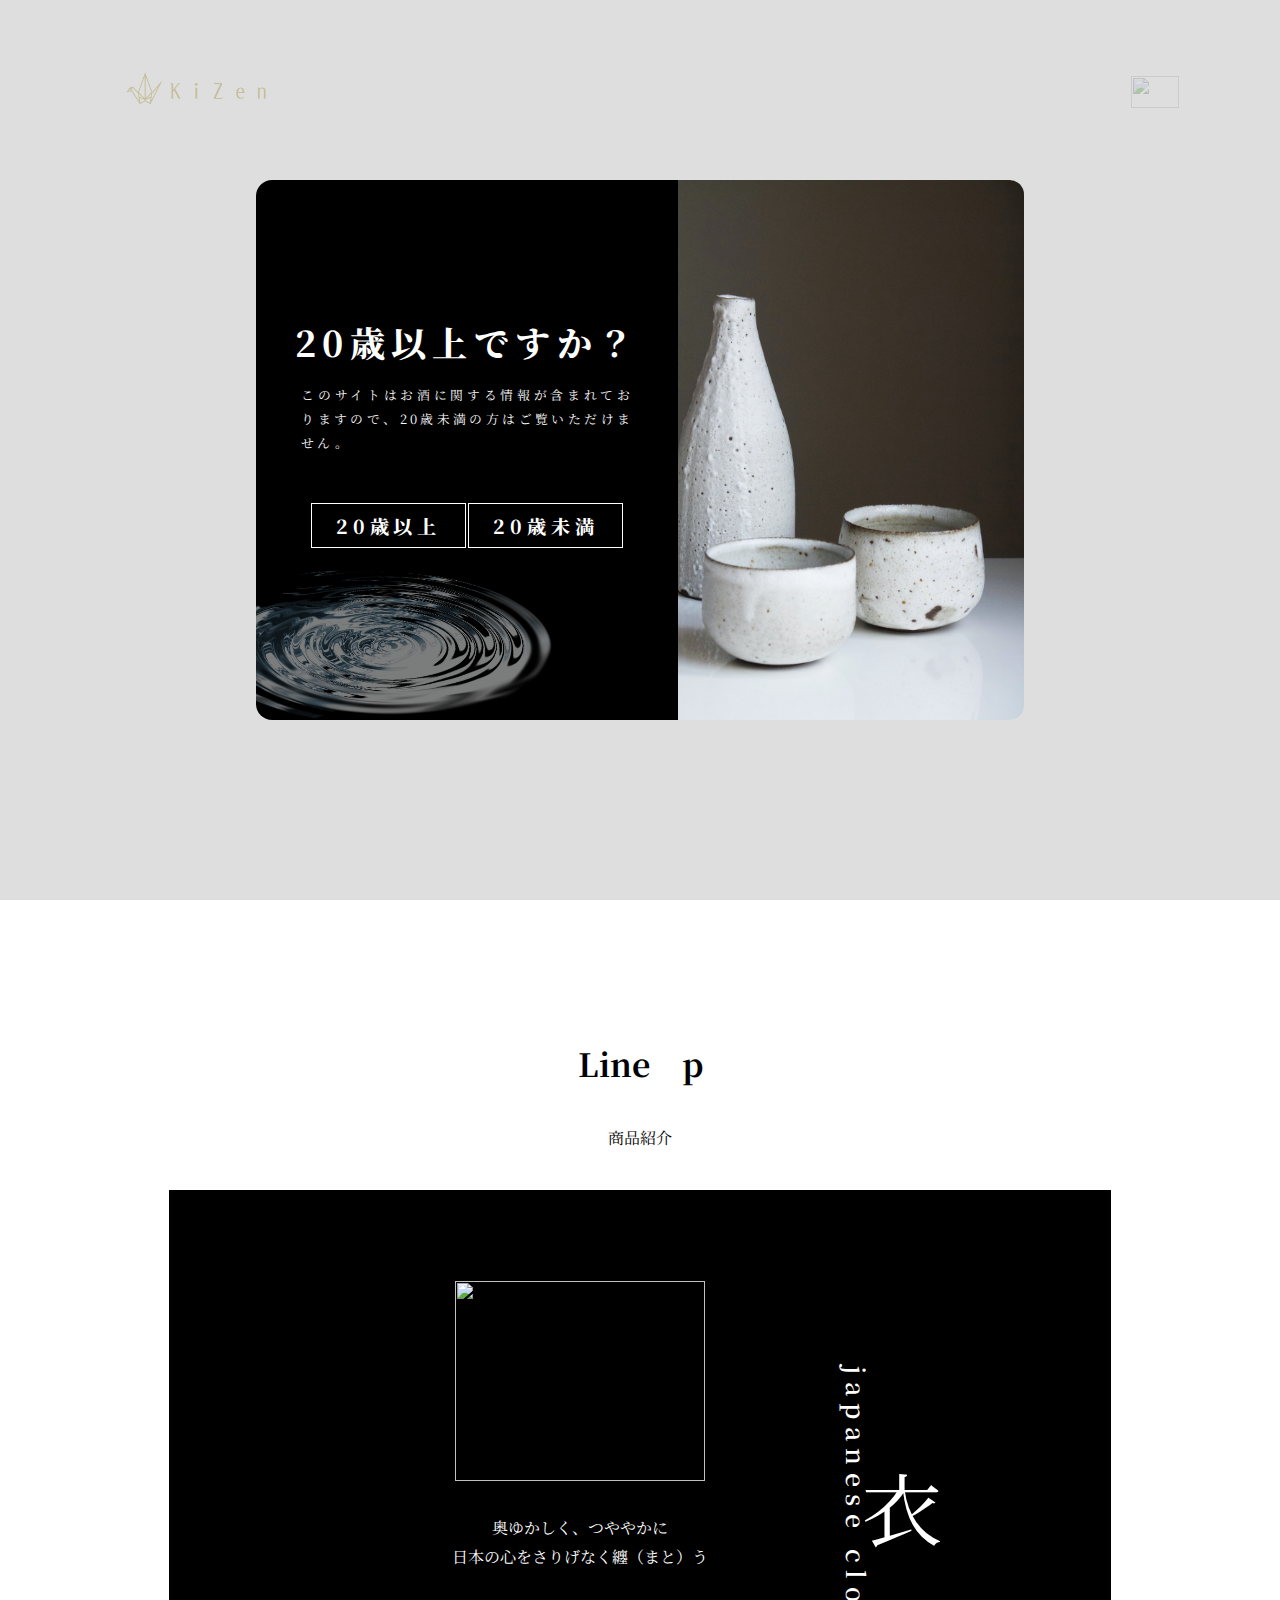
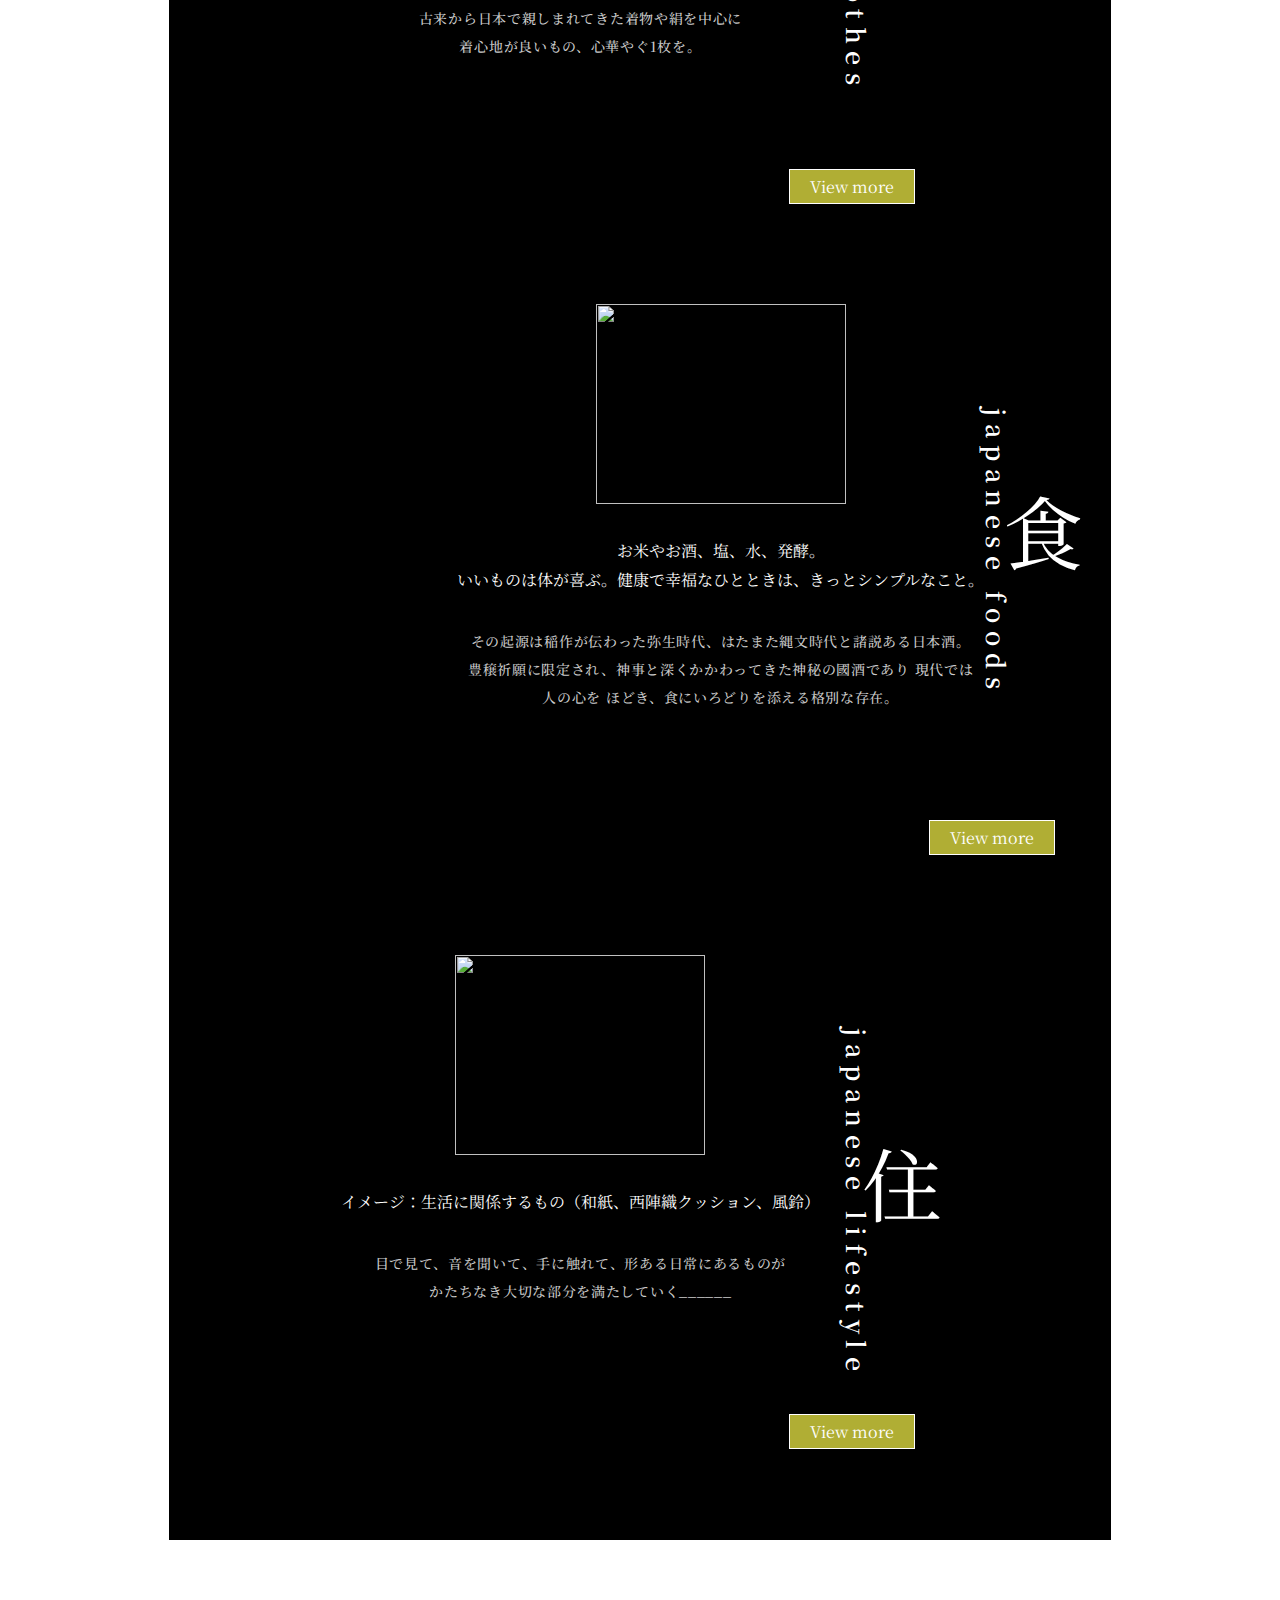
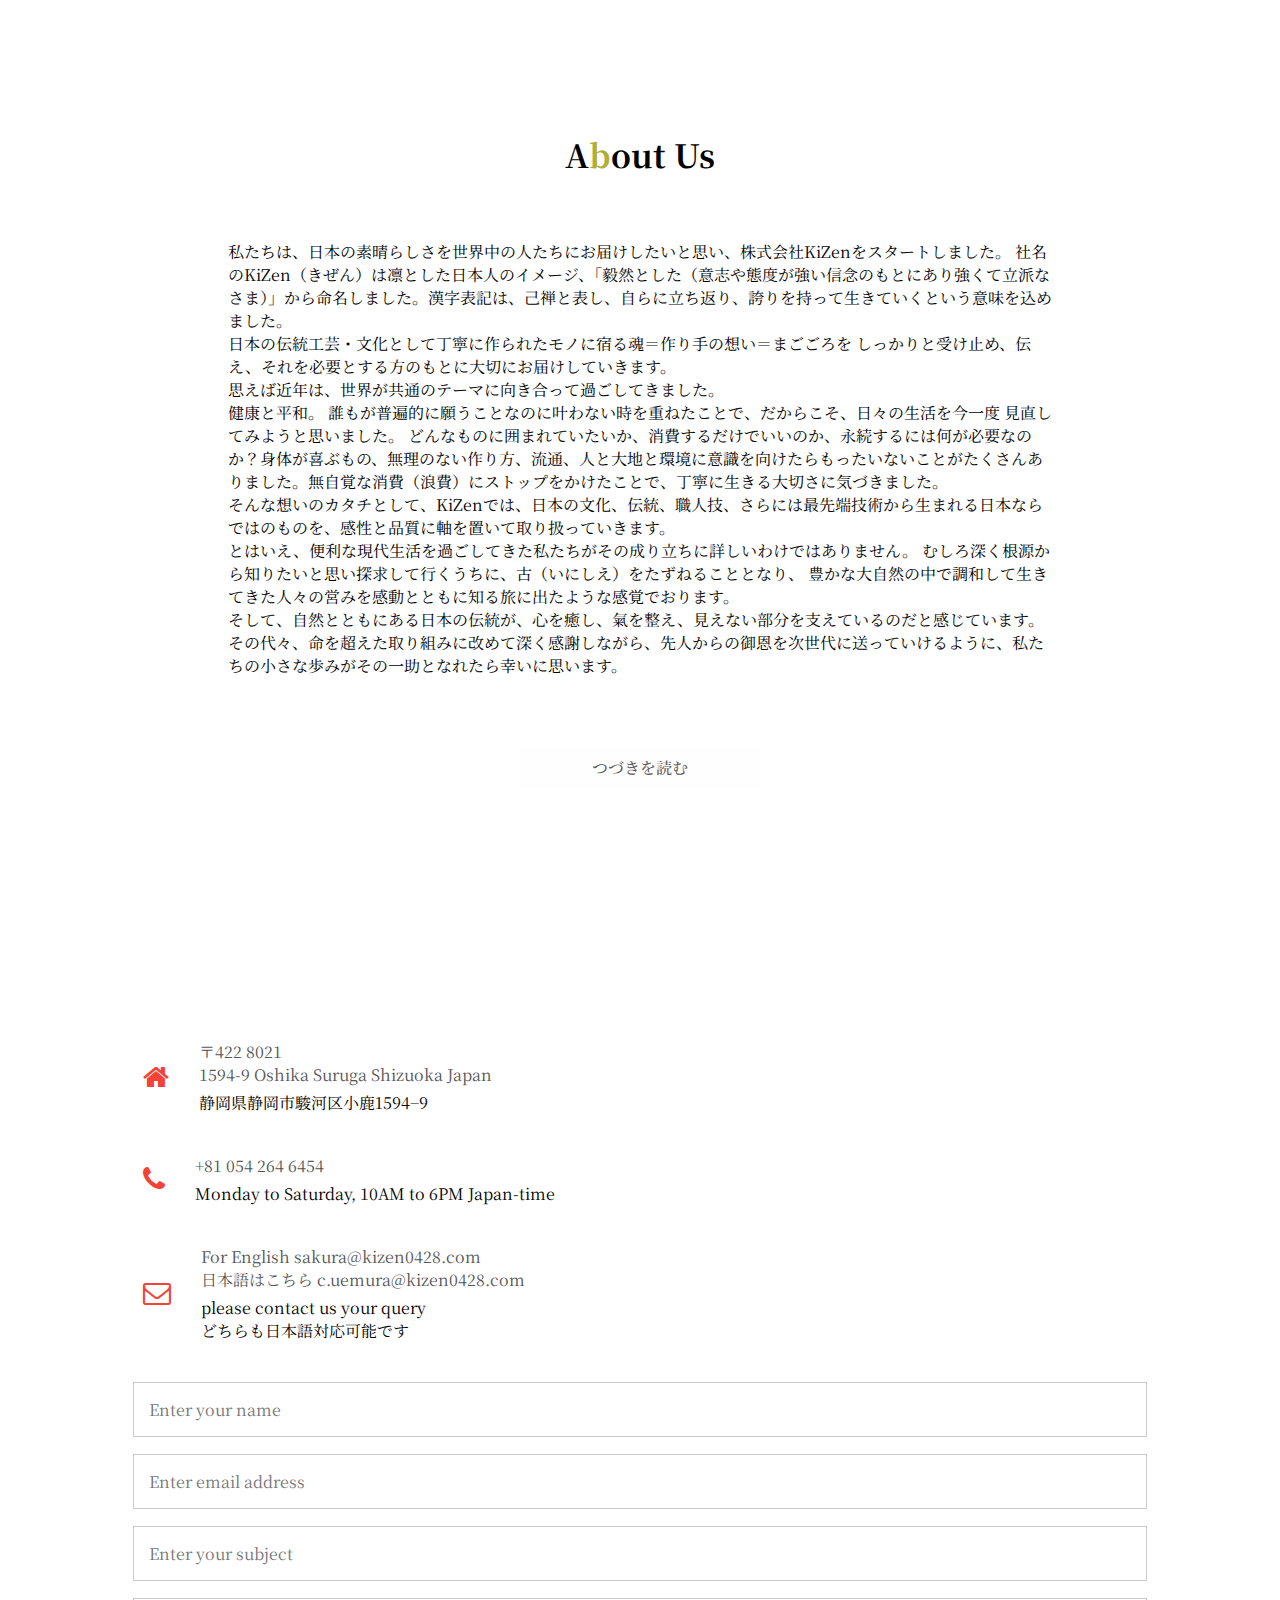
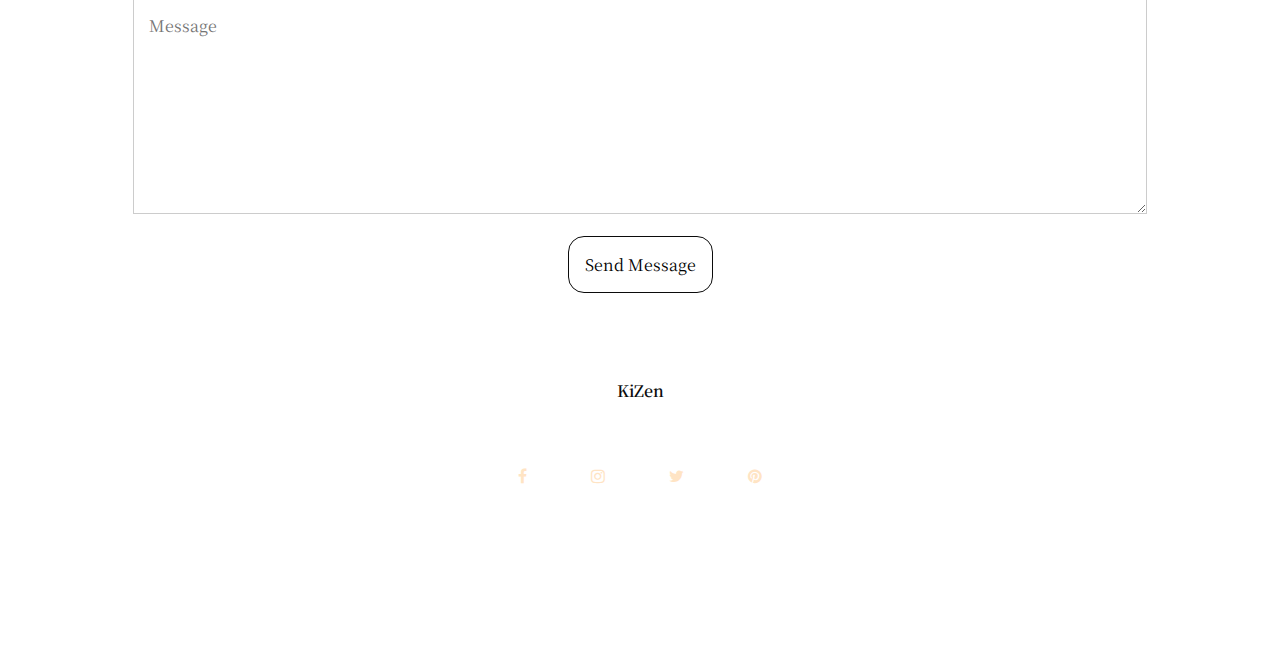
==== commit c6935dd7: "fixed" ====
--- a/index.html
+++ b/index.html
@@ -355,7 +355,7 @@
 
     <footer class="footer">
       <h4>KiZen</h4>
-      <p>己禅</p>
+      <p> 己禅 </p>
 
       <div class="icon">
         <a
--- a/css/style.css
+++ b/css/style.css
@@ -376,6 +376,7 @@
   display: block;
   padding: 0.2rem 1rem;
 }
+
 /* /* 
 .lang-menu ul li a:hover {
 
@@ -512,7 +513,7 @@
 }
 
 .product span {
-  color: rgb(176, 174, 52);
+  color: white;
 }
 
 /* product section finish*/
@@ -591,17 +592,31 @@
 
 /* our-cliant */
 .our-cliant {
+  display: flex;
+  justify-content: center;
+  align-items: center;
+  position: relative;
+  top: 60%;
   background: #fff;
   color: #000;
-  width: 80%;
+  width: 50%;
   margin: auto;
   padding-top: 70px;
   text-align: left;
-  padding: 100px;
-}
+  padding: 60px;
+}
+
 .our-cliant h2 a {
+  font-size: 1.6rem;
   color: #000;
 }
+
+.our-cliant h2 a:hover {
+  background-color: #000;
+  transition: 0.3s ease-in-out;
+  color: white;
+}
+
 
 .footer {
   color: rgb(11, 11, 11);
@@ -694,12 +709,17 @@
   bottom: 50px;
   right: 15px;
   color: #cbcbcb;
+  border-color: white;
+  border: 1px solid white;
+  padding: 5px 20px 5px 20px;
+  background-color: rgb(176, 174, 52);
 }
 
 .collection__item a:hover {
   border: solid 0.5px white;
   transition: 0.2s ease-in-out;
 }
+
 .collection__item a:hover img {
   opacity: 1;
 }
@@ -777,6 +797,7 @@
   transition: 0.8s ease;
   z-index: 1;
 }
+
 /* fix point 3  move contact-us css from bottom to above fix point 1*/
 
 .contact-us {
@@ -786,6 +807,7 @@
   padding-top: 0.8rem;
   padding-bottom: 0.4rem;
 }
+
 @media screen and (max-width: 900px) {
   .collection__img img {
     max-width: 233px;
@@ -793,14 +815,16 @@
     max-height: 161px;
     height: auto;
   }
+
   /* fix point 1 */
-  /* .collection__item--1 a:hover {
+  .collection__item--1 a:hover {
     background-image: url("yi.jpg");
+    background-color: white;
     transition: height 0.5s ease-in-out, box-shadow 0.6s linear;
     z-index: 10;
     background-repeat: no-repeat;
     background-size: 100% 85%;
-  } */
+  }
 
   /* .collection__item--2 a:hover {
     background-image: url("yi.jpg");
@@ -820,12 +844,15 @@
   .product {
     width: 95%;
   }
+
   .about-us {
     width: 95%;
   }
+
   .contact-us {
     width: 95%;
   }
+
   /* end of fix point */
 
   .collection__ttl {
@@ -1176,4 +1203,4 @@
   .ts-table table {
     width: 100%;
   }
-}
+}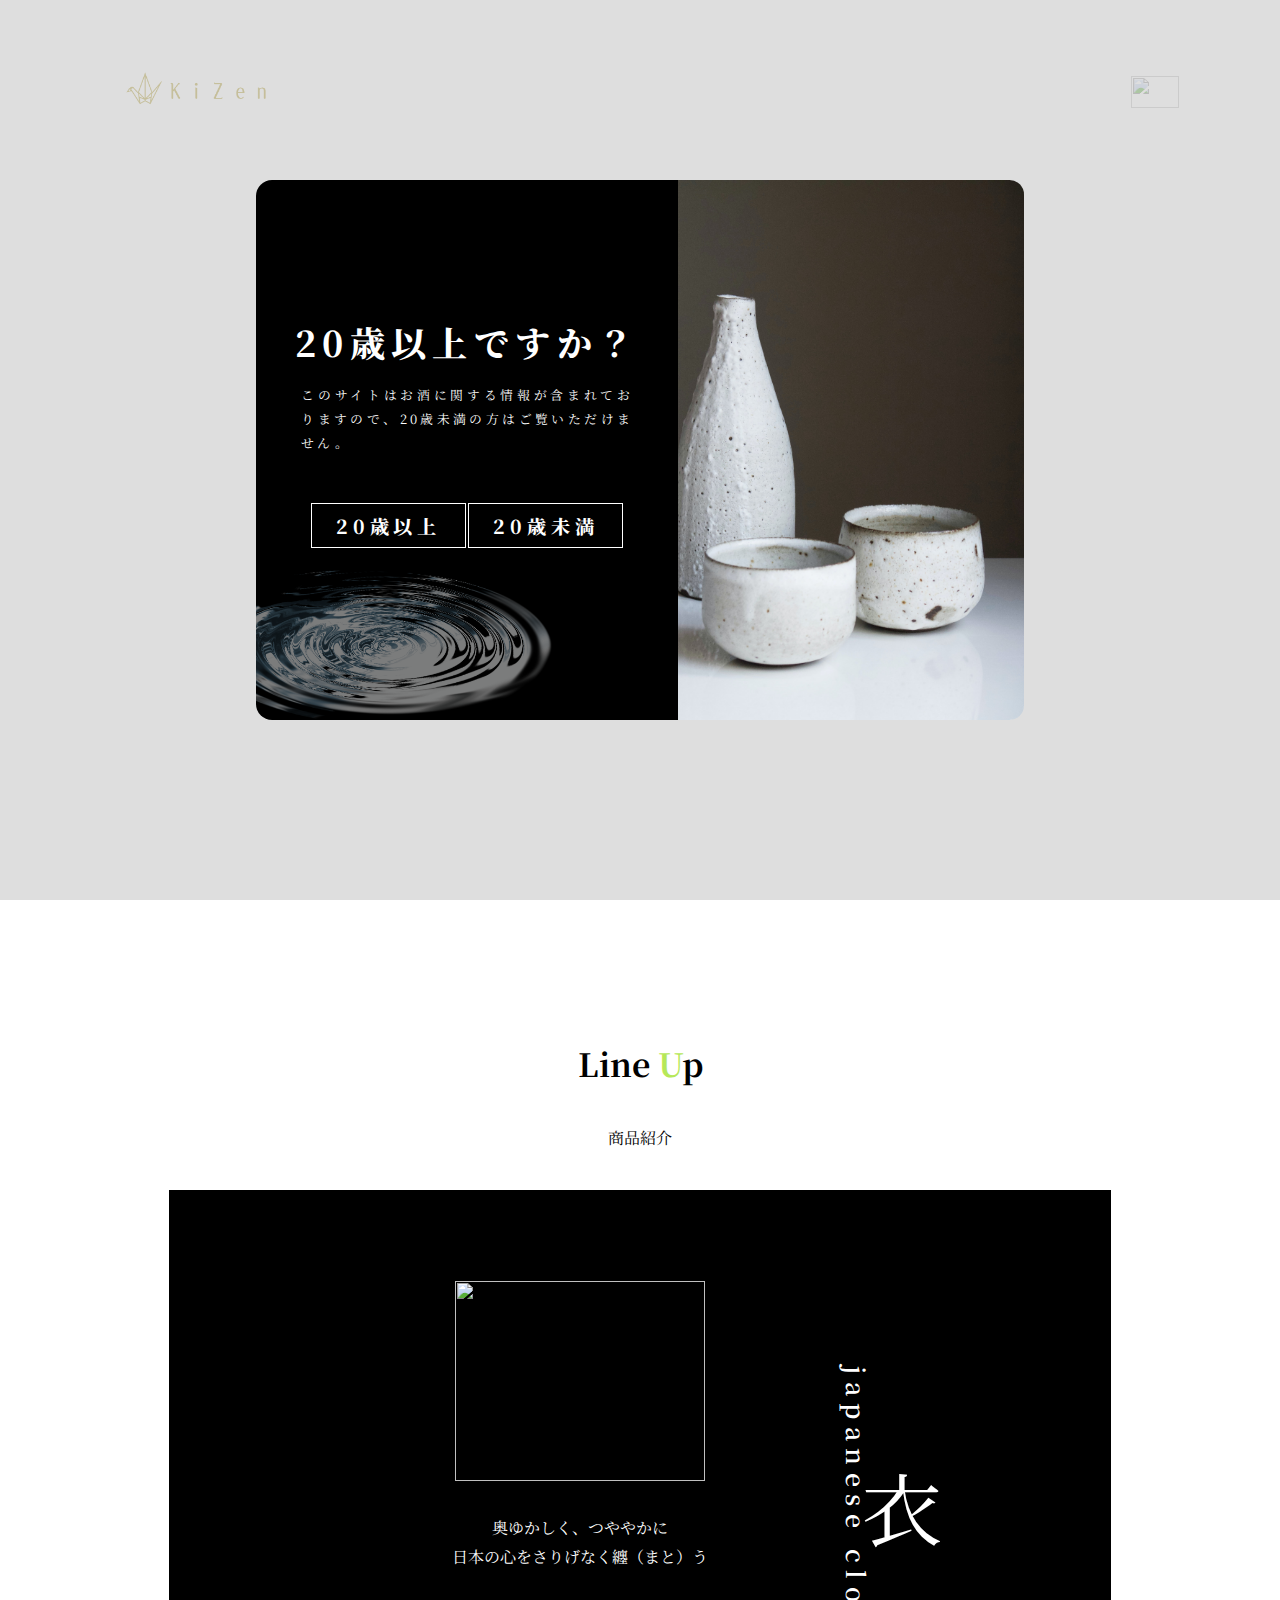
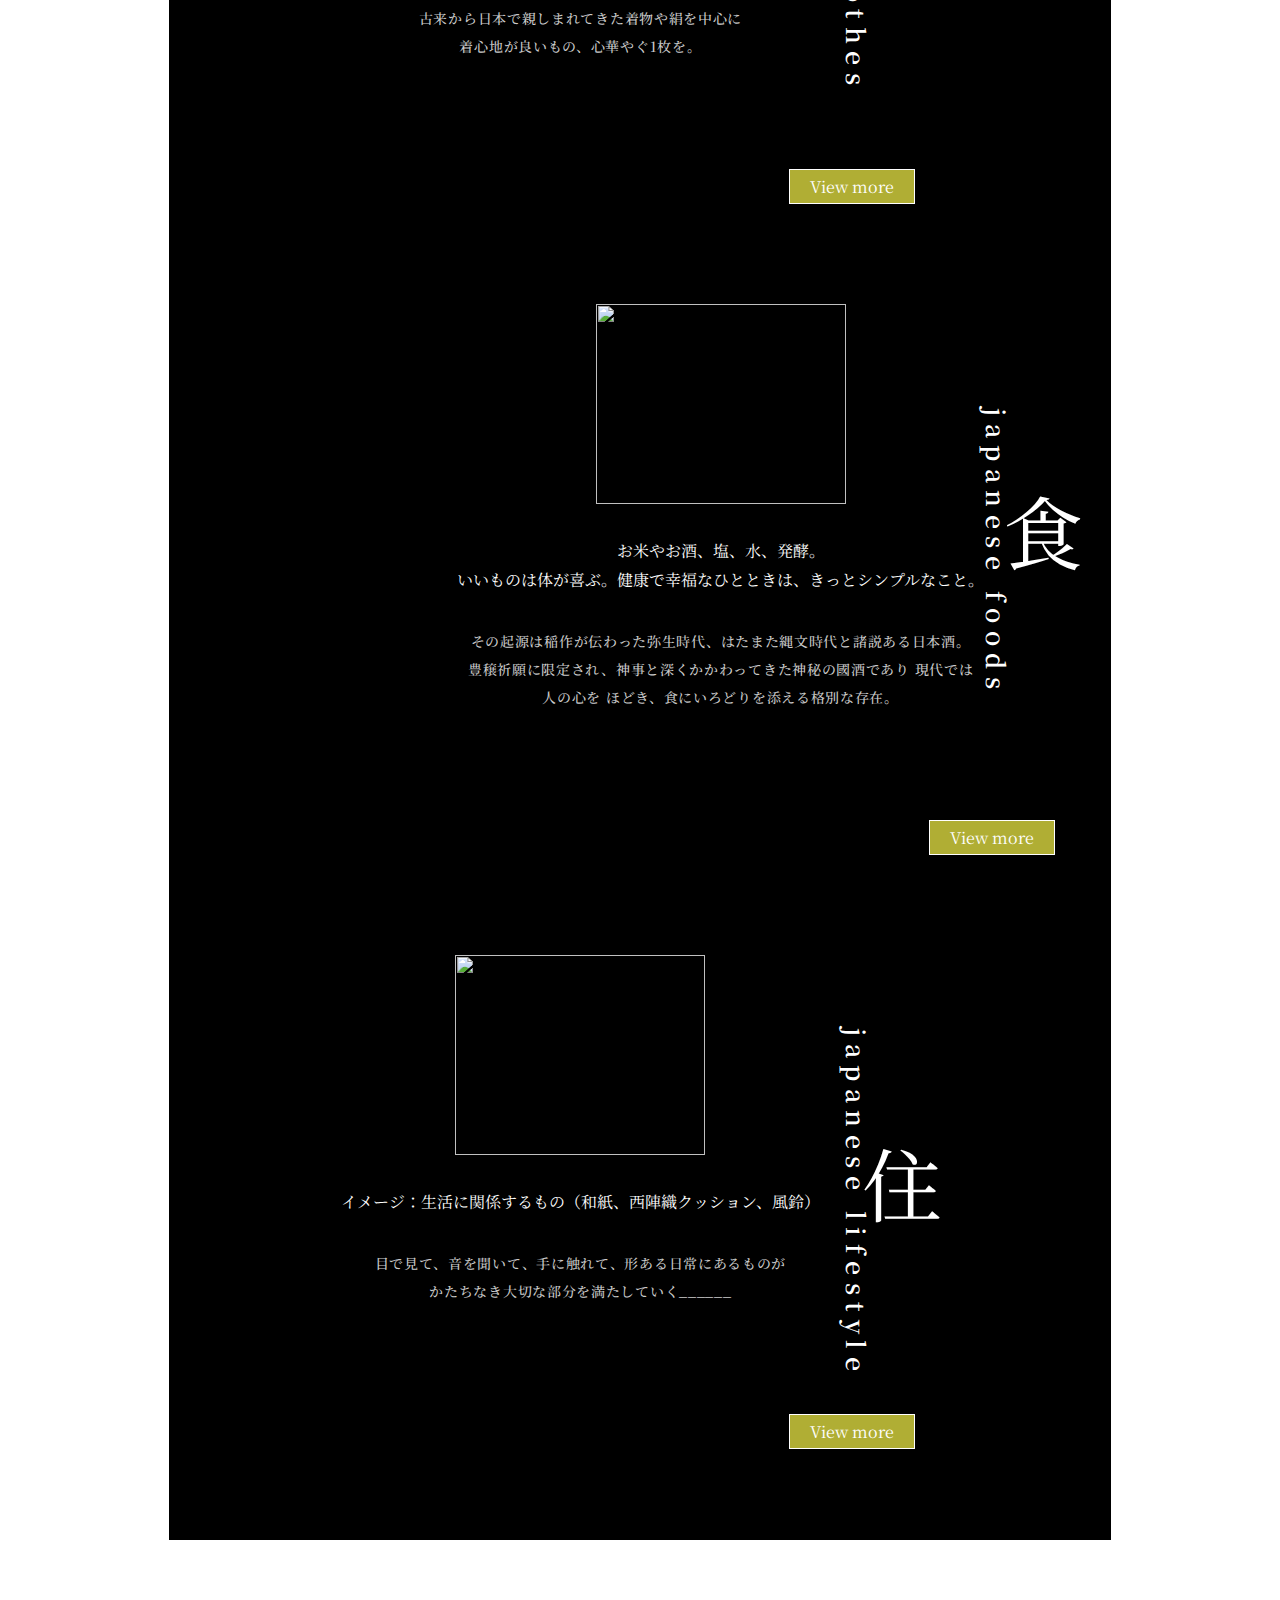
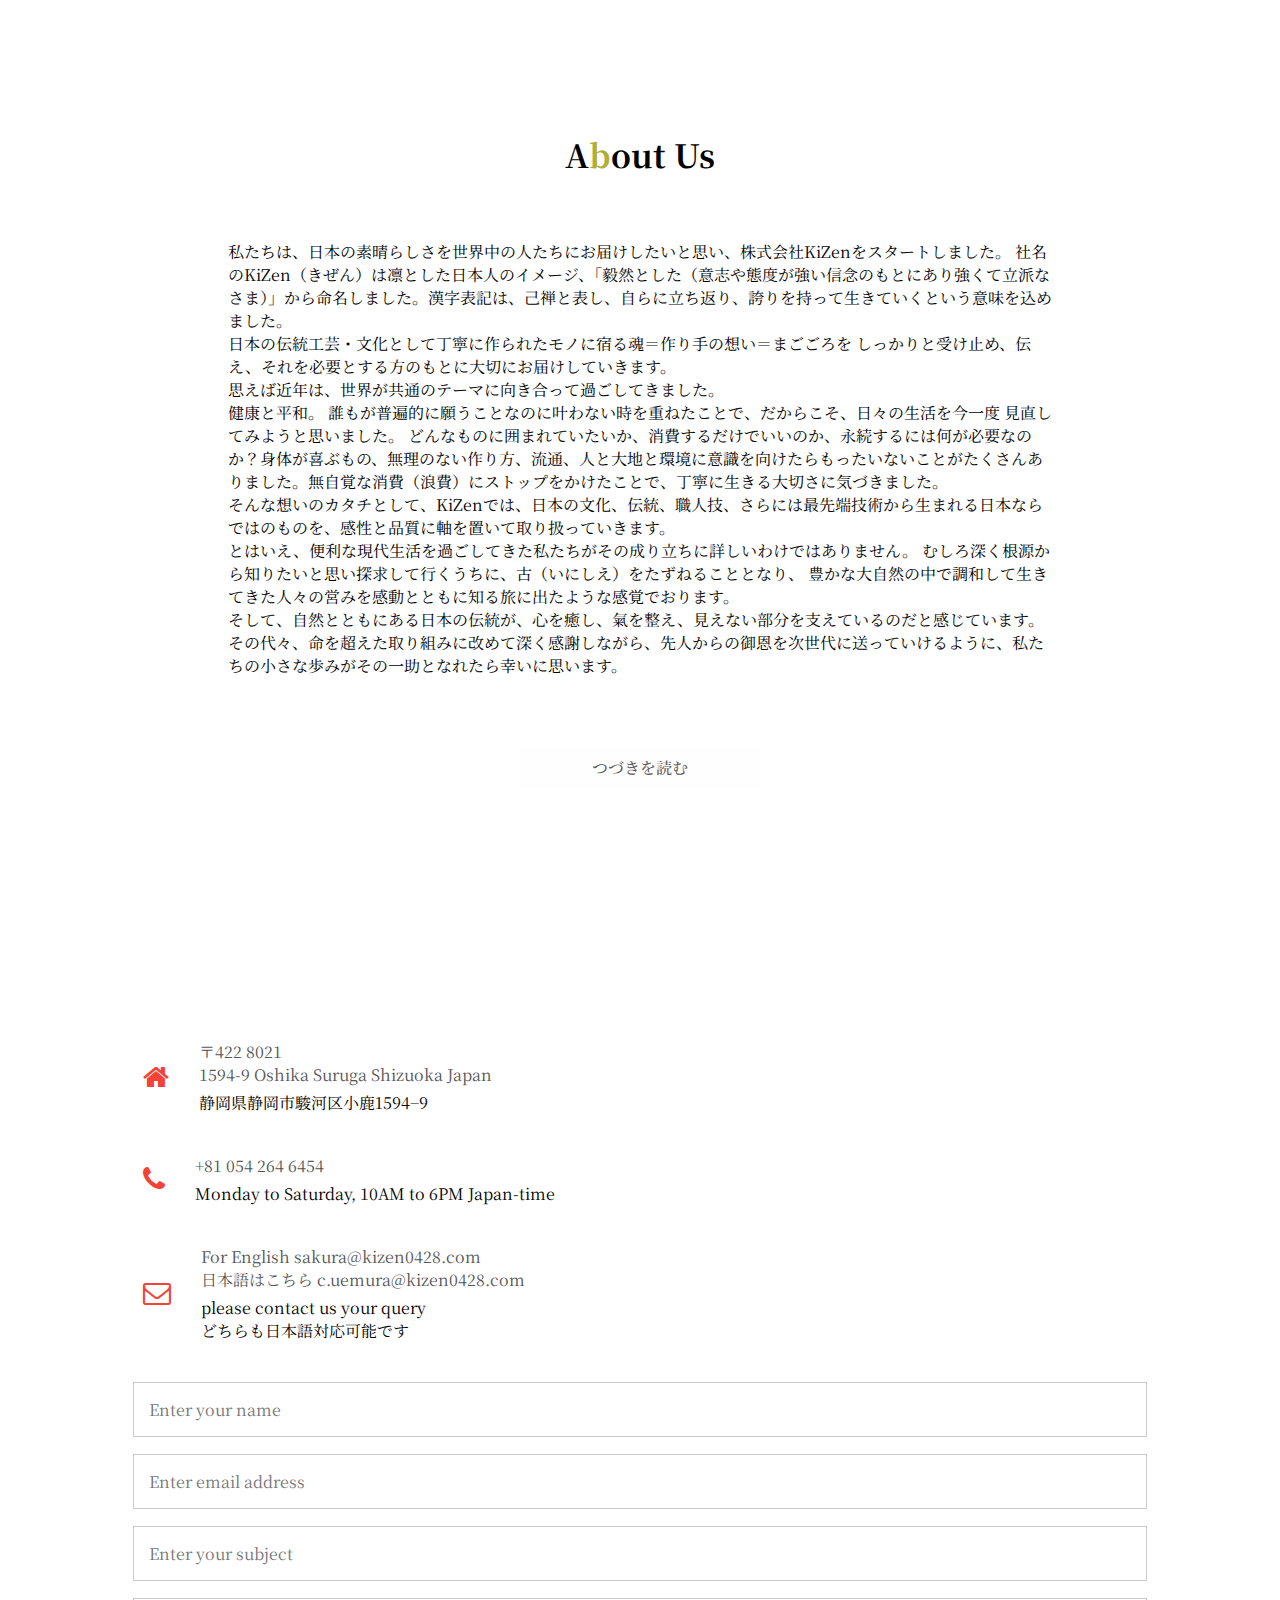
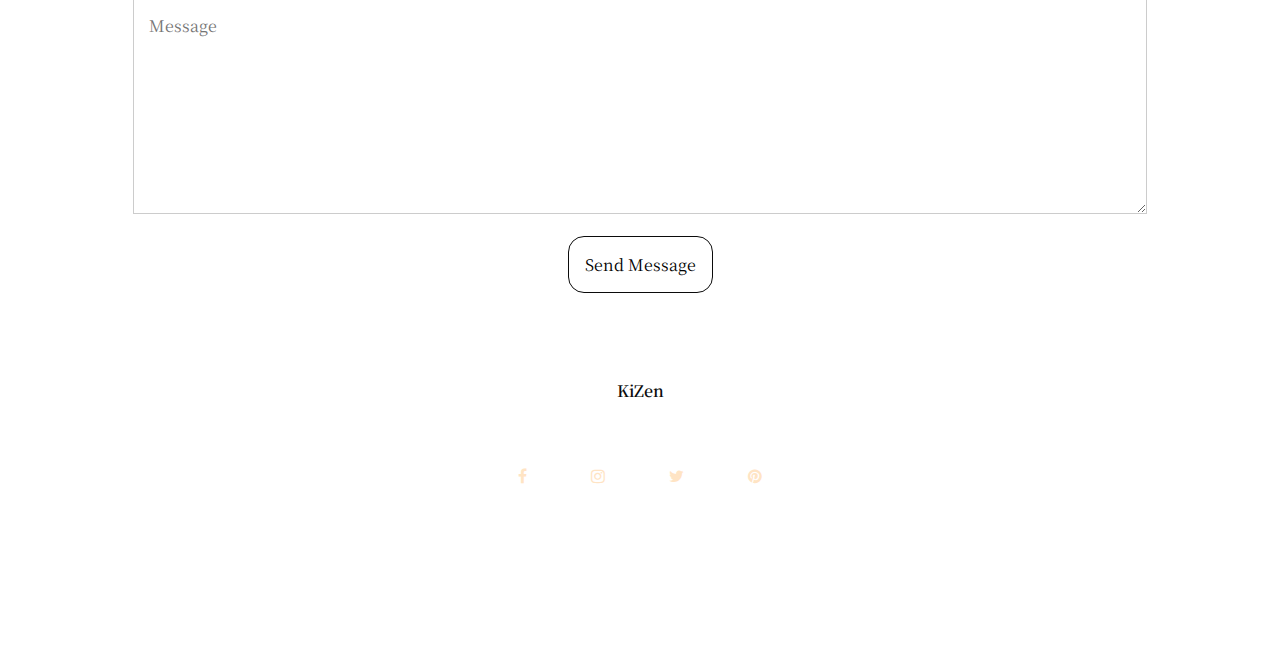
==== commit f36a2013: "fixed again" ====
--- a/index.html
+++ b/index.html
@@ -355,7 +355,7 @@
 
     <footer class="footer">
       <h4>KiZen</h4>
-      <p> 己禅 </p>
+      <p>己禅</p>
 
       <div class="icon">
         <a
--- a/css/style.css
+++ b/css/style.css
@@ -514,6 +514,10 @@
 
 .product span {
   color: white;
+}
+
+.product h1 span {
+  color: rgb(182, 232, 89);
 }
 
 /* product section finish*/
@@ -817,14 +821,14 @@
   }
 
   /* fix point 1 */
-  .collection__item--1 a:hover {
+  /* .collection__item--1 a:hover {
     background-image: url("yi.jpg");
     background-color: white;
     transition: height 0.5s ease-in-out, box-shadow 0.6s linear;
     z-index: 10;
     background-repeat: no-repeat;
     background-size: 100% 85%;
-  }
+  } */
 
   /* .collection__item--2 a:hover {
     background-image: url("yi.jpg");
